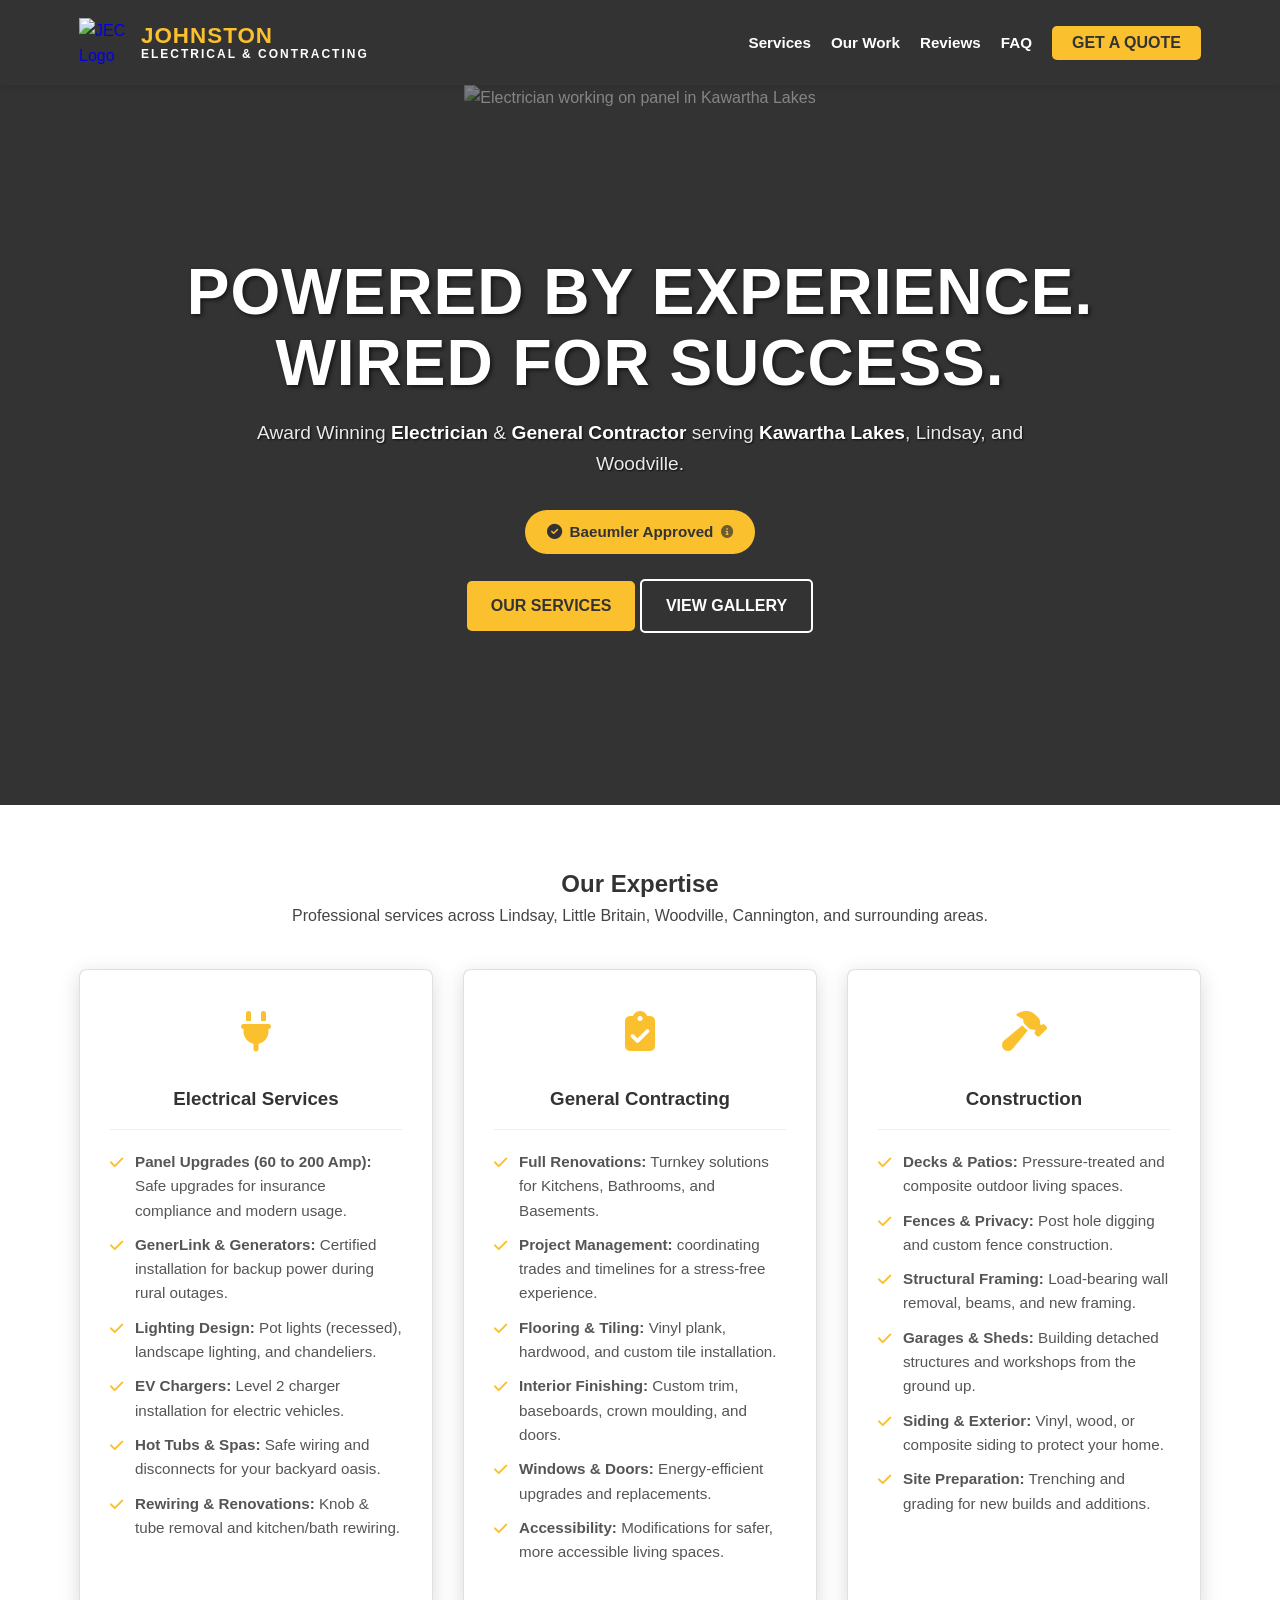
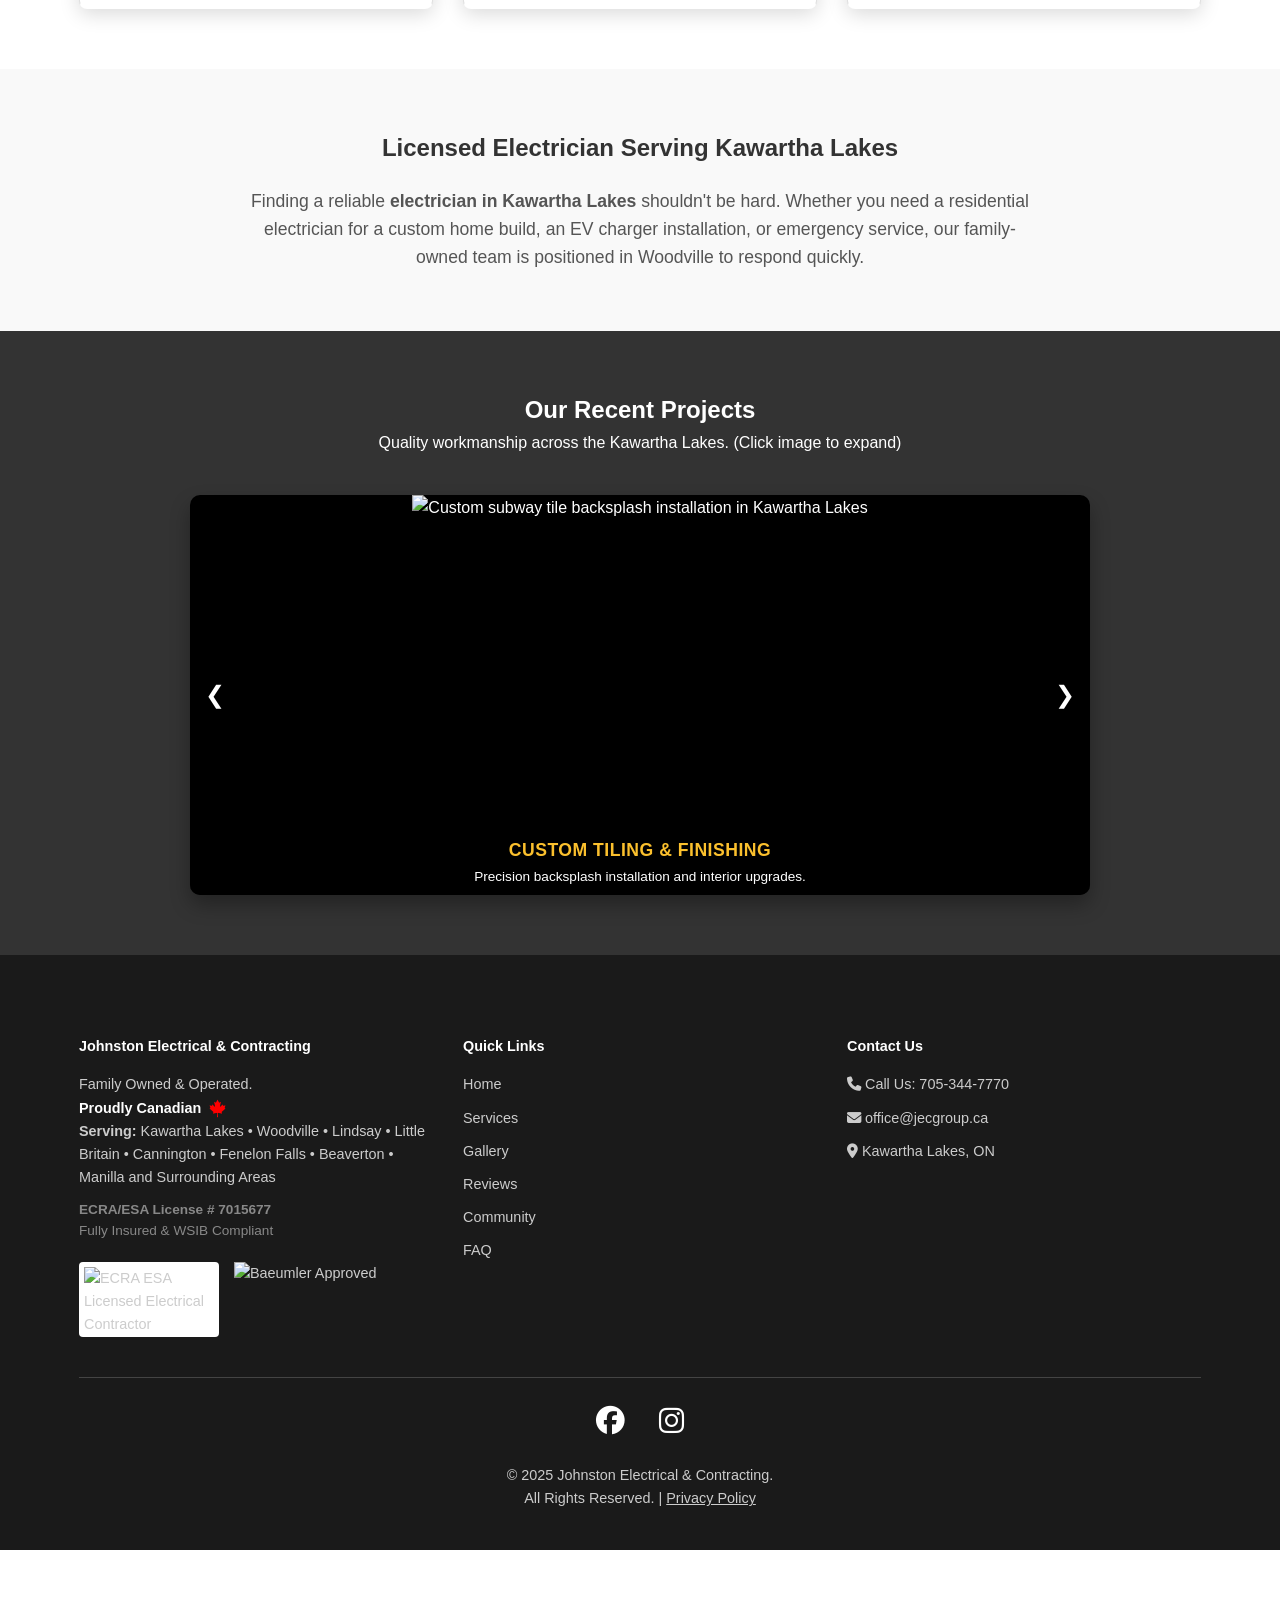
==== index.html @ 1e83e2b3 "Add files via upload" ====
<!DOCTYPE html>
<html lang="en">
<head>
    <meta charset="UTF-8">
    <meta name="viewport" content="width=device-width, initial-scale=1.0, viewport-fit=cover">

    <meta http-equiv="Content-Security-Policy" content="default-src 'self'; script-src 'self' 'unsafe-inline' cdnjs.cloudflare.com https://challenges.cloudflare.com https://static.cloudflareinsights.com; style-src 'self' 'unsafe-inline' fonts.googleapis.com cdnjs.cloudflare.com; font-src 'self' fonts.gstatic.com cdnjs.cloudflare.com; img-src 'self' data: https:; connect-src 'self' https://cloudflareinsights.com; frame-src 'self' https://challenges.cloudflare.com https://*.google.com https://*.googleusercontent.com; base-uri 'self';">
    <meta http-equiv="X-Content-Type-Options" content="nosniff">
    <meta name="referrer" content="strict-origin-when-cross-origin">
    
    <meta property="og:title" content="Johnston Electrical & Contracting | Kawartha Lakes">
    <meta property="og:description" content="Voted Kawartha's Best Electrician & General Contractor. Baeumler Approved. Serving Lindsay, Woodville, and surrounding areas. Get a free quote today.">
    <meta property="og:image" content="https://johnstonelectricalcontracting.com/pai/team.webp">
    <meta property="og:image:width" content="1200">
    <meta property="og:image:height" content="630">
    <meta property="og:url" content="https://johnstonelectricalcontracting.com/">
    <meta property="og:type" content="website">
    <meta property="og:locale" content="en_CA">
    <meta property="og:site_name" content="Johnston Electrical & Contracting">

    <meta name="twitter:card" content="summary_large_image">
    <meta name="twitter:title" content="Johnston Electrical & Contracting | Kawartha Lakes">
    <meta name="twitter:description" content="Award-winning electrician serving Kawartha Lakes. Baeumler Approved. Call 705-344-7770.">
    <meta name="twitter:image" content="https://johnstonelectricalcontracting.com/pai/team.webp">

    <meta name="theme-color" content="#333">
    <meta name="mobile-web-app-capable" content="yes">
    <meta name="apple-mobile-web-app-capable" content="yes">
    <meta name="apple-mobile-web-app-status-bar-style" content="black-translucent">
    <meta name="apple-mobile-web-app-title" content="Johnston Electrical">
    
    <title>Award Winning Electrician & General Contractor in Kawartha Lakes | Johnston Electrical</title>
    <link rel="canonical" href="https://johnstonelectricalcontracting.com/">
    
    <meta name="description" content="Top-rated Electrician & General Contractor in Kawartha Lakes. Specializing in panel upgrades, renovations & rural power. Baeumler Approved. Call 705-344-7770.">
    
    <meta name="robots" content="index, follow, max-image-preview:large, max-snippet:-1, max-video-preview:-1">
    <meta name="author" content="Johnston Electrical & Contracting">
    <meta name="geo.region" content="CA-ON">
    <meta name="geo.placename" content="Kawartha Lakes">
    
    <link rel="apple-touch-icon" sizes="180x180" href="pai/favicon/apple-touch-icon.png">
    <link rel="icon" type="image/png" sizes="32x32" href="pai/favicon/favicon-32x32.png">
    <link rel="icon" type="image/png" sizes="16x16" href="pai/favicon/favicon-16x16.png">
    <link rel="manifest" href="pai/favicon/site.webmanifest">
    <link rel="shortcut icon" href="pai/favicon/favicon.ico">

    <link rel="preconnect" href="https://fonts.googleapis.com">
    <link rel="preconnect" href="https://fonts.gstatic.com" crossorigin>
    <link rel="dns-prefetch" href="https://cdnjs.cloudflare.com">
    
    <link rel="preload" href="./style.css" as="style">
    <link rel="preload" href="https://fonts.googleapis.com/css2?family=Montserrat:wght@400;700&family=Open+Sans:wght@400;600&display=swap" as="style">

    <link rel="stylesheet" href="https://cdnjs.cloudflare.com/ajax/libs/font-awesome/6.5.1/css/all.min.css" media="print" onload="this.media='all'">
    <link href="https://fonts.googleapis.com/css2?family=Montserrat:wght@400;700&family=Open+Sans:wght@400;600&display=swap" rel="stylesheet" media="print" onload="this.media='all'">

    <noscript>
        <link rel="stylesheet" href="https://cdnjs.cloudflare.com/ajax/libs/font-awesome/6.5.1/css/all.min.css">
        <link href="https://fonts.googleapis.com/css2?family=Montserrat:wght@400;700&family=Open+Sans:wght@400;600&display=swap" rel="stylesheet">
    </noscript>

    <link rel="stylesheet" href="./style.css">

    <script type="application/ld+json">
    {
      "@context": "https://schema.org",
      "@graph": [
        {
          "@type": ["Electrician", "GeneralContractor"],
          "name": "Johnston Electrical & Contracting",
          "@id": "https://johnstonelectricalcontracting.com/#organization",
          "image": "https://johnstonelectricalcontracting.com/pai/logos/logo.webp",
          "telephone": "+1-705-344-7770",
          "url": "https://johnstonelectricalcontracting.com",
          "priceRange": "$$",
          "address": {
            "@type": "PostalAddress",
            "addressLocality": "Woodville",
            "addressRegion": "ON",
            "addressCountry": "CA"
          },
          "areaServed": [
            { "@type": "City", "name": "Kawartha Lakes" },
            { "@type": "City", "name": "Lindsay" },
            { "@type": "City", "name": "Woodville" },
            { "@type": "City", "name": "Little Britain" },
            { "@type": "City", "name": "Cannington" },
            { "@type": "City", "name": "Fenelon Falls" }
          ]
        }
      ]
    }
    </script>
</head>

<body>
    <header></header>

    <section id="home" class="hero">
        <div class="hero-background">
            <picture>
                <source media="(max-width: 768px)" srcset="./pai/hero-mobile.webp">
                <img src="./pai/hero-desktop.webp" alt="Electrician working on panel in Kawartha Lakes" class="hero-img" width="1920" height="1080" fetchpriority="high">
            </picture>
        </div>

        <div class="hero-content">
            <div class="hero-tagline-large">Powered by Experience.<br>Wired for Success.</div>
            <h1>Award Winning <strong>Electrician</strong> & <strong>General Contractor</strong> serving <strong>Kawartha Lakes</strong>, Lindsay, and Woodville.</h1>
            
            <div class="baeumler-badge-container" onclick="toggleTooltip(event)" tabindex="0" onkeydown="if(event.key === 'Enter') toggleTooltip(event)" role="button" aria-label="Why choose Baeumler Approved?">
                <span class="baeumler-badge">
                    <i class="fas fa-check-circle"></i> Baeumler Approved <i class="fas fa-info-circle badge-info-icon"></i>
                </span>
                <div class="tooltip-text" id="baeumlerTooltip" role="tooltip">
                    <button class="tooltip-close" onclick="closeTooltip(event)" aria-label="Close tooltip">×</button>
                    <strong>What does Baeumler Approved mean?</strong><br>
                    It means we have been vetted for quality! We have verified insurance coverage, Worker's Compensation (WSIB), and professional certifications. You can trust us to do the job right.
                </div>
            </div>

            <div class="hero-buttons">
                <a href="#services" class="btn btn-primary">Our Services</a>
                <a href="#projects" class="btn btn-secondary">View Gallery</a>
            </div>
        </div>
    </section>

    <section id="services" class="section-padding">
        <div class="container">
            <div class="text-center section-intro">
                <h2>Our Expertise</h2>
                <p>Professional services across Lindsay, Little Britain, Woodville, Cannington, and surrounding areas.</p>
            </div>
            <div class="services-grid">
                <div class="service-card" id="electrical">
                    <div class="service-icon"><i class="fas fa-plug"></i></div>
                    <h3>Electrical Services</h3>
                    <ul>
                        <li><strong>Panel Upgrades (60 to 200 Amp):</strong> Safe upgrades for insurance compliance and modern usage.</li>
                        <li><strong>GenerLink & Generators:</strong> Certified installation for backup power during rural outages.</li>
                        <li><strong>Lighting Design:</strong> Pot lights (recessed), landscape lighting, and chandeliers.</li>
                        <li><strong>EV Chargers:</strong> Level 2 charger installation for electric vehicles.</li>
                        <li><strong>Hot Tubs & Spas:</strong> Safe wiring and disconnects for your backyard oasis.</li>
                        <li><strong>Rewiring & Renovations:</strong> Knob & tube removal and kitchen/bath rewiring.</li>
                    </ul>
                </div>
                <div class="service-card" id="contracting">
                    <div class="service-icon"><i class="fas fa-clipboard-check"></i></div>
                    <h3>General Contracting</h3>
                    <ul>
                        <li><strong>Full Renovations:</strong> Turnkey solutions for Kitchens, Bathrooms, and Basements.</li>
                        <li><strong>Project Management:</strong> coordinating trades and timelines for a stress-free experience.</li>
                        <li><strong>Flooring & Tiling:</strong> Vinyl plank, hardwood, and custom tile installation.</li>
                        <li><strong>Interior Finishing:</strong> Custom trim, baseboards, crown moulding, and doors.</li>
                        <li><strong>Windows & Doors:</strong> Energy-efficient upgrades and replacements.</li>
                        <li><strong>Accessibility:</strong> Modifications for safer, more accessible living spaces.</li>
                    </ul>
                </div>
                <div class="service-card" id="construction">
                    <div class="service-icon"><i class="fas fa-hammer"></i></div>
                    <h3>Construction</h3>
                    <ul>
                        <li><strong>Decks & Patios:</strong> Pressure-treated and composite outdoor living spaces.</li>
                        <li><strong>Fences & Privacy:</strong> Post hole digging and custom fence construction.</li>
                        <li><strong>Structural Framing:</strong> Load-bearing wall removal, beams, and new framing.</li>
                        <li><strong>Garages & Sheds:</strong> Building detached structures and workshops from the ground up.</li>
                        <li><strong>Siding & Exterior:</strong> Vinyl, wood, or composite siding to protect your home.</li>
                        <li><strong>Site Preparation:</strong> Trenching and grading for new builds and additions.</li>
                     </ul>
                </div>
            </div>
        </div>
    </section>

    <section class="section-padding bg-light">
        <div class="container text-center">
            <div style="max-width: 800px; margin: 0 auto;">
                <h2>Licensed Electrician Serving Kawartha Lakes</h2>
                <p style="margin-top: 20px; font-size: 1.1rem; color: #555;">
                    Finding a reliable <strong>electrician in Kawartha Lakes</strong> shouldn't be hard. 
                    Whether you need a residential electrician for a custom home build, an 
                    EV charger installation, or emergency service, our family-owned team is 
                    positioned in Woodville to respond quickly. 
                </p>
            </div>
        </div>
    </section>

    <section id="projects" class="section-padding carousel-section">
        <div class="container text-center">
            <h2>Our Recent Projects</h2>
            <p>Quality workmanship across the Kawartha Lakes. (Click image to expand)</p>

            <div class="carousel-wrapper" role="region" aria-label="Project gallery carousel">
                <button class="carousel-btn prev-btn" aria-label="Previous project">&#10094;</button>
                <div class="carousel-track" role="list">
                    <div class="carousel-slide" role="listitem" aria-label="Project 1 of 9">
                        <img src="./pai/projects/custom-tile-backsplash-kawartha.webp" alt="Custom subway tile backsplash installation in Kawartha Lakes" width="800" height="600" onclick="openLightbox(this.src)">
                        <div class="carousel-caption">
                            <h3>Custom Tiling & Finishing</h3>
                            <p>Precision backsplash installation and interior upgrades.</p>
                        </div>
                    </div>
                </div>
                <button class="carousel-btn next-btn" aria-label="Next project">&#10095;</button>
            </div>
        </div>
    </section>

    <footer id="contact"></footer>

    <div class="mobile-sticky-cta" style="padding-bottom: env(safe-area-inset-bottom, 0);">
        <a href="tel:7053447770" class="cta-call">
            <i class="fas fa-phone-alt"></i> Call Now
        </a>
        <a href="#" onclick="openModal(); return false;" class="cta-quote">
            <i class="fas fa-envelope"></i> Get Quote
        </a>
    </div>

    <div id="contactModal" class="modal-overlay">
        <div class="modal-content">
            <button class="close-modal" aria-label="Close modal">&times;</button>
            <h2 class="modal-title">Request a Free Quote</h2>
            <p class="modal-subtitle">Fill out the form below and we will get back to you shortly.</p>
            
            <form id="contactForm" novalidate>
                <div class="form-row">
                    <div class="form-group">
                        <label for="name">Name*</label>
                        <input type="text" id="name" name="name" required minlength="2" maxlength="100" placeholder="Your Name" autocomplete="name">
                        <span class="error-message" id="name-error"></span>
                        <span class="success-indicator"><i class="fas fa-check-circle"></i></span>
                    </div>
                    <div class="form-group">
                        <label for="phone">Phone*</label>
                        <input type="tel" id="phone" name="phone" required pattern="^(\+?1[-.\s]?)?\(?[2-9]\d{2}\)?[-.\s]?\d{3}[-.\s]?\d{4}$" placeholder="705-XXX-XXXX" autocomplete="tel">
                        <span class="error-message" id="phone-error"></span>
                        <span class="success-indicator"><i class="fas fa-check-circle"></i></span>
                    </div>
                </div>

                <div class="form-group">
                    <label for="email">Email Address*</label>
                    <input type="email" id="email" name="email" placeholder="name@example.com" required maxlength="100" autocomplete="email">
                    <span class="error-message" id="email-error"></span>
                    <span class="success-indicator"><i class="fas fa-check-circle"></i></span>
                </div>

                <div class="form-row">
                    <div class="form-group">
                        <label for="location">City*</label>
                        <input type="text" id="location" name="location" placeholder="e.g. Woodville" required maxlength="50" autocomplete="address-level2">
                        <span class="error-message" id="location-error"></span>
                        <span class="success-indicator"><i class="fas fa-check-circle"></i></span>
                    </div>
                    <div class="form-group">
                        <label for="service">Service*</label>
                        <select id="service" name="service" required>
                            <option value="">Select a service</option>
                            <option value="Electrical">Electrical</option>
                            <option value="Contracting">General Contracting</option>
                            <option value="Construction">Construction</option>
                            <option value="Other">Other</option>
                        </select>
                        <span class="error-message" id="service-error"></span>
                        <span class="success-indicator"><i class="fas fa-check-circle"></i></span>
                    </div>
                </div>

                <div class="form-group">
                    <label for="attachment" class="file-label">
                        Upload Photo <span class="optional-text">(Optional)</span>
                    </label>
                    <input type="file" id="attachment" name="attachment" accept="image/png, image/jpeg, image/webp, image/jpg">
                    <small id="file-help" class="form-help-text">Max 5MB. Formats: JPG, PNG, WebP</small>
                    <span class="error-message" id="file-error"></span>
                </div>

                <div class="form-group">
                    <label for="message">Message*</label>
                    <textarea id="message" name="message" required minlength="10" maxlength="1000" rows="3" placeholder="Describe your project..."></textarea>
                    <div class="textarea-footer">
                        <span class="error-message" id="message-error"></span>
                        <span class="character-counter" id="message-counter">0/1000</span>
                    </div>
                </div>

                <!-- Turnstile Widget -->
                <div class="cf-turnstile" data-sitekey="0x4AAAAAAD3P3lCkucCia6ef" data-appearance="interaction-only"></div>
                <div id="form-status" style="margin-bottom: 15px; text-align: center; font-weight: bold; font-size: 0.9rem;"></div>

                <button type="submit" class="btn btn-primary btn-full" id="submitBtn">
                    <span class="btn-text">Send Request</span>
                    <span class="btn-loader" style="display: none;">
                        <i class="fas fa-spinner fa-spin"></i> Sending...
                    </span>
                </button>
            </form>
        </div>
    </div>

    <div id="lightboxModal" class="modal-overlay" onclick="closeLightbox(event)">
        <span class="close-modal" onclick="closeLightbox(event)">&times;</span>
        <img class="lightbox-content" id="lightboxImage" alt="Expanded project view">
    </div>

    <!-- Required Cloudflare Turnstile Script -->
    <script src="https://challenges.cloudflare.com/turnstile/v0/api.js" async defer></script>
    <script src="./components.js"></script>
</body>
</html>
---- style.css ----
/* style.css - Johnston Electrical & Contracting */
/* Production Build - Feb 2026 - Final V3 */

/* =========================================
   1. GLOBAL VARIABLES & RESET
   ========================================= */
@font-face {
  font-family: 'Font Awesome 6 Free';
  font-display: swap; 
  src: auto; 
}

:root {
    --primary-color: #FBC02D;   /* Brand Yellow */
    --secondary-color: #333333; /* Dark Grey */
    --text-color: #444;
    --light-bg: #f9f9f9;
    --white: #ffffff;
}

* { margin: 0; padding: 0; box-sizing: border-box; }

html {
    scroll-behavior: smooth;
    scroll-padding-top: 90px;
    background-color: #ffffff;
}

body {
    font-family: 'Open Sans', Arial, sans-serif;
    color: var(--text-color);
    line-height: 1.6;
    overflow-x: hidden;
    padding-bottom: 100px; /* Space for mobile sticky bar */
    background-color: #ffffff;
}

h1, h2, h3, h4 {
    font-family: 'Montserrat', Arial, sans-serif;
    font-weight: 700;
    color: var(--secondary-color);
}

a { text-decoration: none; transition: 0.3s; }
ul { list-style: none; }

:focus-visible {
    outline: 3px solid var(--primary-color);
    outline-offset: 2px;
}

/* =========================================
   2. UTILITIES & BUTTONS
   ========================================= */
.container {
    width: 90%;
    max-width: 1200px;
    margin: 0 auto;
    padding: 0 15px;
}

.text-center { text-align: center; }
.section-padding { padding: 60px 0; }
.section-intro { margin-bottom: 40px; }
.bg-white { background: var(--white); }
.bg-light { background: var(--light-bg); }
.text-white { color: var(--white); }

/* Honeypot Field */
.hidden-field {
    opacity: 0;
    position: absolute;
    top: 0;
    left: 0;
    height: 0;
    width: 0;
    z-index: -1;
}

/* Buttons */
.btn {
    display: inline-block;
    padding: 12px 24px;
    border-radius: 5px;
    font-weight: 600;
    text-transform: uppercase;
    cursor: pointer;
    border: none;
    font-family: inherit;
    font-size: 1rem;
}

.btn-primary {
    background-color: var(--primary-color);
    color: var(--secondary-color);
}
.btn-primary:hover { background-color: #e6a900; }

.btn-secondary {
    background-color: transparent;
    border: 2px solid var(--white);
    color: var(--white);
}
.btn-secondary:hover { background-color: var(--white); color: var(--secondary-color); }

.btn-full { width: 100%; }

/* =========================================
   3. HEADER & NAVIGATION
   ========================================= */
header {
    background: var(--secondary-color);
    color: var(--white);
    padding: 15px 0;
    position: sticky;
    top: 0;
    min-height: 85px;
    display: flex;
    align-items: center;
    z-index: 1000;
    box-shadow: 0 2px 5px rgba(0,0,0,0.1);
}

.nav-wrapper {
    display: flex;
    justify-content: space-between;
    align-items: center;
}

.logo {
    display: flex;
    align-items: center;
    text-decoration: none;
    gap: 12px;
}

.logo img {
    max-height: 55px; 
    width: auto;
    flex-shrink: 0;
}

.logo-text-group {
    display: flex;
    flex-direction: column; 
    justify-content: center;
    line-height: 1.1; 
}

.logo-name {
    font-family: 'Montserrat', sans-serif; 
    font-weight: 800; 
    font-size: 1.4rem;
    color: var(--primary-color);
    letter-spacing: 1px;
    text-transform: uppercase;
}

.logo-tagline {
    font-family: 'Open Sans', sans-serif;
    font-size: 0.75rem;
    font-weight: 600;
    color: var(--white);
    text-transform: uppercase;
    letter-spacing: 2px;
    white-space: nowrap;
}

.nav-links { display: flex; gap: 20px; align-items: center; }
.nav-links a { color: var(--white); font-weight: 600; font-size: 0.95rem; }
.nav-links a:hover { color: var(--primary-color); }
.nav-cta { padding: 8px 20px; color: #333; }

.mobile-menu-btn { 
    display: none; 
    background: none; 
    border: none;
    font-size: 1.5rem; 
    color: var(--white); 
    cursor: pointer; 
}

/* =========================================
   4. HERO SECTION (SEO FLIP + TOOLTIPS)
   ========================================= */
.hero {
    background-color: #333;
    position: relative;
    height: 80vh;
    display: flex;
    align-items: center;
    justify-content: center;
    text-align: center;
    color: var(--white);
    padding: 0 20px;
    overflow: hidden;
}

.hero-background {
    position: absolute;
    top: 0; left: 0; width: 100%; height: 100%; z-index: 0;
}

.hero-img {
    width: 100%; height: 100%; object-fit: cover; opacity: 0.4;
}

.hero-content {
    position: relative; z-index: 1; width: 100%;
}

.hero-tagline-large {
    font-family: 'Montserrat', sans-serif;
    font-weight: 800;
    font-size: clamp(2rem, 5vw, 4rem);
    line-height: 1.1;
    color: var(--white);
    margin-bottom: 20px;
    text-shadow: 2px 2px 4px rgba(0,0,0,0.6);
    text-transform: uppercase;
    letter-spacing: 1px;
}

.hero-content h1 {
    font-family: 'Open Sans', sans-serif;
    font-size: 1.2rem;
    font-weight: 400;
    color: #eaeaea;      
    max-width: 800px;
    margin: 0 auto 30px auto; 
    line-height: 1.6;
    text-shadow: 1px 1px 2px rgba(0,0,0,0.8);
}

.hero-content h1 strong {
    font-weight: 600;
    color: #fff;
}

.baeumler-badge-container {
    position: relative;
    display: inline-block;
    margin-bottom: 25px;
    cursor: pointer;
}

.baeumler-badge {
    background: var(--primary-color);
    color: var(--secondary-color);
    padding: 8px 20px;
    border-radius: 50px;
    font-weight: bold;
    font-size: 0.95rem;
    display: inline-flex;
    align-items: center;
    gap: 8px;
    transition: transform 0.2s;
    border: 2px solid transparent; 
}
.baeumler-badge:hover, .baeumler-badge:focus { transform: scale(1.05); }

.badge-info-icon { font-size:0.8em; opacity:0.7; }

.tooltip-text {
    display: none; 
    width: 280px;
    background-color: #222;
    color: #fff;
    text-align: left;
    border-radius: 6px;
    padding: 15px;
    position: absolute;
    z-index: 10;
    bottom: 135%; 
    left: 50%;
    transform: translateX(-50%); 
    font-size: 0.85rem;
    font-weight: normal;
    box-shadow: 0 5px 15px rgba(0,0,0,0.3);
    line-height: 1.4;
}
.tooltip-text::after {
    content: "";
    position: absolute;
    top: 100%;
    left: 50%;
    margin-left: -5px;
    border-width: 5px;
    border-style: solid;
    border-color: #222 transparent transparent transparent;
}

.tooltip-close {
    position: absolute;
    top: 5px;
    right: 10px;
    color: #fff;
    background: none;
    border: none;
    cursor: pointer;
    font-weight: bold;
    font-size: 1.2rem;
    padding: 5px;
}

.tooltip-visible {
    display: block;
    animation: fadeIn 0.2s ease-in-out;
}

/* =========================================
   5. SERVICES SECTION
   ========================================= */
.services-grid {
    display: grid;
    grid-template-columns: repeat(auto-fit, minmax(280px, 1fr)); 
    gap: 30px;
    margin-top: 40px;
}

.service-card {
    background: var(--white);
    padding: 30px;
    border-radius: 8px;
    box-shadow: 0 5px 20px rgba(0,0,0,0.15);
    border: 1px solid #e0e0e0;
    transition: transform 0.3s ease;
    text-align: left;
    border-bottom: 4px solid transparent;
}

.service-card:hover {
    transform: translateY(-5px);
    border-bottom: 4px solid var(--primary-color);
}

.service-icon {
    font-size: 2.5rem;
    color: var(--primary-color);
    margin-bottom: 20px;
    text-align: center;
}

.service-card h3 { 
    text-align: center; 
    margin-bottom: 20px; 
    border-bottom: 1px solid #eee; 
    padding-bottom: 15px; 
}

.service-card ul { list-style: none; padding: 0; }
.service-card ul li {
    position: relative;
    padding-left: 25px;
    margin-bottom: 10px;
    font-size: 0.95rem;
    color: #555;
}
.service-card ul li::before {
    content: "\f00c";
    font-family: "Font Awesome 6 Free";
    font-weight: 900;
    color: var(--primary-color);
    position: absolute;
    left: 0;
    top: 0;
}

/* =========================================
   6. PROJECTS CAROUSEL
   ========================================= */
.carousel-section { background-color: var(--secondary-color); color: var(--white); }
.carousel-section h2 { color: var(--white); }

.carousel-wrapper {
    position: relative;
    max-width: 900px;
    margin: 40px auto 0;
    overflow: hidden;
    border-radius: 10px;
    box-shadow: 0 10px 20px rgba(0,0,0,0.3);
    background: #000;
}

.carousel-track { display: flex; transition: transform 0.5s ease-in-out; }
.carousel-slide { min-width: 100%; height: 400px; position: relative; }

.carousel-slide img { 
    width: 100%; 
    height: 100%; 
    object-fit: cover; 
    cursor: pointer; 
    transition: opacity 0.3s;
}
.carousel-slide img:hover { opacity: 0.9; }

.carousel-caption {
    position: absolute; 
    bottom: 0; 
    left: 0; 
    width: 100%;
    background: rgba(0, 0, 0, 0.6);
    padding: 10px 15px;
    text-align: center;
    pointer-events: none;
}

.carousel-caption h3 {
    color: var(--primary-color);
    margin: 0 0 4px 0;
    font-size: 1.1rem;
    text-transform: uppercase;
    letter-spacing: 0.5px;
}

.carousel-caption p {
    color: #ffffff;
    margin: 0;
    font-size: 0.85rem;
    line-height: 1.3;
}

.carousel-btn {
    position: absolute; top: 50%; transform: translateY(-50%);
    background: rgba(0,0,0,0.5); color: white; border: none;
    padding: 15px; cursor: pointer; z-index: 10; font-size: 1.5rem;
}
.carousel-btn:hover { background: var(--primary-color); color: var(--secondary-color); }
.prev-btn { left: 0; }
.next-btn { right: 0; }

/* =========================================
   7. TRUST / ABOUT SECTION
   ========================================= */
.trust-section { background-color: var(--light-bg); }
.trust-grid { display: grid; grid-template-columns: 1fr 1fr; gap: 50px; align-items: center; }
.trust-img img { width: 100%; height: auto; border-radius: 8px; box-shadow: 0 5px 15px rgba(0,0,0,0.1); }

.trust-list li { margin-bottom: 10px; }
.trust-list i { color: var(--primary-color); margin-right: 5px; }

/* =========================================
   8. AWARDS SECTION
   ========================================= */
.awards-grid-badges {
    max-width: 800px;
    margin: 30px auto 0;
    display: flex;
    flex-direction: column;
    gap: 6px; 
}

.badge-card {
    background: #fff;
    border-radius: 6px;
    box-shadow: 0 2px 5px rgba(0,0,0,0.05);
    border: 1px solid #e0e0e0;
    border-left: 3px solid #ddd;
    overflow: hidden;
    display: flex;
    flex-direction: column;
}

.badge-card:not(.closed-year) { border-left: 3px solid var(--primary-color); }

.badge-header {
    background: #fff;
    color: #333;
    font-family: 'Montserrat', sans-serif;
    font-weight: 700;
    font-size: 1.1rem;
    padding: 10px 15px;
    cursor: pointer;
    display: flex;
    justify-content: space-between;
    align-items: center;
    transition: background 0.2s;
    user-select: none;
    border-bottom: 1px solid transparent; 
}
.badge-header:hover { background-color: #f9f9f9; }

.badge-card:not(.closed-year) .badge-header {
    border-bottom: 1px solid #eee;
    background-color: #fcfcfc;
}

.header-content { display: flex; align-items: center; gap: 10px; }
.header-trophy { font-size: 1rem; color: var(--primary-color); }
.toggle-icon { font-size: 0.9rem; color: #ccc; transition: transform 0.3s ease; }

.award-count {
    font-size: 0.75rem;
    font-weight: 600;
    color: #666;
    background: #f0f0f0;
    padding: 2px 8px;
    border-radius: 4px;
    margin-left: 5px;
}

.badge-container {
    padding: 15px;
    display: flex;
    flex-direction: column;
    gap: 5px;
    background: #fff; 
}

.award-list-item {
    background: #fff;
    border: 1px solid #eee;
    border-radius: 4px;
    padding: 8px 12px;
    display: flex;
    align-items: center;
    gap: 12px;
    transition: transform 0.2s ease;
}
.award-list-item:hover {
    border-color: var(--primary-color);
    background: #fffbf0;
}
.award-list-item i { font-size: 1.5rem; color: var(--primary-color); }

.award-details {
    display: flex;
    flex-direction: row; 
    align-items: center;
    gap: 10px;
    width: 100%;
}

.award-cat {
    font-size: 0.95rem;
    font-weight: 600;
    color: #333;
    flex: 1; 
}

.award-rank {
    font-size: 0.75rem;
    color: #999;
    font-weight: 600;
    text-transform: uppercase;
    background: #f5f5f5;
    padding: 2px 6px;
    border-radius: 4px;
}

.closed-year .toggle-icon { transform: rotate(-90deg); }
.closed-year .badge-container { display: none; }

.awards-split-layout {
    display: flex;
    flex-direction: column;
    gap: 30px;
}
.intro-big-icon { display: none; }

@media (min-width: 900px) {
    .awards-split-layout {
        display: grid;
        grid-template-columns: 1fr 2fr; 
        gap: 60px;
        align-items: start;
    }

    .awards-intro-side {
        position: sticky;
        top: 120px;
        text-align: left;
        padding-right: 20px;
    }
    .awards-intro-side h2 {
        font-size: 2.5rem;
        line-height: 1.2;
        margin-bottom: 20px;
    }
    .awards-intro-side p { font-size: 1.1rem; color: #555; }

    .intro-big-icon {
        display: block;
        font-size: 10rem;
        color: #f0f0f0;
        margin-top: 30px;
        opacity: 0.5;
    }
    
    .awards-grid-badges {
        margin: 0; 
        max-width: 100%;
    }
    
    .badge-container {
        display: grid;
        grid-template-columns: 1fr 1fr;
        gap: 15px;
    }
    .award-list-item { height: 100%; }
}

/* =========================================
   9. REVIEWS SECTION
   ========================================= */
.mobile-swipe-text {
    display: none; 
    margin-bottom: 30px;
    font-size: 0.9rem;
    color: #666;
}

.quote-icon { font-size:1.5rem; color:var(--primary-color); margin-bottom:10px; }
.review-author { margin-top:15px; color:#666; }

/* =========================================
   10. COMMUNITY SECTION
   ========================================= */
.community-row { display:flex; flex-wrap:wrap; align-items:center; gap:40px; }
.col-flex { flex: 1; min-width: 300px; }
.community-subtitle { color:var(--primary-color); font-weight:bold; text-transform:uppercase; margin-bottom:10px; }

.highlight-box {
    background: white; 
    padding: 20px; 
    border-left: 4px solid var(--primary-color); 
    margin-top: 20px; 
    box-shadow: 0 5px 15px rgba(0,0,0,0.05);
    transition: transform 0.3s ease;
}
.highlight-box:hover { transform: translateY(-5px); }

.highlight-title { font-size: 1.2rem; margin-bottom: 10px; }
.highlight-icon { color:var(--primary-color); margin-right:10px; }
.highlight-text { font-size: 0.95rem; }
.highlight-link { 
    color: var(--secondary-color); 
    font-weight: bold; 
    font-size: 0.9rem; 
    text-decoration: underline; 
    margin-top: 10px; 
    display: inline-block; 
}

.community-card {
    background: var(--secondary-color); 
    color: white; 
    width: 100%; 
    height: 300px; 
    display: flex; 
    align-items: center; 
    justify-content: center; 
    border-radius: 8px; 
    flex-direction: column;
}

.community-icon { font-size: 5rem; margin-bottom: 20px; color: var(--primary-color); }

/* =========================================
   11. FAQ SECTION
   ========================================= */
.faq-wrapper {
    display: flex;
    gap: 30px; 
    max-width: 1000px;
    margin: 0 auto;
    align-items: flex-start;
}

.faq-column {
    flex: 1; 
    display: flex;
    flex-direction: column;
    gap: 15px; 
}

.faq-item {
    background: white;
    border: 1px solid #e0e0e0;
    border-radius: 8px;
    box-shadow: 0 4px 6px rgba(0,0,0,0.05);
    overflow: hidden;
    transition: transform 0.2s ease, box-shadow 0.2s ease;
}
.faq-item:hover {
    transform: translateY(-2px);
    box-shadow: 0 8px 15px rgba(0,0,0,0.1);
    border-color: var(--primary-color);
}

.faq-item details { padding: 0; }

.faq-item summary {
    padding: 20px;
    font-weight: 700;
    font-family: 'Montserrat', sans-serif;
    color: var(--secondary-color);
    list-style: none;
    cursor: pointer;
    display: flex;
    justify-content: space-between;
    align-items: center;
    background: #fff;
}
.faq-item summary::after {
    content: '+';
    font-weight: 900;
    color: var(--primary-color);
    font-size: 1.5rem;
    line-height: 1;
    margin-left: 10px;
    transition: transform 0.3s ease;
}
.faq-item details[open] summary::after {
    content: '-';
    transform: rotate(0deg); 
    color: #333;
}

.faq-answer {
    padding: 0 20px 20px 20px;
    font-size: 0.95rem;
    line-height: 1.6;
    color: #555;
    background: #fff;
    border-top: 1px solid #f0f0f0;
    animation: fadeIn 0.3s ease-in-out;
}

.faq-cta { background-color: var(--secondary-color); border: none; }
.faq-cta:hover { border-color: transparent; }
.faq-cta-content { 
    padding: 20px; 
    text-align: center; 
    height: 100%; 
    display: flex; 
    flex-direction: column; 
    justify-content: center; 
    align-items: center; 
}
.faq-cta-title { color: white; font-size: 1.1rem; margin-bottom: 10px; }
.faq-cta-text { color: #ccc; font-size: 0.9rem; margin-bottom: 15px; }

/* =========================================
   12. FOOTER SECTION
   ========================================= */
footer { background: #1a1a1a; color: #ccc; padding: 40px 0; font-size: 0.9rem; }
footer h4 { color: var(--white); margin-bottom: 15px; }
footer ul li { margin-bottom: 10px; }
footer a { color: #ccc; }
footer a:hover { color: var(--primary-color); }

.footer-grid { grid-template-columns: repeat(auto-fit, minmax(250px, 1fr)); }

.canadian-flag {
    color: #FF0000;
    font-size: 1.1rem;
    margin-left: 4px;
    vertical-align: middle; 
    transition: transform 0.3s ease;
}
.canadian-flag:hover { transform: scale(1.2); }

.license-text { margin-top:10px; font-size: 0.85rem; color:#888; }
.footer-copyright { margin-top: 40px; border-top: 1px solid #444; padding-top: 20px; }

.footer-logos {
    margin-top: 20px;
    display: flex;
    gap: 15px;
    align-items: center;
}
.footer-logo-img { height: 75px; width: auto; }
.logo-white-bg { background: #fff; padding: 5px; border-radius: 4px; }

.social-links { margin-bottom: 20px; }
.social-links a {
    color: #ffffff; 
    font-size: 1.8rem;
    margin: 0 15px; 
    text-decoration: none;
    transition: all 0.3s ease;
    display: inline-block;
}
.social-links a:hover {
    color: #FBC02D; 
    transform: translateY(-3px);
}

.simple-footer .social-links a { color: #333333; }
.simple-footer .social-links a:hover { color: #FBC02D; }

/* =========================================
   13. MODALS & LIGHTBOX
   ========================================= */
.modal-overlay {
    position: fixed;
    top: 0; left: 0; width: 100%; height: 100%;
    background: rgba(0,0,0,0.8);
    z-index: 10000;
    display: none; 
    justify-content: center;
    align-items: center;
    padding: 20px;
}

.modal-content {
    background: var(--white);
    width: 100%;
    max-width: 500px;
    padding: 25px; /* Reduced padding */
    border-radius: 8px;
    position: relative;
    animation: slideDown 0.3s ease;
    
    /* Window inside window logic */
    max-height: 85vh; 
    overflow-y: auto; 
    scrollbar-width: thin; 
}

.modal-title { margin-bottom:5px; text-align:center; }
.modal-subtitle { margin-bottom:15px; text-align:center; font-size:0.9rem; }

@keyframes slideDown {
    from { transform: translateY(-50px); opacity: 0; }
    to { transform: translateY(0); opacity: 1; }
}

.close-modal {
    position: absolute;
    top: 15px; right: 20px;
    font-size: 1.5rem;
    cursor: pointer;
    color: #aaa;
    background: none;
    border: none;
    z-index: 10010;
}
.close-modal:hover { color: #fff; }

/* Lightbox specific */
#lightboxImage {
    margin: auto;
    display: block;
    width: auto;
    max-width: 90%;
    max-height: 90vh;
    border-radius: 5px;
    box-shadow: 0 0 20px rgba(0,0,0,0.5);
    animation: zoomIn 0.3s;
}

@keyframes zoomIn {
    from {transform:scale(0.8); opacity: 0;} 
    to {transform:scale(1); opacity: 1;}
}
@keyframes fadeIn {
    from { opacity: 0; transform: translateY(-5px); }
    to { opacity: 1; transform: translateY(0); }
}

/* =========================================
   14. THANK YOU & 404 PAGE STYLES
   ========================================= */
.body-flex {
    display: flex;
    flex-direction: column;
    min-height: 100vh;
}

.thank-you-section {
    flex: 1; 
    display: flex;
    align-items: center;
    justify-content: center;
    text-align: center;
    padding: 60px 20px;
}

.thank-you-wrapper {
    max-width: 600px;
}

.success-icon {
    font-size: 4rem;
    color: var(--primary-color);
    margin-bottom: 20px;
}

.thank-you-title {
    font-size: 2.5rem;
    margin-bottom: 15px;
}

.thank-you-text {
    font-size: 1.1rem;
    color: #555;
    margin-bottom: 30px;
}

.simple-footer {
    padding: 20px 0;
    text-align: center;
    background-color: transparent;
}

.simple-footer-text {
    font-size: 0.9rem;
    color: #666;
}

/* =========================================
   15. MOBILE STICKY CTA
   ========================================= */
.mobile-sticky-cta { 
    display: none;
}

/* =========================================
   16. MOBILE MEDIA QUERIES
   ========================================= */
@media (max-width: 768px) {
    .logo { font-size: 0.9rem; max-width: 80%; }
    .logo img { max-height: 45px; }
    .logo-name { font-size: 1.1rem; }
    .logo-tagline { font-size: 0.65rem; letter-spacing: 1px; }
    
    .nav-links {
        display: none; flex-direction: column; position: absolute;
        top: 100%; left: 0; width: 100%; background: var(--secondary-color);
        padding: 20px; text-align: center;
    }
    .nav-links.active { display: flex; }
    .mobile-menu-btn { display: block; }
    
    .trust-grid { grid-template-columns: 1fr; }
    .carousel-slide { height: 250px; }
    .tooltip-text { width: 260px; }

    .faq-wrapper { flex-direction: column; gap: 15px; }
    .faq-column { width: 100%; }

    .mobile-sticky-cta {
        display: flex;
        position: fixed; 
        bottom: 0; 
        left: 0; 
        width: 100%; 
        z-index: 9999;
        box-shadow: 0 -5px 15px rgba(0,0,0,0.1);
        background-color: #222; 
        padding-bottom: env(safe-area-inset-bottom, 0); 
    }
    
    .cta-call {
        background: #222; 
        color: white;
        flex: 1; 
        padding: 15px; 
        text-align: center; 
        font-weight: bold;
        font-size: 1rem; 
        display: flex; 
        justify-content: center; 
        align-items: center; 
        gap: 8px;
    }
    
    .cta-quote {
        background: var(--primary-color);
        color: #333;
        flex: 1; 
        padding: 15px; 
        text-align: center; 
        font-weight: bold;
        font-size: 1rem; 
        display: flex; 
        justify-content: center; 
        align-items: center; 
        gap: 8px;
    }

    .mobile-swipe-text { display: block; }
    .reviews-wrapper {
        display: flex !important;
        flex-wrap: nowrap;
        overflow-x: auto;
        scroll-snap-type: x mandatory;
        gap: 20px;
        padding-bottom: 20px;
        -webkit-overflow-scrolling: touch;
        scrollbar-width: none;
        -ms-overflow-style: none;
        width: 100%; 
    }
    .reviews-wrapper::-webkit-scrollbar { display: none; }
    .reviews-wrapper .service-card {
        width: 85%; 
        min-width: 85%; 
        max-width: 85%; 
        flex-shrink: 0; 
        scroll-snap-align: center;
        white-space: normal !important; 
        word-wrap: break-word; 
    }
    
    .award-details {
        flex-direction: column;
        align-items: flex-start;
        gap: 2px;
    }
    .award-rank {
        font-size: 0.7rem;
        padding: 0;
        background: none;
        color: #999;
    }
    
    #awards .container {
        width: 90% !important; 
        padding-left: 15px !important;
        padding-right: 15px !important;
        margin: 0 auto !important;
    }

    #awards .awards-grid-badges {
        width: auto !important; 
        margin-left: -10px !important;
        margin-right: -10px !important;
    }
    
    #awards .badge-card {
        width: 100% !important; 
        margin: 0 auto !important;
    }
    
    .hero {
        height: auto !important;
        min-height: 90vh !important;
        padding-top: 100px !important;
        padding-bottom: 60px !important;
    }

    .hero-tagline-large {
        font-size: 1.6rem !important; 
        line-height: 1.2 !important;
        margin-bottom: 10px !important;
        width: 100%;
    }

    .hero-content h1 {
        font-size: 1rem !important; 
        line-height: 1.5 !important;
        font-weight: 400 !important;
        width: 100% !important;
        max-width: 100% !important;
        padding: 0 15px;
        margin-bottom: 25px !important;
    }

    .carousel-btn {
        padding: 10px !important;
        font-size: 1.2rem !important;
    }
}
    
/* =========================================
   17. TEXT PAGE STYLES (Privacy Policy, etc.)
   ========================================= */

header.solid-header {
    background-color: #111;
    position: fixed;
    width: 100%;
    top: 0;
    z-index: 1000;
    box-shadow: 0 2px 10px rgba(0,0,0,0.3);
}

.policy-container {
    max-width: 800px;
    margin: 140px auto 60px;
    padding: 20px;
    background: #fff;
    color: #333;
    line-height: 1.6;
}

.policy-container h1 { color: #000; margin-bottom: 20px; text-align: center; }
.policy-container h2 {
    color: #004d40;
    margin-top: 30px;
    margin-bottom: 15px;
    font-size: 1.4rem;
    border-bottom: 2px solid #f4f4f4;
    padding-bottom: 10px;
}

.policy-container p { margin-bottom: 15px; }
.policy-container ul { margin-left: 20px; margin-bottom: 15px; }
.policy-container li { margin-bottom: 8px; }

/* =========================================
   18. LANDING PAGE SPECIFIC STYLES
   ========================================= */

.map-container {
    width: 100%;
    height: 400px;
    background-color: #eee;
    margin-top: 30px;
    border-radius: 8px;
    overflow: hidden;
}

.map-container iframe { width: 100%; height: 100%; border: 0; }

.location-list {
    font-weight: 700;
    color: var(--secondary-color);
    margin-bottom: 20px;
    font-size: 1.1rem;
}

.reviews-btn-container { margin-top: 30px; }

/* =========================================
   HONEYPOT FIELD STYLES
   ========================================= */

.hidden-field {
    opacity: 0;
    position: absolute;
    top: 0;
    left: 0;
    height: 0;
    width: 0;
    z-index: -1;
    pointer-events: none;
}

.honeypot-offscreen {
    position: absolute;
    left: -9999px;
    top: -9999px;
    width: 1px;
    height: 1px;
    overflow: hidden;
}

.honeypot-trap {
    position: absolute;
    width: 1px;
    height: 1px;
    padding: 0;
    margin: -1px;
    overflow: hidden;
    clip: rect(0, 0, 0, 0);
    white-space: nowrap;
    border: 0;
}

input.honeypot-hidden,
textarea.honeypot-hidden {
    opacity: 0 !important;
    position: absolute !important;
    height: 0 !important;
    width: 0 !important;
    padding: 0 !important;
    margin: 0 !important;
    border: none !important;
}

.honeypot-trap input,
.honeypot-trap textarea,
.honeypot-trap label {
    position: absolute;
    left: -9999px;
}

/* =========================================
   FORM VALIDATION & SPACING STYLES
   ========================================= */

.form-group {
    position: relative;
    margin-bottom: 3px; /* Compressed for compact fit */
}

.form-group label { 
    display: block; 
    margin-bottom: 3px; 
    font-weight: 600; 
    font-size: 0.85rem; 
}

.form-group input,
.form-group select,
.form-group textarea {
    width: 100%;
    padding: 8px 12px; /* Thinner inputs */
    padding-right: 40px; 
    border: 2px solid #ddd;
    border-radius: 5px;
    font-size: 0.95rem;
    font-family: inherit;
    transition: border-color 0.3s ease, box-shadow 0.3s ease;
}

.form-group textarea { 
    resize: vertical; 
    height: 75px; /* Shorter default text area */
    min-height: 75px; 
}

.form-row {
    display: flex;
    gap: 10px; /* Tighter side-by-side gap */
    margin-bottom: 0px;
}
.form-row .form-group { flex: 1; margin-bottom: 5px; }

.form-group input:focus,
.form-group select:focus,
.form-group textarea:focus {
    outline: none;
    border-color: var(--primary-color);
    box-shadow: 0 0 0 2px rgba(251, 192, 45, 0.1);
}

.form-group input.valid,
.form-group select.valid,
.form-group textarea.valid {
    border-color: #28a745;
    background-color: #f8fff9;
}

.form-group input.invalid,
.form-group select.invalid,
.form-group textarea.invalid {
    border-color: #dc3545;
    background-color: #fff5f5;
}

.success-indicator {
    position: absolute;
    right: 12px;
    top: 32px; /* Adjusted for smaller padding */
    color: #28a745;
    font-size: 1.1rem;
    opacity: 0;
    transform: scale(0);
    transition: all 0.3s ease;
    pointer-events: none;
}

.form-group input.valid ~ .success-indicator,
.form-group select.valid ~ .success-indicator,
.form-group textarea.valid ~ .success-indicator {
    opacity: 1;
    transform: scale(1);
}

.error-message {
    display: block;
    color: #dc3545;
    font-size: 0.85rem;
    margin-top: 3px;
    min-height: 18px;
    font-weight: 500;
    opacity: 0;
    transform: translateY(-5px);
    transition: all 0.3s ease;
}

.error-message.show {
    opacity: 1;
    transform: translateY(0);
}

.form-help-text {
    display: block;
    margin-top: 3px;
    color: #666;
    font-size: 0.80rem;
}

.textarea-footer {
    display: flex;
    justify-content: space-between;
    align-items: center;
    margin-top: 3px;
}

.character-counter { font-size: 0.85rem; color: #999; font-weight: 500; }
.character-counter.warning { color: #ff9800; }
.character-counter.danger { color: #dc3545; }

#submitBtn { position: relative; transition: all 0.3s ease; }
#submitBtn:disabled { background-color: #ccc; cursor: not-allowed; opacity: 0.7; }
#submitBtn .btn-loader { display: none; }
#submitBtn.loading .btn-text { opacity: 0; }
#submitBtn.loading .btn-loader {
    display: inline-block;
    position: absolute;
    left: 50%; top: 50%; transform: translate(-50%, -50%);
}

input[type="file"].invalid { border-color: #dc3545; }

.form-group label.file-label {
    display: flex;
    justify-content: space-between;
    align-items: center;
}
.form-group label .optional-text {
    font-weight: 400;
    font-size: 0.8rem;
    color: #666;
}

input[type="file"] {
    font-size: 0.9rem;
    padding: 8px;
    background: #f4f4f4;
    border-radius: 5px;
    width: 100%;
}

@keyframes shake {
    0%, 100% { transform: translateX(0); }
    25% { transform: translateX(-5px); }
    75% { transform: translateX(5px); }
}

.form-group.shake input,
.form-group.shake select,
.form-group.shake textarea {
    animation: shake 0.3s ease;
}

.form-group select {
    appearance: none;
    background-image: url("data:image/svg+xml,%3Csvg xmlns='http://www.w3.org/2000/svg' width='12' height='12' viewBox='0 0 12 12'%3E%3Cpath fill='%23333' d='M6 9L1 4h10z'/%3E%3C/svg%3E");
    background-repeat: no-repeat;
    background-position: right 12px center;
    padding-right: 35px;
}

.form-group select.valid {
    background-position: right 35px center;
}

@media (max-width: 768px) {
    .success-indicator { right: 10px; top: 32px; font-size: 1rem; }
    .form-group input, .form-group select, .form-group textarea { font-size: 16px; }
}

.form-group input:focus-visible,
.form-group select:focus-visible,
.form-group textarea:focus-visible {
    outline: 3px solid var(--primary-color);
    outline-offset: 2px;
}

.form-success-message {
    background-color: #d4edda;
    border: 1px solid #c3e6cb;
    color: #155724;
    padding: 15px;
    border-radius: 5px;
    margin-bottom: 20px;
    display: none;
}
.form-success-message.show { display: block; animation: slideDown 0.3s ease; }

/* =========================================
   MOBILE MODAL COMPACT FIX
   ========================================= */

@media (max-width: 768px) {

    #contactModal .modal-content {
        padding: 15px !important;
        width: 95% !important;
        max-height: 90vh !important;
        margin-top: 10px !important;
    }

    #contactModal .modal-title {
        font-size: 1.3rem !important;
        margin-bottom: 5px !important;
        margin-top: 0 !important;
    }
    
    #contactModal .modal-subtitle {
        font-size: 0.85rem !important;
        margin-bottom: 10px !important;
        line-height: 1.2 !important;
    }

    .form-group { margin-bottom: 3px !important; }
    .form-row { margin-bottom: 3px !important; }
    .form-row .form-group { margin-bottom: 0 !important; }

    .form-group input, 
    .form-group select {
        height: 38px !important;
        padding: 5px 5px !important;
        font-size: 16px !important;
    }

    .form-group label {
        margin-bottom: 2px !important;
        font-size: 0.85rem !important;
    }

    textarea {
        height: 60px !important;
        min-height: 60px !important;
        padding: 8px !important;
    }

    #file-help {
        margin-top: 2px !important;
        font-size: 0.75rem !important;
        line-height: 1.1 !important;
    }
    
    input[type="file"] {
        padding: 5px !important;
        height: auto !important;
        font-size: 0.8rem !important;
    }

    .btn-full {
        margin-top: 5px !important;
        padding: 12px !important;
    }
}
---- style.css ----
/* style.css - Johnston Electrical & Contracting */
/* Production Build - Feb 2026 - Final V3 */

/* =========================================
   1. GLOBAL VARIABLES & RESET
   ========================================= */
@font-face {
  font-family: 'Font Awesome 6 Free';
  font-display: swap; 
  src: auto; 
}

:root {
    --primary-color: #FBC02D;   /* Brand Yellow */
    --secondary-color: #333333; /* Dark Grey */
    --text-color: #444;
    --light-bg: #f9f9f9;
    --white: #ffffff;
}

* { margin: 0; padding: 0; box-sizing: border-box; }

html {
    scroll-behavior: smooth;
    scroll-padding-top: 90px;
    background-color: #ffffff;
}

body {
    font-family: 'Open Sans', Arial, sans-serif;
    color: var(--text-color);
    line-height: 1.6;
    overflow-x: hidden;
    padding-bottom: 100px; /* Space for mobile sticky bar */
    background-color: #ffffff;
}

h1, h2, h3, h4 {
    font-family: 'Montserrat', Arial, sans-serif;
    font-weight: 700;
    color: var(--secondary-color);
}

a { text-decoration: none; transition: 0.3s; }
ul { list-style: none; }

:focus-visible {
    outline: 3px solid var(--primary-color);
    outline-offset: 2px;
}

/* =========================================
   2. UTILITIES & BUTTONS
   ========================================= */
.container {
    width: 90%;
    max-width: 1200px;
    margin: 0 auto;
    padding: 0 15px;
}

.text-center { text-align: center; }
.section-padding { padding: 60px 0; }
.section-intro { margin-bottom: 40px; }
.bg-white { background: var(--white); }
.bg-light { background: var(--light-bg); }
.text-white { color: var(--white); }

/* Honeypot Field */
.hidden-field {
    opacity: 0;
    position: absolute;
    top: 0;
    left: 0;
    height: 0;
    width: 0;
    z-index: -1;
}

/* Buttons */
.btn {
    display: inline-block;
    padding: 12px 24px;
    border-radius: 5px;
    font-weight: 600;
    text-transform: uppercase;
    cursor: pointer;
    border: none;
    font-family: inherit;
    font-size: 1rem;
}

.btn-primary {
    background-color: var(--primary-color);
    color: var(--secondary-color);
}
.btn-primary:hover { background-color: #e6a900; }

.btn-secondary {
    background-color: transparent;
    border: 2px solid var(--white);
    color: var(--white);
}
.btn-secondary:hover { background-color: var(--white); color: var(--secondary-color); }

.btn-full { width: 100%; }

/* =========================================
   3. HEADER & NAVIGATION
   ========================================= */
header {
    background: var(--secondary-color);
    color: var(--white);
    padding: 15px 0;
    position: sticky;
    top: 0;
    min-height: 85px;
    display: flex;
    align-items: center;
    z-index: 1000;
    box-shadow: 0 2px 5px rgba(0,0,0,0.1);
}

.nav-wrapper {
    display: flex;
    justify-content: space-between;
    align-items: center;
}

.logo {
    display: flex;
    align-items: center;
    text-decoration: none;
    gap: 12px;
}

.logo img {
    max-height: 55px; 
    width: auto;
    flex-shrink: 0;
}

.logo-text-group {
    display: flex;
    flex-direction: column; 
    justify-content: center;
    line-height: 1.1; 
}

.logo-name {
    font-family: 'Montserrat', sans-serif; 
    font-weight: 800; 
    font-size: 1.4rem;
    color: var(--primary-color);
    letter-spacing: 1px;
    text-transform: uppercase;
}

.logo-tagline {
    font-family: 'Open Sans', sans-serif;
    font-size: 0.75rem;
    font-weight: 600;
    color: var(--white);
    text-transform: uppercase;
    letter-spacing: 2px;
    white-space: nowrap;
}

.nav-links { display: flex; gap: 20px; align-items: center; }
.nav-links a { color: var(--white); font-weight: 600; font-size: 0.95rem; }
.nav-links a:hover { color: var(--primary-color); }
.nav-cta { padding: 8px 20px; color: #333; }

.mobile-menu-btn { 
    display: none; 
    background: none; 
    border: none;
    font-size: 1.5rem; 
    color: var(--white); 
    cursor: pointer; 
}

/* =========================================
   4. HERO SECTION (SEO FLIP + TOOLTIPS)
   ========================================= */
.hero {
    background-color: #333;
    position: relative;
    height: 80vh;
    display: flex;
    align-items: center;
    justify-content: center;
    text-align: center;
    color: var(--white);
    padding: 0 20px;
    overflow: hidden;
}

.hero-background {
    position: absolute;
    top: 0; left: 0; width: 100%; height: 100%; z-index: 0;
}

.hero-img {
    width: 100%; height: 100%; object-fit: cover; opacity: 0.4;
}

.hero-content {
    position: relative; z-index: 1; width: 100%;
}

.hero-tagline-large {
    font-family: 'Montserrat', sans-serif;
    font-weight: 800;
    font-size: clamp(2rem, 5vw, 4rem);
    line-height: 1.1;
    color: var(--white);
    margin-bottom: 20px;
    text-shadow: 2px 2px 4px rgba(0,0,0,0.6);
    text-transform: uppercase;
    letter-spacing: 1px;
}

.hero-content h1 {
    font-family: 'Open Sans', sans-serif;
    font-size: 1.2rem;
    font-weight: 400;
    color: #eaeaea;      
    max-width: 800px;
    margin: 0 auto 30px auto; 
    line-height: 1.6;
    text-shadow: 1px 1px 2px rgba(0,0,0,0.8);
}

.hero-content h1 strong {
    font-weight: 600;
    color: #fff;
}

.baeumler-badge-container {
    position: relative;
    display: inline-block;
    margin-bottom: 25px;
    cursor: pointer;
}

.baeumler-badge {
    background: var(--primary-color);
    color: var(--secondary-color);
    padding: 8px 20px;
    border-radius: 50px;
    font-weight: bold;
    font-size: 0.95rem;
    display: inline-flex;
    align-items: center;
    gap: 8px;
    transition: transform 0.2s;
    border: 2px solid transparent; 
}
.baeumler-badge:hover, .baeumler-badge:focus { transform: scale(1.05); }

.badge-info-icon { font-size:0.8em; opacity:0.7; }

.tooltip-text {
    display: none; 
    width: 280px;
    background-color: #222;
    color: #fff;
    text-align: left;
    border-radius: 6px;
    padding: 15px;
    position: absolute;
    z-index: 10;
    bottom: 135%; 
    left: 50%;
    transform: translateX(-50%); 
    font-size: 0.85rem;
    font-weight: normal;
    box-shadow: 0 5px 15px rgba(0,0,0,0.3);
    line-height: 1.4;
}
.tooltip-text::after {
    content: "";
    position: absolute;
    top: 100%;
    left: 50%;
    margin-left: -5px;
    border-width: 5px;
    border-style: solid;
    border-color: #222 transparent transparent transparent;
}

.tooltip-close {
    position: absolute;
    top: 5px;
    right: 10px;
    color: #fff;
    background: none;
    border: none;
    cursor: pointer;
    font-weight: bold;
    font-size: 1.2rem;
    padding: 5px;
}

.tooltip-visible {
    display: block;
    animation: fadeIn 0.2s ease-in-out;
}

/* =========================================
   5. SERVICES SECTION
   ========================================= */
.services-grid {
    display: grid;
    grid-template-columns: repeat(auto-fit, minmax(280px, 1fr)); 
    gap: 30px;
    margin-top: 40px;
}

.service-card {
    background: var(--white);
    padding: 30px;
    border-radius: 8px;
    box-shadow: 0 5px 20px rgba(0,0,0,0.15);
    border: 1px solid #e0e0e0;
    transition: transform 0.3s ease;
    text-align: left;
    border-bottom: 4px solid transparent;
}

.service-card:hover {
    transform: translateY(-5px);
    border-bottom: 4px solid var(--primary-color);
}

.service-icon {
    font-size: 2.5rem;
    color: var(--primary-color);
    margin-bottom: 20px;
    text-align: center;
}

.service-card h3 { 
    text-align: center; 
    margin-bottom: 20px; 
    border-bottom: 1px solid #eee; 
    padding-bottom: 15px; 
}

.service-card ul { list-style: none; padding: 0; }
.service-card ul li {
    position: relative;
    padding-left: 25px;
    margin-bottom: 10px;
    font-size: 0.95rem;
    color: #555;
}
.service-card ul li::before {
    content: "\f00c";
    font-family: "Font Awesome 6 Free";
    font-weight: 900;
    color: var(--primary-color);
    position: absolute;
    left: 0;
    top: 0;
}

/* =========================================
   6. PROJECTS CAROUSEL
   ========================================= */
.carousel-section { background-color: var(--secondary-color); color: var(--white); }
.carousel-section h2 { color: var(--white); }

.carousel-wrapper {
    position: relative;
    max-width: 900px;
    margin: 40px auto 0;
    overflow: hidden;
    border-radius: 10px;
    box-shadow: 0 10px 20px rgba(0,0,0,0.3);
    background: #000;
}

.carousel-track { display: flex; transition: transform 0.5s ease-in-out; }
.carousel-slide { min-width: 100%; height: 400px; position: relative; }

.carousel-slide img { 
    width: 100%; 
    height: 100%; 
    object-fit: cover; 
    cursor: pointer; 
    transition: opacity 0.3s;
}
.carousel-slide img:hover { opacity: 0.9; }

.carousel-caption {
    position: absolute; 
    bottom: 0; 
    left: 0; 
    width: 100%;
    background: rgba(0, 0, 0, 0.6);
    padding: 10px 15px;
    text-align: center;
    pointer-events: none;
}

.carousel-caption h3 {
    color: var(--primary-color);
    margin: 0 0 4px 0;
    font-size: 1.1rem;
    text-transform: uppercase;
    letter-spacing: 0.5px;
}

.carousel-caption p {
    color: #ffffff;
    margin: 0;
    font-size: 0.85rem;
    line-height: 1.3;
}

.carousel-btn {
    position: absolute; top: 50%; transform: translateY(-50%);
    background: rgba(0,0,0,0.5); color: white; border: none;
    padding: 15px; cursor: pointer; z-index: 10; font-size: 1.5rem;
}
.carousel-btn:hover { background: var(--primary-color); color: var(--secondary-color); }
.prev-btn { left: 0; }
.next-btn { right: 0; }

/* =========================================
   7. TRUST / ABOUT SECTION
   ========================================= */
.trust-section { background-color: var(--light-bg); }
.trust-grid { display: grid; grid-template-columns: 1fr 1fr; gap: 50px; align-items: center; }
.trust-img img { width: 100%; height: auto; border-radius: 8px; box-shadow: 0 5px 15px rgba(0,0,0,0.1); }

.trust-list li { margin-bottom: 10px; }
.trust-list i { color: var(--primary-color); margin-right: 5px; }

/* =========================================
   8. AWARDS SECTION
   ========================================= */
.awards-grid-badges {
    max-width: 800px;
    margin: 30px auto 0;
    display: flex;
    flex-direction: column;
    gap: 6px; 
}

.badge-card {
    background: #fff;
    border-radius: 6px;
    box-shadow: 0 2px 5px rgba(0,0,0,0.05);
    border: 1px solid #e0e0e0;
    border-left: 3px solid #ddd;
    overflow: hidden;
    display: flex;
    flex-direction: column;
}

.badge-card:not(.closed-year) { border-left: 3px solid var(--primary-color); }

.badge-header {
    background: #fff;
    color: #333;
    font-family: 'Montserrat', sans-serif;
    font-weight: 700;
    font-size: 1.1rem;
    padding: 10px 15px;
    cursor: pointer;
    display: flex;
    justify-content: space-between;
    align-items: center;
    transition: background 0.2s;
    user-select: none;
    border-bottom: 1px solid transparent; 
}
.badge-header:hover { background-color: #f9f9f9; }

.badge-card:not(.closed-year) .badge-header {
    border-bottom: 1px solid #eee;
    background-color: #fcfcfc;
}

.header-content { display: flex; align-items: center; gap: 10px; }
.header-trophy { font-size: 1rem; color: var(--primary-color); }
.toggle-icon { font-size: 0.9rem; color: #ccc; transition: transform 0.3s ease; }

.award-count {
    font-size: 0.75rem;
    font-weight: 600;
    color: #666;
    background: #f0f0f0;
    padding: 2px 8px;
    border-radius: 4px;
    margin-left: 5px;
}

.badge-container {
    padding: 15px;
    display: flex;
    flex-direction: column;
    gap: 5px;
    background: #fff; 
}

.award-list-item {
    background: #fff;
    border: 1px solid #eee;
    border-radius: 4px;
    padding: 8px 12px;
    display: flex;
    align-items: center;
    gap: 12px;
    transition: transform 0.2s ease;
}
.award-list-item:hover {
    border-color: var(--primary-color);
    background: #fffbf0;
}
.award-list-item i { font-size: 1.5rem; color: var(--primary-color); }

.award-details {
    display: flex;
    flex-direction: row; 
    align-items: center;
    gap: 10px;
    width: 100%;
}

.award-cat {
    font-size: 0.95rem;
    font-weight: 600;
    color: #333;
    flex: 1; 
}

.award-rank {
    font-size: 0.75rem;
    color: #999;
    font-weight: 600;
    text-transform: uppercase;
    background: #f5f5f5;
    padding: 2px 6px;
    border-radius: 4px;
}

.closed-year .toggle-icon { transform: rotate(-90deg); }
.closed-year .badge-container { display: none; }

.awards-split-layout {
    display: flex;
    flex-direction: column;
    gap: 30px;
}
.intro-big-icon { display: none; }

@media (min-width: 900px) {
    .awards-split-layout {
        display: grid;
        grid-template-columns: 1fr 2fr; 
        gap: 60px;
        align-items: start;
    }

    .awards-intro-side {
        position: sticky;
        top: 120px;
        text-align: left;
        padding-right: 20px;
    }
    .awards-intro-side h2 {
        font-size: 2.5rem;
        line-height: 1.2;
        margin-bottom: 20px;
    }
    .awards-intro-side p { font-size: 1.1rem; color: #555; }

    .intro-big-icon {
        display: block;
        font-size: 10rem;
        color: #f0f0f0;
        margin-top: 30px;
        opacity: 0.5;
    }
    
    .awards-grid-badges {
        margin: 0; 
        max-width: 100%;
    }
    
    .badge-container {
        display: grid;
        grid-template-columns: 1fr 1fr;
        gap: 15px;
    }
    .award-list-item { height: 100%; }
}

/* =========================================
   9. REVIEWS SECTION
   ========================================= */
.mobile-swipe-text {
    display: none; 
    margin-bottom: 30px;
    font-size: 0.9rem;
    color: #666;
}

.quote-icon { font-size:1.5rem; color:var(--primary-color); margin-bottom:10px; }
.review-author { margin-top:15px; color:#666; }

/* =========================================
   10. COMMUNITY SECTION
   ========================================= */
.community-row { display:flex; flex-wrap:wrap; align-items:center; gap:40px; }
.col-flex { flex: 1; min-width: 300px; }
.community-subtitle { color:var(--primary-color); font-weight:bold; text-transform:uppercase; margin-bottom:10px; }

.highlight-box {
    background: white; 
    padding: 20px; 
    border-left: 4px solid var(--primary-color); 
    margin-top: 20px; 
    box-shadow: 0 5px 15px rgba(0,0,0,0.05);
    transition: transform 0.3s ease;
}
.highlight-box:hover { transform: translateY(-5px); }

.highlight-title { font-size: 1.2rem; margin-bottom: 10px; }
.highlight-icon { color:var(--primary-color); margin-right:10px; }
.highlight-text { font-size: 0.95rem; }
.highlight-link { 
    color: var(--secondary-color); 
    font-weight: bold; 
    font-size: 0.9rem; 
    text-decoration: underline; 
    margin-top: 10px; 
    display: inline-block; 
}

.community-card {
    background: var(--secondary-color); 
    color: white; 
    width: 100%; 
    height: 300px; 
    display: flex; 
    align-items: center; 
    justify-content: center; 
    border-radius: 8px; 
    flex-direction: column;
}

.community-icon { font-size: 5rem; margin-bottom: 20px; color: var(--primary-color); }

/* =========================================
   11. FAQ SECTION
   ========================================= */
.faq-wrapper {
    display: flex;
    gap: 30px; 
    max-width: 1000px;
    margin: 0 auto;
    align-items: flex-start;
}

.faq-column {
    flex: 1; 
    display: flex;
    flex-direction: column;
    gap: 15px; 
}

.faq-item {
    background: white;
    border: 1px solid #e0e0e0;
    border-radius: 8px;
    box-shadow: 0 4px 6px rgba(0,0,0,0.05);
    overflow: hidden;
    transition: transform 0.2s ease, box-shadow 0.2s ease;
}
.faq-item:hover {
    transform: translateY(-2px);
    box-shadow: 0 8px 15px rgba(0,0,0,0.1);
    border-color: var(--primary-color);
}

.faq-item details { padding: 0; }

.faq-item summary {
    padding: 20px;
    font-weight: 700;
    font-family: 'Montserrat', sans-serif;
    color: var(--secondary-color);
    list-style: none;
    cursor: pointer;
    display: flex;
    justify-content: space-between;
    align-items: center;
    background: #fff;
}
.faq-item summary::after {
    content: '+';
    font-weight: 900;
    color: var(--primary-color);
    font-size: 1.5rem;
    line-height: 1;
    margin-left: 10px;
    transition: transform 0.3s ease;
}
.faq-item details[open] summary::after {
    content: '-';
    transform: rotate(0deg); 
    color: #333;
}

.faq-answer {
    padding: 0 20px 20px 20px;
    font-size: 0.95rem;
    line-height: 1.6;
    color: #555;
    background: #fff;
    border-top: 1px solid #f0f0f0;
    animation: fadeIn 0.3s ease-in-out;
}

.faq-cta { background-color: var(--secondary-color); border: none; }
.faq-cta:hover { border-color: transparent; }
.faq-cta-content { 
    padding: 20px; 
    text-align: center; 
    height: 100%; 
    display: flex; 
    flex-direction: column; 
    justify-content: center; 
    align-items: center; 
}
.faq-cta-title { color: white; font-size: 1.1rem; margin-bottom: 10px; }
.faq-cta-text { color: #ccc; font-size: 0.9rem; margin-bottom: 15px; }

/* =========================================
   12. FOOTER SECTION
   ========================================= */
footer { background: #1a1a1a; color: #ccc; padding: 40px 0; font-size: 0.9rem; }
footer h4 { color: var(--white); margin-bottom: 15px; }
footer ul li { margin-bottom: 10px; }
footer a { color: #ccc; }
footer a:hover { color: var(--primary-color); }

.footer-grid { grid-template-columns: repeat(auto-fit, minmax(250px, 1fr)); }

.canadian-flag {
    color: #FF0000;
    font-size: 1.1rem;
    margin-left: 4px;
    vertical-align: middle; 
    transition: transform 0.3s ease;
}
.canadian-flag:hover { transform: scale(1.2); }

.license-text { margin-top:10px; font-size: 0.85rem; color:#888; }
.footer-copyright { margin-top: 40px; border-top: 1px solid #444; padding-top: 20px; }

.footer-logos {
    margin-top: 20px;
    display: flex;
    gap: 15px;
    align-items: center;
}
.footer-logo-img { height: 75px; width: auto; }
.logo-white-bg { background: #fff; padding: 5px; border-radius: 4px; }

.social-links { margin-bottom: 20px; }
.social-links a {
    color: #ffffff; 
    font-size: 1.8rem;
    margin: 0 15px; 
    text-decoration: none;
    transition: all 0.3s ease;
    display: inline-block;
}
.social-links a:hover {
    color: #FBC02D; 
    transform: translateY(-3px);
}

.simple-footer .social-links a { color: #333333; }
.simple-footer .social-links a:hover { color: #FBC02D; }

/* =========================================
   13. MODALS & LIGHTBOX
   ========================================= */
.modal-overlay {
    position: fixed;
    top: 0; left: 0; width: 100%; height: 100%;
    background: rgba(0,0,0,0.8);
    z-index: 10000;
    display: none; 
    justify-content: center;
    align-items: center;
    padding: 20px;
}

.modal-content {
    background: var(--white);
    width: 100%;
    max-width: 500px;
    padding: 25px; /* Reduced padding */
    border-radius: 8px;
    position: relative;
    animation: slideDown 0.3s ease;
    
    /* Window inside window logic */
    max-height: 85vh; 
    overflow-y: auto; 
    scrollbar-width: thin; 
}

.modal-title { margin-bottom:5px; text-align:center; }
.modal-subtitle { margin-bottom:15px; text-align:center; font-size:0.9rem; }

@keyframes slideDown {
    from { transform: translateY(-50px); opacity: 0; }
    to { transform: translateY(0); opacity: 1; }
}

.close-modal {
    position: absolute;
    top: 15px; right: 20px;
    font-size: 1.5rem;
    cursor: pointer;
    color: #aaa;
    background: none;
    border: none;
    z-index: 10010;
}
.close-modal:hover { color: #fff; }

/* Lightbox specific */
#lightboxImage {
    margin: auto;
    display: block;
    width: auto;
    max-width: 90%;
    max-height: 90vh;
    border-radius: 5px;
    box-shadow: 0 0 20px rgba(0,0,0,0.5);
    animation: zoomIn 0.3s;
}

@keyframes zoomIn {
    from {transform:scale(0.8); opacity: 0;} 
    to {transform:scale(1); opacity: 1;}
}
@keyframes fadeIn {
    from { opacity: 0; transform: translateY(-5px); }
    to { opacity: 1; transform: translateY(0); }
}

/* =========================================
   14. THANK YOU & 404 PAGE STYLES
   ========================================= */
.body-flex {
    display: flex;
    flex-direction: column;
    min-height: 100vh;
}

.thank-you-section {
    flex: 1; 
    display: flex;
    align-items: center;
    justify-content: center;
    text-align: center;
    padding: 60px 20px;
}

.thank-you-wrapper {
    max-width: 600px;
}

.success-icon {
    font-size: 4rem;
    color: var(--primary-color);
    margin-bottom: 20px;
}

.thank-you-title {
    font-size: 2.5rem;
    margin-bottom: 15px;
}

.thank-you-text {
    font-size: 1.1rem;
    color: #555;
    margin-bottom: 30px;
}

.simple-footer {
    padding: 20px 0;
    text-align: center;
    background-color: transparent;
}

.simple-footer-text {
    font-size: 0.9rem;
    color: #666;
}

/* =========================================
   15. MOBILE STICKY CTA
   ========================================= */
.mobile-sticky-cta { 
    display: none;
}

/* =========================================
   16. MOBILE MEDIA QUERIES
   ========================================= */
@media (max-width: 768px) {
    .logo { font-size: 0.9rem; max-width: 80%; }
    .logo img { max-height: 45px; }
    .logo-name { font-size: 1.1rem; }
    .logo-tagline { font-size: 0.65rem; letter-spacing: 1px; }
    
    .nav-links {
        display: none; flex-direction: column; position: absolute;
        top: 100%; left: 0; width: 100%; background: var(--secondary-color);
        padding: 20px; text-align: center;
    }
    .nav-links.active { display: flex; }
    .mobile-menu-btn { display: block; }
    
    .trust-grid { grid-template-columns: 1fr; }
    .carousel-slide { height: 250px; }
    .tooltip-text { width: 260px; }

    .faq-wrapper { flex-direction: column; gap: 15px; }
    .faq-column { width: 100%; }

    .mobile-sticky-cta {
        display: flex;
        position: fixed; 
        bottom: 0; 
        left: 0; 
        width: 100%; 
        z-index: 9999;
        box-shadow: 0 -5px 15px rgba(0,0,0,0.1);
        background-color: #222; 
        padding-bottom: env(safe-area-inset-bottom, 0); 
    }
    
    .cta-call {
        background: #222; 
        color: white;
        flex: 1; 
        padding: 15px; 
        text-align: center; 
        font-weight: bold;
        font-size: 1rem; 
        display: flex; 
        justify-content: center; 
        align-items: center; 
        gap: 8px;
    }
    
    .cta-quote {
        background: var(--primary-color);
        color: #333;
        flex: 1; 
        padding: 15px; 
        text-align: center; 
        font-weight: bold;
        font-size: 1rem; 
        display: flex; 
        justify-content: center; 
        align-items: center; 
        gap: 8px;
    }

    .mobile-swipe-text { display: block; }
    .reviews-wrapper {
        display: flex !important;
        flex-wrap: nowrap;
        overflow-x: auto;
        scroll-snap-type: x mandatory;
        gap: 20px;
        padding-bottom: 20px;
        -webkit-overflow-scrolling: touch;
        scrollbar-width: none;
        -ms-overflow-style: none;
        width: 100%; 
    }
    .reviews-wrapper::-webkit-scrollbar { display: none; }
    .reviews-wrapper .service-card {
        width: 85%; 
        min-width: 85%; 
        max-width: 85%; 
        flex-shrink: 0; 
        scroll-snap-align: center;
        white-space: normal !important; 
        word-wrap: break-word; 
    }
    
    .award-details {
        flex-direction: column;
        align-items: flex-start;
        gap: 2px;
    }
    .award-rank {
        font-size: 0.7rem;
        padding: 0;
        background: none;
        color: #999;
    }
    
    #awards .container {
        width: 90% !important; 
        padding-left: 15px !important;
        padding-right: 15px !important;
        margin: 0 auto !important;
    }

    #awards .awards-grid-badges {
        width: auto !important; 
        margin-left: -10px !important;
        margin-right: -10px !important;
    }
    
    #awards .badge-card {
        width: 100% !important; 
        margin: 0 auto !important;
    }
    
    .hero {
        height: auto !important;
        min-height: 90vh !important;
        padding-top: 100px !important;
        padding-bottom: 60px !important;
    }

    .hero-tagline-large {
        font-size: 1.6rem !important; 
        line-height: 1.2 !important;
        margin-bottom: 10px !important;
        width: 100%;
    }

    .hero-content h1 {
        font-size: 1rem !important; 
        line-height: 1.5 !important;
        font-weight: 400 !important;
        width: 100% !important;
        max-width: 100% !important;
        padding: 0 15px;
        margin-bottom: 25px !important;
    }

    .carousel-btn {
        padding: 10px !important;
        font-size: 1.2rem !important;
    }
}
    
/* =========================================
   17. TEXT PAGE STYLES (Privacy Policy, etc.)
   ========================================= */

header.solid-header {
    background-color: #111;
    position: fixed;
    width: 100%;
    top: 0;
    z-index: 1000;
    box-shadow: 0 2px 10px rgba(0,0,0,0.3);
}

.policy-container {
    max-width: 800px;
    margin: 140px auto 60px;
    padding: 20px;
    background: #fff;
    color: #333;
    line-height: 1.6;
}

.policy-container h1 { color: #000; margin-bottom: 20px; text-align: center; }
.policy-container h2 {
    color: #004d40;
    margin-top: 30px;
    margin-bottom: 15px;
    font-size: 1.4rem;
    border-bottom: 2px solid #f4f4f4;
    padding-bottom: 10px;
}

.policy-container p { margin-bottom: 15px; }
.policy-container ul { margin-left: 20px; margin-bottom: 15px; }
.policy-container li { margin-bottom: 8px; }

/* =========================================
   18. LANDING PAGE SPECIFIC STYLES
   ========================================= */

.map-container {
    width: 100%;
    height: 400px;
    background-color: #eee;
    margin-top: 30px;
    border-radius: 8px;
    overflow: hidden;
}

.map-container iframe { width: 100%; height: 100%; border: 0; }

.location-list {
    font-weight: 700;
    color: var(--secondary-color);
    margin-bottom: 20px;
    font-size: 1.1rem;
}

.reviews-btn-container { margin-top: 30px; }

/* =========================================
   HONEYPOT FIELD STYLES
   ========================================= */

.hidden-field {
    opacity: 0;
    position: absolute;
    top: 0;
    left: 0;
    height: 0;
    width: 0;
    z-index: -1;
    pointer-events: none;
}

.honeypot-offscreen {
    position: absolute;
    left: -9999px;
    top: -9999px;
    width: 1px;
    height: 1px;
    overflow: hidden;
}

.honeypot-trap {
    position: absolute;
    width: 1px;
    height: 1px;
    padding: 0;
    margin: -1px;
    overflow: hidden;
    clip: rect(0, 0, 0, 0);
    white-space: nowrap;
    border: 0;
}

input.honeypot-hidden,
textarea.honeypot-hidden {
    opacity: 0 !important;
    position: absolute !important;
    height: 0 !important;
    width: 0 !important;
    padding: 0 !important;
    margin: 0 !important;
    border: none !important;
}

.honeypot-trap input,
.honeypot-trap textarea,
.honeypot-trap label {
    position: absolute;
    left: -9999px;
}

/* =========================================
   FORM VALIDATION & SPACING STYLES
   ========================================= */

.form-group {
    position: relative;
    margin-bottom: 3px; /* Compressed for compact fit */
}

.form-group label { 
    display: block; 
    margin-bottom: 3px; 
    font-weight: 600; 
    font-size: 0.85rem; 
}

.form-group input,
.form-group select,
.form-group textarea {
    width: 100%;
    padding: 8px 12px; /* Thinner inputs */
    padding-right: 40px; 
    border: 2px solid #ddd;
    border-radius: 5px;
    font-size: 0.95rem;
    font-family: inherit;
    transition: border-color 0.3s ease, box-shadow 0.3s ease;
}

.form-group textarea { 
    resize: vertical; 
    height: 75px; /* Shorter default text area */
    min-height: 75px; 
}

.form-row {
    display: flex;
    gap: 10px; /* Tighter side-by-side gap */
    margin-bottom: 0px;
}
.form-row .form-group { flex: 1; margin-bottom: 5px; }

.form-group input:focus,
.form-group select:focus,
.form-group textarea:focus {
    outline: none;
    border-color: var(--primary-color);
    box-shadow: 0 0 0 2px rgba(251, 192, 45, 0.1);
}

.form-group input.valid,
.form-group select.valid,
.form-group textarea.valid {
    border-color: #28a745;
    background-color: #f8fff9;
}

.form-group input.invalid,
.form-group select.invalid,
.form-group textarea.invalid {
    border-color: #dc3545;
    background-color: #fff5f5;
}

.success-indicator {
    position: absolute;
    right: 12px;
    top: 32px; /* Adjusted for smaller padding */
    color: #28a745;
    font-size: 1.1rem;
    opacity: 0;
    transform: scale(0);
    transition: all 0.3s ease;
    pointer-events: none;
}

.form-group input.valid ~ .success-indicator,
.form-group select.valid ~ .success-indicator,
.form-group textarea.valid ~ .success-indicator {
    opacity: 1;
    transform: scale(1);
}

.error-message {
    display: block;
    color: #dc3545;
    font-size: 0.85rem;
    margin-top: 3px;
    min-height: 18px;
    font-weight: 500;
    opacity: 0;
    transform: translateY(-5px);
    transition: all 0.3s ease;
}

.error-message.show {
    opacity: 1;
    transform: translateY(0);
}

.form-help-text {
    display: block;
    margin-top: 3px;
    color: #666;
    font-size: 0.80rem;
}

.textarea-footer {
    display: flex;
    justify-content: space-between;
    align-items: center;
    margin-top: 3px;
}

.character-counter { font-size: 0.85rem; color: #999; font-weight: 500; }
.character-counter.warning { color: #ff9800; }
.character-counter.danger { color: #dc3545; }

#submitBtn { position: relative; transition: all 0.3s ease; }
#submitBtn:disabled { background-color: #ccc; cursor: not-allowed; opacity: 0.7; }
#submitBtn .btn-loader { display: none; }
#submitBtn.loading .btn-text { opacity: 0; }
#submitBtn.loading .btn-loader {
    display: inline-block;
    position: absolute;
    left: 50%; top: 50%; transform: translate(-50%, -50%);
}

input[type="file"].invalid { border-color: #dc3545; }

.form-group label.file-label {
    display: flex;
    justify-content: space-between;
    align-items: center;
}
.form-group label .optional-text {
    font-weight: 400;
    font-size: 0.8rem;
    color: #666;
}

input[type="file"] {
    font-size: 0.9rem;
    padding: 8px;
    background: #f4f4f4;
    border-radius: 5px;
    width: 100%;
}

@keyframes shake {
    0%, 100% { transform: translateX(0); }
    25% { transform: translateX(-5px); }
    75% { transform: translateX(5px); }
}

.form-group.shake input,
.form-group.shake select,
.form-group.shake textarea {
    animation: shake 0.3s ease;
}

.form-group select {
    appearance: none;
    background-image: url("data:image/svg+xml,%3Csvg xmlns='http://www.w3.org/2000/svg' width='12' height='12' viewBox='0 0 12 12'%3E%3Cpath fill='%23333' d='M6 9L1 4h10z'/%3E%3C/svg%3E");
    background-repeat: no-repeat;
    background-position: right 12px center;
    padding-right: 35px;
}

.form-group select.valid {
    background-position: right 35px center;
}

@media (max-width: 768px) {
    .success-indicator { right: 10px; top: 32px; font-size: 1rem; }
    .form-group input, .form-group select, .form-group textarea { font-size: 16px; }
}

.form-group input:focus-visible,
.form-group select:focus-visible,
.form-group textarea:focus-visible {
    outline: 3px solid var(--primary-color);
    outline-offset: 2px;
}

.form-success-message {
    background-color: #d4edda;
    border: 1px solid #c3e6cb;
    color: #155724;
    padding: 15px;
    border-radius: 5px;
    margin-bottom: 20px;
    display: none;
}
.form-success-message.show { display: block; animation: slideDown 0.3s ease; }

/* =========================================
   MOBILE MODAL COMPACT FIX
   ========================================= */

@media (max-width: 768px) {

    #contactModal .modal-content {
        padding: 15px !important;
        width: 95% !important;
        max-height: 90vh !important;
        margin-top: 10px !important;
    }

    #contactModal .modal-title {
        font-size: 1.3rem !important;
        margin-bottom: 5px !important;
        margin-top: 0 !important;
    }
    
    #contactModal .modal-subtitle {
        font-size: 0.85rem !important;
        margin-bottom: 10px !important;
        line-height: 1.2 !important;
    }

    .form-group { margin-bottom: 3px !important; }
    .form-row { margin-bottom: 3px !important; }
    .form-row .form-group { margin-bottom: 0 !important; }

    .form-group input, 
    .form-group select {
        height: 38px !important;
        padding: 5px 5px !important;
        font-size: 16px !important;
    }

    .form-group label {
        margin-bottom: 2px !important;
        font-size: 0.85rem !important;
    }

    textarea {
        height: 60px !important;
        min-height: 60px !important;
        padding: 8px !important;
    }

    #file-help {
        margin-top: 2px !important;
        font-size: 0.75rem !important;
        line-height: 1.1 !important;
    }
    
    input[type="file"] {
        padding: 5px !important;
        height: auto !important;
        font-size: 0.8rem !important;
    }

    .btn-full {
        margin-top: 5px !important;
        padding: 12px !important;
    }
}
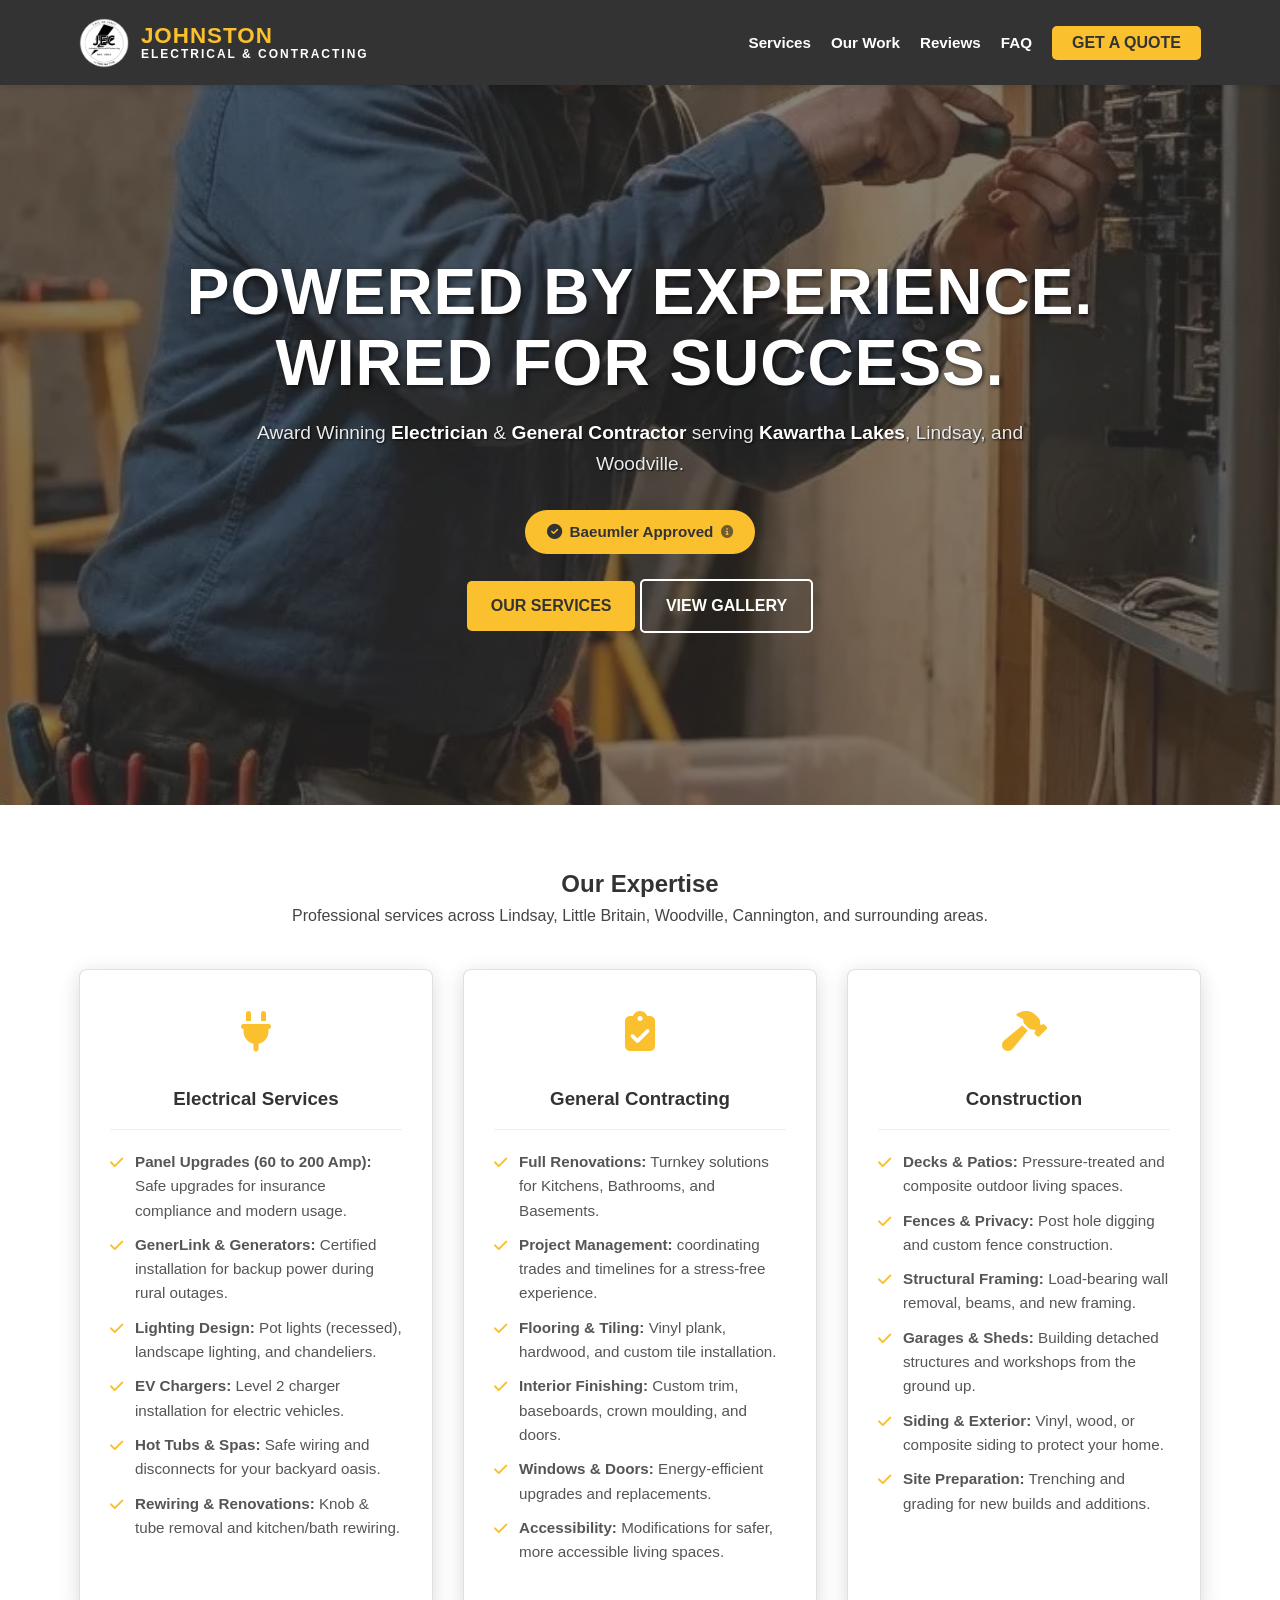
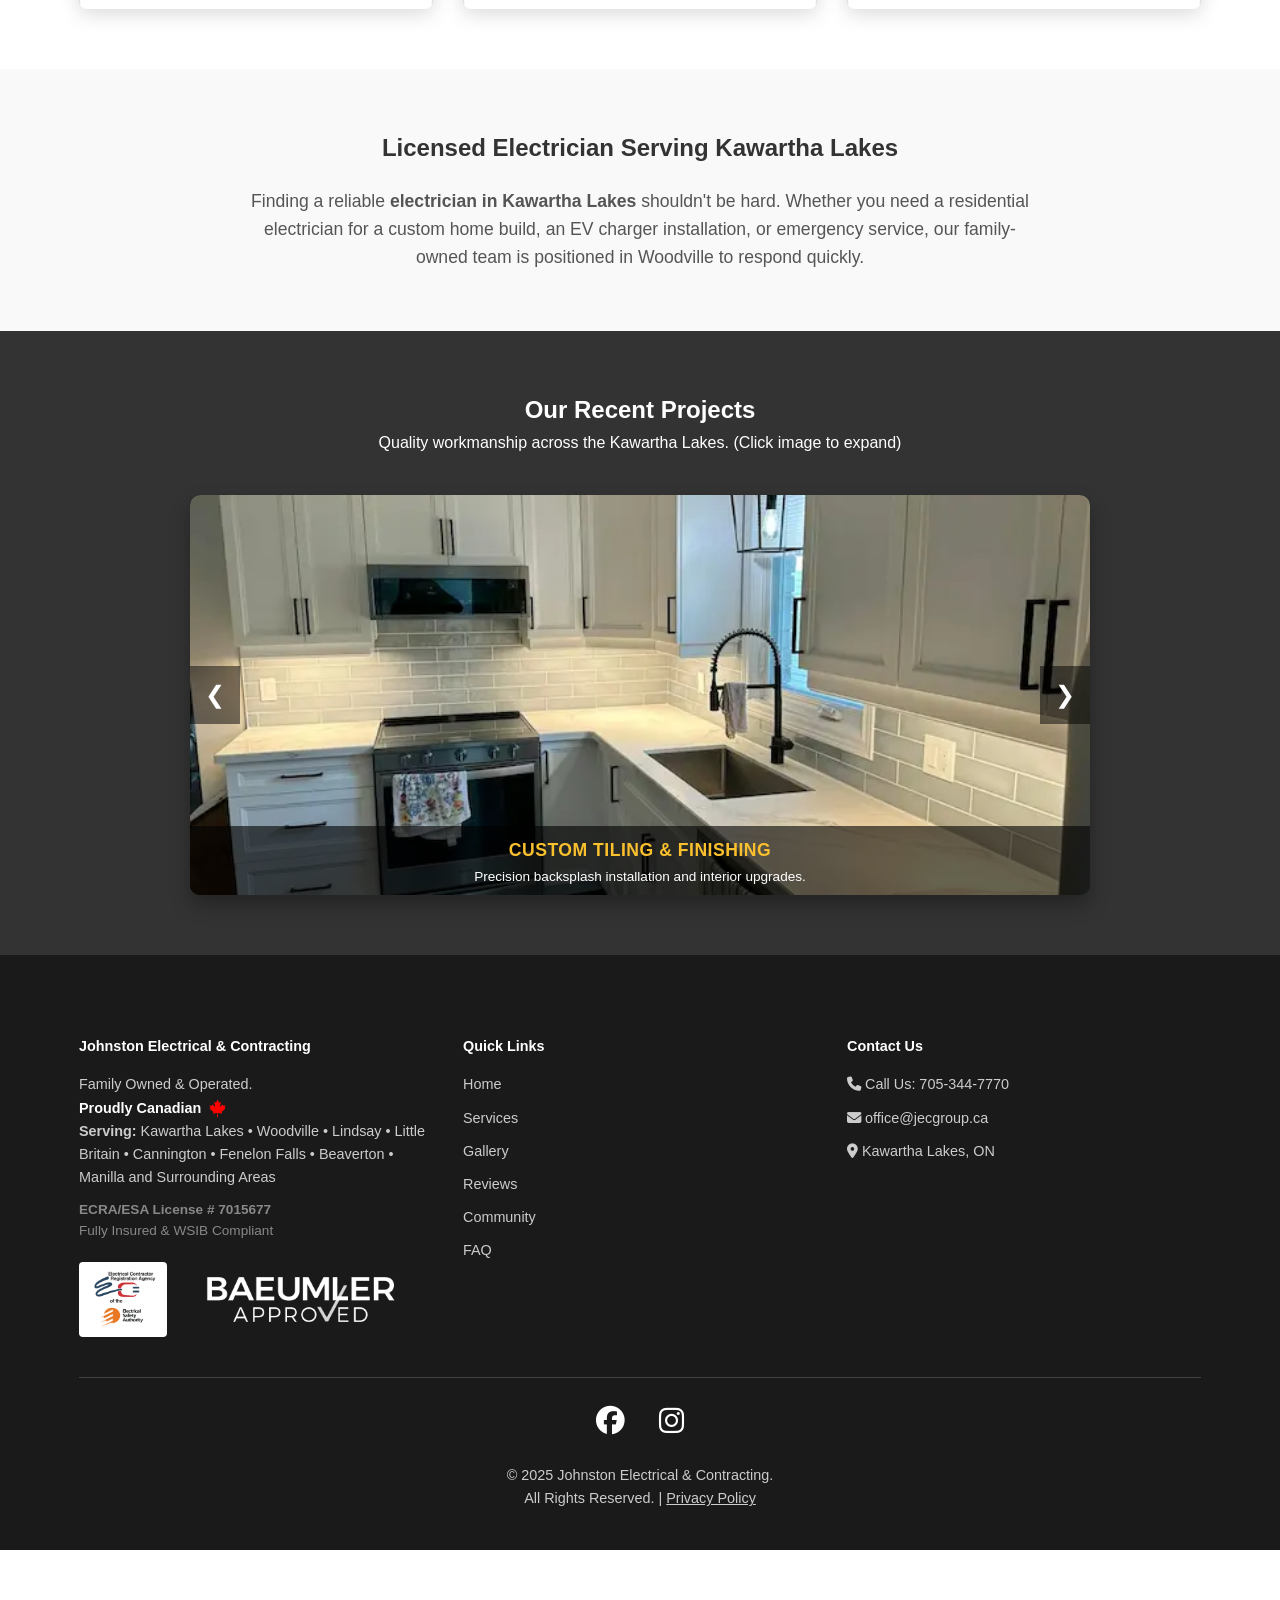
==== commit 5007c67b: "phone field update" ====
--- a/index.html
+++ b/index.html
@@ -236,7 +236,7 @@
                     </div>
                     <div class="form-group">
                         <label for="phone">Phone*</label>
-                        <input type="tel" id="phone" name="phone" required pattern="^(\+?1[-.\s]?)?\(?[2-9]\d{2}\)?[-.\s]?\d{3}[-.\s]?\d{4}$" placeholder="705-XXX-XXXX" autocomplete="tel">
+                        <input type="tel" id="phone" name="phone" required pattern="(?:\+?1[-. ]?)?\(?[2-9][0-9]{2}\)?[-. ]?[0-9]{3}[-. ]?[0-9]{4}" placeholder="705-XXX-XXXX">
                         <span class="error-message" id="phone-error"></span>
                         <span class="success-indicator"><i class="fas fa-check-circle"></i></span>
                     </div>
--- a/style.css
+++ b/style.css
@@ -1185,12 +1185,12 @@
 
 .form-group {
     position: relative;
-    margin-bottom: 3px; /* Compressed for compact fit */
+    margin-bottom: 2px; /* Compressed for compact fit */
 }
 
 .form-group label { 
     display: block; 
-    margin-bottom: 3px; 
+    margin-bottom: 2px; 
     font-weight: 600; 
     font-size: 0.85rem; 
 }
@@ -1219,7 +1219,7 @@
     gap: 10px; /* Tighter side-by-side gap */
     margin-bottom: 0px;
 }
-.form-row .form-group { flex: 1; margin-bottom: 5px; }
+.form-row .form-group { flex: 1; margin-bottom: 2px; }
 
 .form-group input:focus,
 .form-group select:focus,
--- a/style.css
+++ b/style.css
@@ -1185,12 +1185,12 @@
 
 .form-group {
     position: relative;
-    margin-bottom: 3px; /* Compressed for compact fit */
+    margin-bottom: 2px; /* Compressed for compact fit */
 }
 
 .form-group label { 
     display: block; 
-    margin-bottom: 3px; 
+    margin-bottom: 2px; 
     font-weight: 600; 
     font-size: 0.85rem; 
 }
@@ -1219,7 +1219,7 @@
     gap: 10px; /* Tighter side-by-side gap */
     margin-bottom: 0px;
 }
-.form-row .form-group { flex: 1; margin-bottom: 5px; }
+.form-row .form-group { flex: 1; margin-bottom: 2px; }
 
 .form-group input:focus,
 .form-group select:focus,
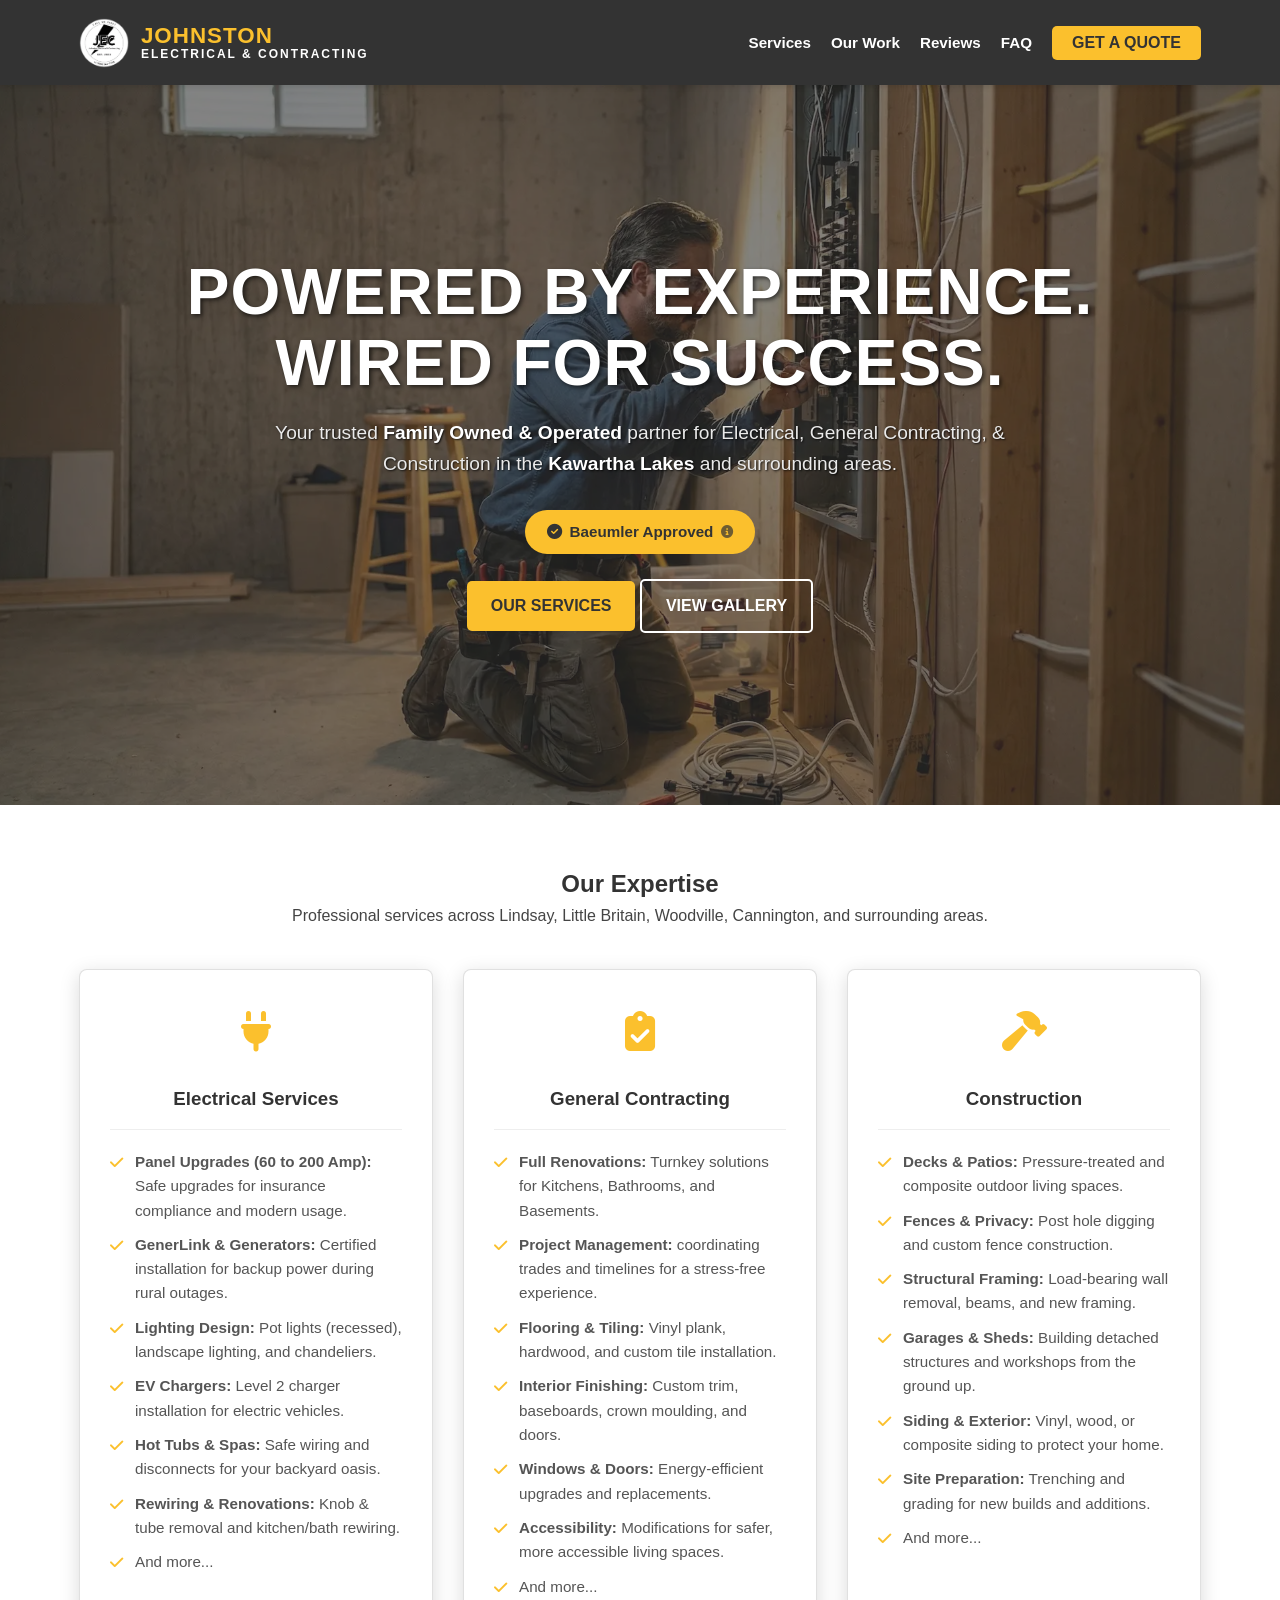
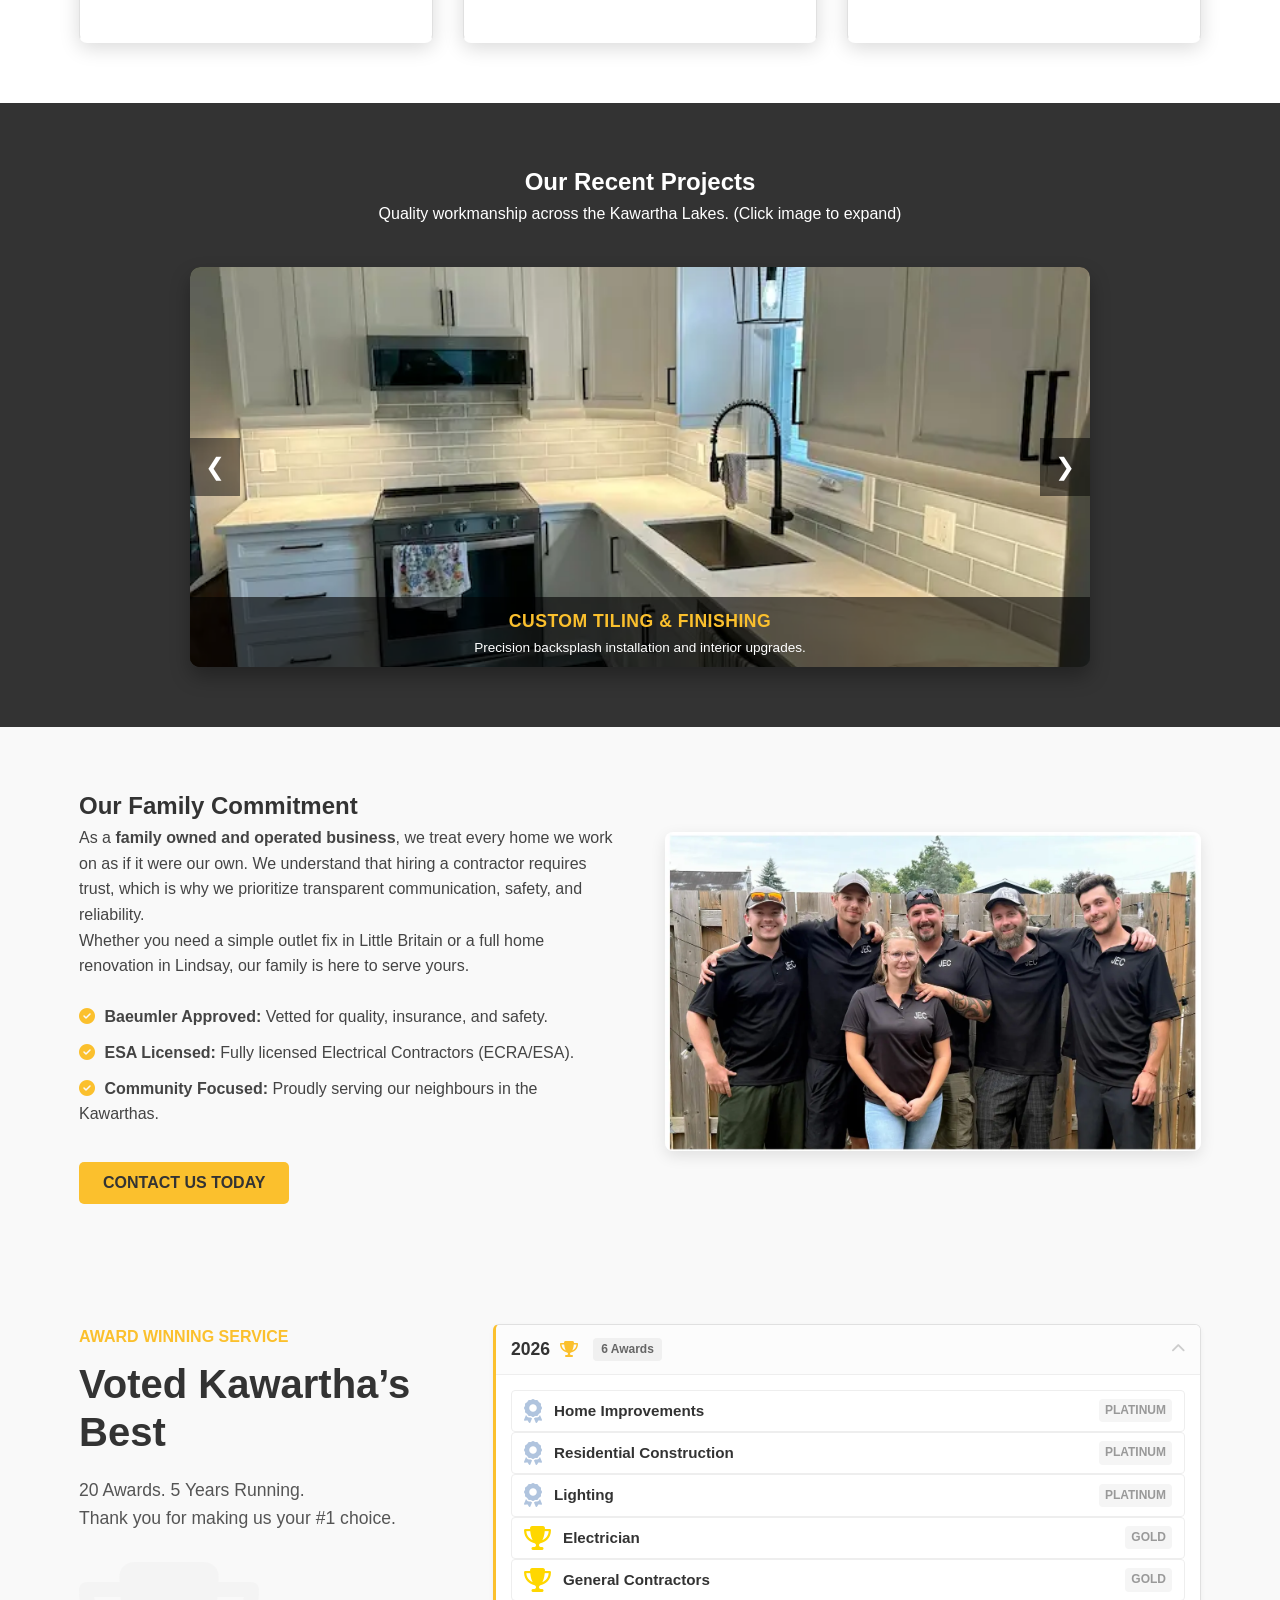
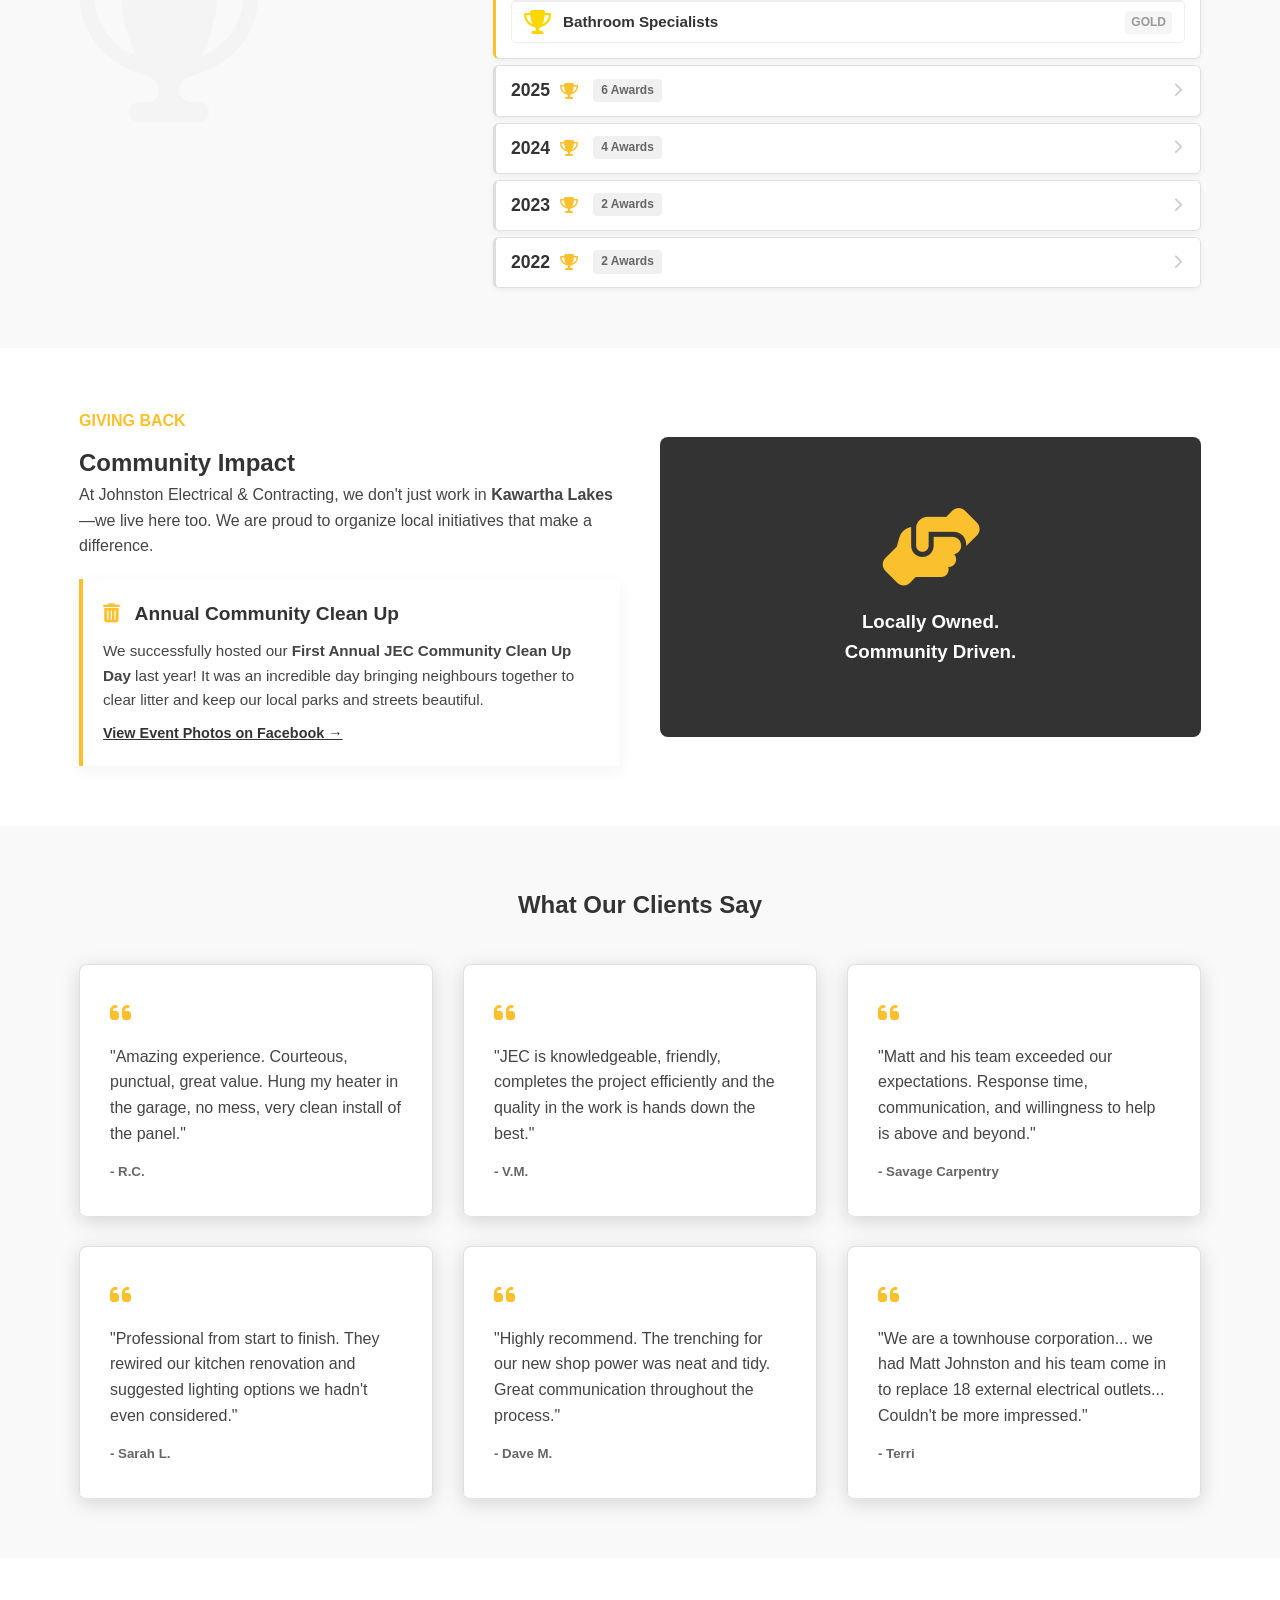
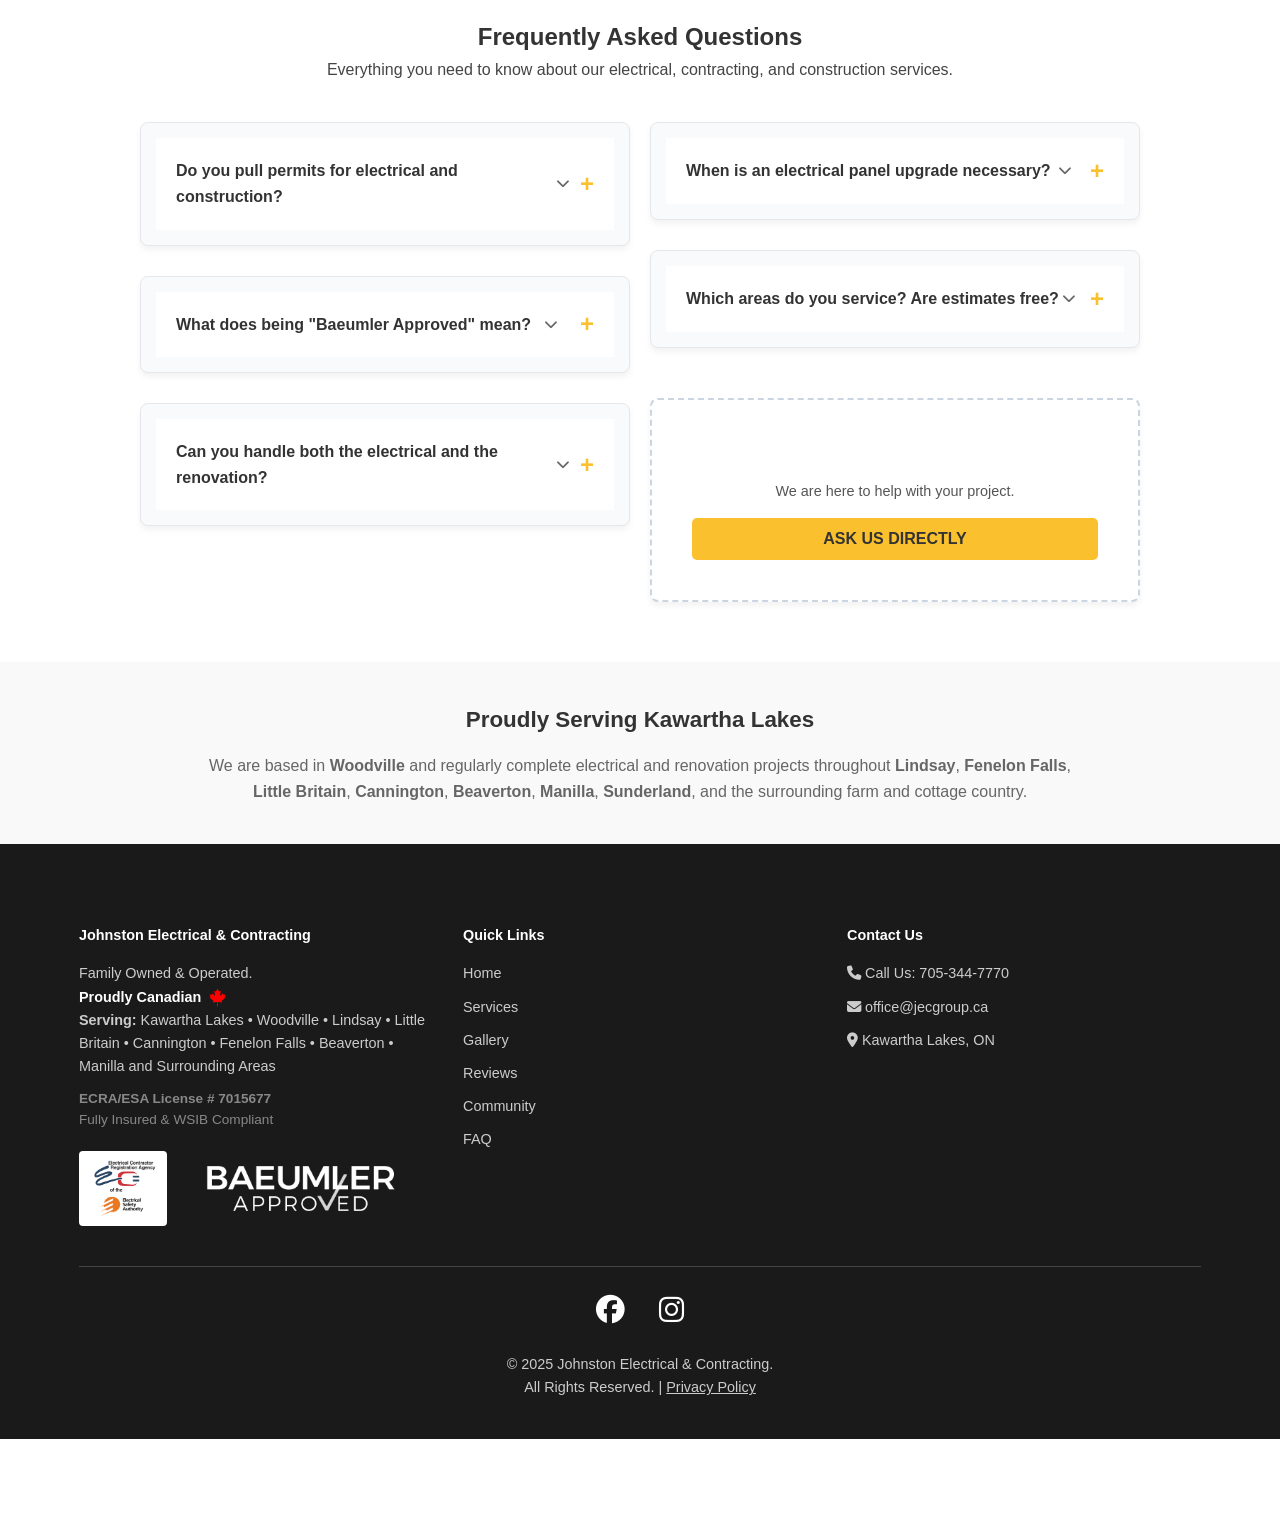
==== commit c60666b3: "update to add kawartha awards 2026 and add back in missing FAQ" ====
--- a/index.html
+++ b/index.html
@@ -87,6 +87,9 @@
             { "@type": "City", "name": "Little Britain" },
             { "@type": "City", "name": "Cannington" },
             { "@type": "City", "name": "Fenelon Falls" }
+          ],
+          "sameAs": [
+            "https://www.facebook.com/people/Johnston-Electrical-Contracting/100086603058003/"
           ]
         }
       ]
@@ -107,14 +110,18 @@
 
         <div class="hero-content">
             <div class="hero-tagline-large">Powered by Experience.<br>Wired for Success.</div>
-            <h1>Award Winning <strong>Electrician</strong> & <strong>General Contractor</strong> serving <strong>Kawartha Lakes</strong>, Lindsay, and Woodville.</h1>
+            <h1>
+               <span class="h1-subline">
+                   Your trusted <strong>Family Owned & Operated</strong> partner for Electrical, General Contracting, & Construction in the <strong>Kawartha Lakes</strong> and surrounding areas.
+               </span>
+            </h1>
             
             <div class="baeumler-badge-container" onclick="toggleTooltip(event)" tabindex="0" onkeydown="if(event.key === 'Enter') toggleTooltip(event)" role="button" aria-label="Why choose Baeumler Approved?">
                 <span class="baeumler-badge">
                     <i class="fas fa-check-circle"></i> Baeumler Approved <i class="fas fa-info-circle badge-info-icon"></i>
                 </span>
                 <div class="tooltip-text" id="baeumlerTooltip" role="tooltip">
-                    <button class="tooltip-close" onclick="closeTooltip(event)" aria-label="Close tooltip">×</button>
+                    <button class="tooltip-close" onclick="closeTooltip(event)" aria-label="Close tooltip">&times;</button>
                     <strong>What does Baeumler Approved mean?</strong><br>
                     It means we have been vetted for quality! We have verified insurance coverage, Worker's Compensation (WSIB), and professional certifications. You can trust us to do the job right.
                 </div>
@@ -144,6 +151,7 @@
                         <li><strong>EV Chargers:</strong> Level 2 charger installation for electric vehicles.</li>
                         <li><strong>Hot Tubs & Spas:</strong> Safe wiring and disconnects for your backyard oasis.</li>
                         <li><strong>Rewiring & Renovations:</strong> Knob & tube removal and kitchen/bath rewiring.</li>
+                        <li>And more...</li>
                     </ul>
                 </div>
                 <div class="service-card" id="contracting">
@@ -156,6 +164,7 @@
                         <li><strong>Interior Finishing:</strong> Custom trim, baseboards, crown moulding, and doors.</li>
                         <li><strong>Windows & Doors:</strong> Energy-efficient upgrades and replacements.</li>
                         <li><strong>Accessibility:</strong> Modifications for safer, more accessible living spaces.</li>
+                        <li>And more...</li>
                     </ul>
                 </div>
                 <div class="service-card" id="construction">
@@ -168,22 +177,9 @@
                         <li><strong>Garages & Sheds:</strong> Building detached structures and workshops from the ground up.</li>
                         <li><strong>Siding & Exterior:</strong> Vinyl, wood, or composite siding to protect your home.</li>
                         <li><strong>Site Preparation:</strong> Trenching and grading for new builds and additions.</li>
+                        <li>And more...</li>
                      </ul>
                 </div>
-            </div>
-        </div>
-    </section>
-
-    <section class="section-padding bg-light">
-        <div class="container text-center">
-            <div style="max-width: 800px; margin: 0 auto;">
-                <h2>Licensed Electrician Serving Kawartha Lakes</h2>
-                <p style="margin-top: 20px; font-size: 1.1rem; color: #555;">
-                    Finding a reliable <strong>electrician in Kawartha Lakes</strong> shouldn't be hard. 
-                    Whether you need a residential electrician for a custom home build, an 
-                    EV charger installation, or emergency service, our family-owned team is 
-                    positioned in Woodville to respond quickly. 
-                </p>
             </div>
         </div>
     </section>
@@ -194,17 +190,381 @@
             <p>Quality workmanship across the Kawartha Lakes. (Click image to expand)</p>
 
             <div class="carousel-wrapper" role="region" aria-label="Project gallery carousel">
-                <button class="carousel-btn prev-btn" aria-label="Previous project">&#10094;</button>
+                <button class="carousel-btn prev-btn" aria-label="Previous project">❮</button>
                 <div class="carousel-track" role="list">
-                    <div class="carousel-slide" role="listitem" aria-label="Project 1 of 9">
+                    
+                    <div class="carousel-slide" role="listitem">
                         <img src="./pai/projects/custom-tile-backsplash-kawartha.webp" alt="Custom subway tile backsplash installation in Kawartha Lakes" width="800" height="600" onclick="openLightbox(this.src)">
                         <div class="carousel-caption">
                             <h3>Custom Tiling & Finishing</h3>
                             <p>Precision backsplash installation and interior upgrades.</p>
                         </div>
                     </div>
-                </div>
-                <button class="carousel-btn next-btn" aria-label="Next project">&#10095;</button>
+
+                    <div class="carousel-slide" role="listitem">
+                        <img src="./pai/projects/custom-cabinet-lighting-lindsay.webp" alt="Custom cabinet interior lighting and backsplash LED" width="800" height="600" onclick="openLightbox(this.src)">
+                        <div class="carousel-caption">
+                            <h3>Custom Lighting Design</h3>
+                            <p>Showcase lighting for cabinetry and bars.</p>
+                        </div>
+                    </div>
+
+                    <div class="carousel-slide" role="listitem">
+                        <img src="./pai/projects/modern-bathroom-remodel-woodville.webp" alt="Modern bathroom renovation with LED mirror and glass shower" width="800" height="600" onclick="openLightbox(this.src)">
+                        <div class="carousel-caption">
+                            <h3>Luxury Bathrooms</h3>
+                            <p>Modern electrical fixtures and custom tiling.</p>
+                        </div>
+                    </div>
+                    
+                    <div class="carousel-slide" role="listitem">
+                        <img src="./pai/projects/outdoor-lighting-beaverton.webp" alt="Custom exterior soffit or LED lighting" loading="lazy" width="800" height="600" onclick="openLightbox(this.src)">
+                        <div class="carousel-caption">
+                            <h3>Exterior Lighting Solutions</h3>
+                            <p>Custom exterior soffit or LED lighting solutions.</p>
+                        </div>
+                    </div>
+
+                    <div class="carousel-slide" role="listitem">
+                        <img src="./pai/projects/generators-installed-port-perry.webp" alt="Rural GenerLink installation in Kawartha Lakes" width="800" height="600" onclick="openLightbox(this.src)">
+                        <div class="carousel-caption">
+                            <h3>Generator Installation</h3>
+                            <p>Complete generator install, including trenching of cables.</p>
+                        </div>
+                    </div>
+
+                    <div class="carousel-slide" role="listitem">
+                        <img src="./pai/projects/custom-deck-construction-fenelon-falls.webp" alt="Custom timber deck construction" width="800" height="600" onclick="openLightbox(this.src)">
+                        <div class="carousel-caption">
+                            <h3>Decks & Construction</h3>
+                            <p>Custom exterior carpentry and outdoor living spaces.</p>
+                        </div>
+                    </div>
+
+                    <div class="carousel-slide" role="listitem">
+                        <img src="./pai/projects/custom-wall-paneling-woodville.webp" alt="Custom wainscoting and wall paneling in Woodville" loading="lazy" width="800" height="600" onclick="openLightbox(this.src)">
+                        <div class="carousel-caption">
+                            <h3>Interior Finishing</h3>
+                            <p>Custom wainscoting, trim, and wall features.</p>
+                        </div>
+                    </div>
+
+                    <div class="carousel-slide" role="listitem">
+                        <img src="./pai/projects/open-concept-renovation-cannington.webp" alt="Full open concept renovation with flooring and pot lights" loading="lazy" width="800" height="600" onclick="openLightbox(this.src)">
+                        <div class="carousel-caption">
+                            <h3>Full Renovations</h3>
+                            <p>Flooring, LED pot lighting, and open-concept transformations.</p>
+                        </div>
+                    </div>
+                           
+                    <div class="carousel-slide" role="listitem">
+                        <img src="./pai/projects/panel-60A-200A-upgrade-peterborough.webp" alt="Clean and professional 200A panel upgrades" loading="lazy" width="800" height="600" onclick="openLightbox(this.src)">
+                        <div class="carousel-caption">
+                            <h3>200A Panel Upgrades</h3>
+                            <p>Upgrade your panel & make sure your system can handle modern loads.</p>
+                        </div>
+                    </div>
+
+                </div>
+                <button class="carousel-btn next-btn" aria-label="Next project">❯</button>
+            </div>
+        </div>
+    </section>
+
+    <section class="section-padding trust-section">
+        <div class="container trust-grid">
+            <div class="trust-content">
+                <h2>Our Family Commitment</h2>
+                <p>As a <strong>family owned and operated business</strong>, we treat every home we work on as if it were our own. We understand that hiring a contractor requires trust, which is why we prioritize transparent communication, safety, and reliability.</p>
+                <p>Whether you need a simple outlet fix in Little Britain or a full home renovation in Lindsay, our family is here to serve yours.</p>
+                <br>
+                <ul class="trust-list">
+                    <li><i class="fas fa-check-circle"></i> <strong>Baeumler Approved:</strong> Vetted for quality, insurance, and safety.</li>
+                    <li><i class="fas fa-check-circle"></i> <strong>ESA Licensed:</strong> Fully licensed Electrical Contractors (ECRA/ESA).</li>
+                    <li><i class="fas fa-check-circle"></i> <strong>Community Focused:</strong> Proudly serving our neighbours in the Kawarthas.</li>
+                </ul>
+                <br>
+                <button onclick="openModal()" class="btn btn-primary">Contact Us Today</button>
+            </div>
+            <div class="trust-img">
+                <img src="./pai/team.webp" alt="Matt and Caitlin Johnston - Owners of Johnston Electrical in Woodville" loading="lazy" width="600" height="400">
+            </div>
+        </div>
+    </section>
+
+    <section id="awards" class="section-padding bg-light">
+        <div class="container">
+            <div class="awards-split-layout">
+                <div class="awards-intro-side">
+                    <h4 class="community-subtitle">Award Winning Service</h4>
+                    <h2>Voted Kawartha’s Best</h2>
+                    <p>20 Awards. 5 Years Running.<br>Thank you for making us your #1 choice.</p>
+                    <i class="fas fa-trophy intro-big-icon"></i>
+                </div>
+                <div class="awards-grid-badges">
+                    
+                    <!-- 2026 Awards (Starts Opened) -->
+                    <div class="badge-card">
+                        <div class="badge-header active" onclick="toggleAward(this)">
+                            <div class="header-content">
+                                <span>2026</span> 
+                                <i class="fas fa-trophy header-trophy"></i>
+                                <span class="award-count">6 Awards</span>
+                            </div>
+                            <i class="fas fa-chevron-up toggle-icon"></i>
+                        </div>
+                        <div class="badge-container" style="display: block;">
+                            <div class="award-list-item"><i class="fas fa-award" style="color: #b0c4de;"></i><div class="award-details"><span class="award-cat">Home Improvements</span><span class="award-rank">PLATINUM</span></div></div>
+                            <div class="award-list-item"><i class="fas fa-award" style="color: #b0c4de;"></i><div class="award-details"><span class="award-cat">Residential Construction</span><span class="award-rank">PLATINUM</span></div></div>
+                            <div class="award-list-item"><i class="fas fa-award" style="color: #b0c4de;"></i><div class="award-details"><span class="award-cat">Lighting</span><span class="award-rank">PLATINUM</span></div></div>
+                            <div class="award-list-item"><i class="fas fa-trophy" style="color: #ffd700;"></i><div class="award-details"><span class="award-cat">Electrician</span><span class="award-rank">GOLD</span></div></div>
+                            <div class="award-list-item"><i class="fas fa-trophy" style="color: #ffd700;"></i><div class="award-details"><span class="award-cat">General Contractors</span><span class="award-rank">GOLD</span></div></div>
+                            <div class="award-list-item"><i class="fas fa-trophy" style="color: #ffd700;"></i><div class="award-details"><span class="award-cat">Bathroom Specialists</span><span class="award-rank">GOLD</span></div></div>
+                        </div>
+                    </div>
+
+                    <!-- 2025 Awards (Starts Collapsed) -->
+                    <div class="badge-card closed-year">
+                        <div class="badge-header" onclick="toggleAward(this)">
+                            <div class="header-content">
+                                <span>2025</span> 
+                                <i class="fas fa-trophy header-trophy"></i>
+                                <span class="award-count">6 Awards</span>
+                            </div>
+                            <i class="fas fa-chevron-down toggle-icon"></i>
+                        </div>
+                        <div class="badge-container" style="display: none;">
+                            <div class="award-list-item"><i class="fas fa-award" style="color: #b0c4de;"></i><div class="award-details"><span class="award-cat">Electrician</span><span class="award-rank">PLATINUM</span></div></div>
+                            <div class="award-list-item"><i class="fas fa-award" style="color: #b0c4de;"></i><div class="award-details"><span class="award-cat">Lighting</span><span class="award-rank">PLATINUM</span></div></div>
+                            <div class="award-list-item"><i class="fas fa-award" style="color: #b0c4de;"></i><div class="award-details"><span class="award-cat">Residential Const.</span><span class="award-rank">PLATINUM</span></div></div>
+                            <div class="award-list-item"><i class="fas fa-trophy" style="color: #ffd700;"></i><div class="award-details"><span class="award-cat">General Contractor</span><span class="award-rank">GOLD</span></div></div>
+                            <div class="award-list-item"><i class="fas fa-trophy" style="color: #ffd700;"></i><div class="award-details"><span class="award-cat">Home Reno</span><span class="award-rank">GOLD</span></div></div>
+                            <div class="award-list-item"><i class="fas fa-trophy" style="color: #ffd700;"></i><div class="award-details"><span class="award-cat">Bathroom Specialist</span><span class="award-rank">GOLD</span></div></div>
+                        </div>
+                    </div>
+
+                    <!-- 2024 Awards (Starts Collapsed) -->
+                    <div class="badge-card closed-year">
+                        <div class="badge-header" onclick="toggleAward(this)">
+                            <div class="header-content">
+                                <span>2024</span> 
+                                <i class="fas fa-trophy header-trophy"></i>
+                                <span class="award-count">4 Awards</span>
+                            </div>
+                            <i class="fas fa-chevron-down toggle-icon"></i>
+                        </div>
+                        <div class="badge-container" style="display: none;">
+                            <div class="award-list-item"><i class="fas fa-award" style="color: #b0c4de;"></i><div class="award-details"><span class="award-cat">General Contractor</span><span class="award-rank">PLATINUM</span></div></div>
+                            <div class="award-list-item"><i class="fas fa-award" style="color: #b0c4de;"></i><div class="award-details"><span class="award-cat">Lighting</span><span class="award-rank">PLATINUM</span></div></div>
+                            <div class="award-list-item"><i class="fas fa-trophy" style="color: #ffd700;"></i><div class="award-details"><span class="award-cat">Home Reno</span><span class="award-rank">GOLD</span></div></div>
+                            <div class="award-list-item"><i class="fas fa-medal" style="color: #c0c0c0;"></i><div class="award-details"><span class="award-cat">Electrician</span><span class="award-rank">SILVER</span></div></div>
+                        </div>
+                    </div>
+
+                    <!-- 2023 Awards (Starts Collapsed) -->
+                    <div class="badge-card closed-year">
+                        <div class="badge-header" onclick="toggleAward(this)">
+                            <div class="header-content">
+                                <span>2023</span> 
+                                <i class="fas fa-trophy header-trophy"></i>
+                                <span class="award-count">2 Awards</span>
+                            </div>
+                            <i class="fas fa-chevron-down toggle-icon"></i>
+                        </div>
+                        <div class="badge-container" style="display: none;">
+                            <div class="award-list-item"><i class="fas fa-award" style="color: #b0c4de;"></i><div class="award-details"><span class="award-cat">Electrician</span><span class="award-rank">PLATINUM</span></div></div>
+                            <div class="award-list-item"><i class="fas fa-award" style="color: #b0c4de;"></i><div class="award-details"><span class="award-cat">Lighting</span><span class="award-rank">PLATINUM</span></div></div>
+                        </div>
+                    </div>
+
+                    <!-- 2022 Awards (Starts Collapsed) -->
+                    <div class="badge-card closed-year">
+                        <div class="badge-header" onclick="toggleAward(this)">
+                            <div class="header-content">
+                                <span>2022</span> 
+                                <i class="fas fa-trophy header-trophy"></i>
+                                <span class="award-count">2 Awards</span>
+                            </div>
+                            <i class="fas fa-chevron-down toggle-icon"></i>
+                        </div>
+                        <div class="badge-container" style="display: none;">
+                            <div class="award-list-item"><i class="fas fa-award" style="color: #b0c4de;"></i><div class="award-details"><span class="award-cat">Electrician</span><span class="award-rank">PLATINUM</span></div></div>
+                            <div class="award-list-item"><i class="fas fa-award" style="color: #b0c4de;"></i><div class="award-details"><span class="award-cat">Lighting</span><span class="award-rank">PLATINUM</span></div></div>
+                        </div>
+                    </div>
+
+                </div> 
+            </div> 
+        </div>
+    </section>
+    
+    <section id="community" class="section-padding bg-white">
+        <div class="container">
+            <div class="community-row">
+                
+                <div class="col-flex community-text">
+                    <h4 class="community-subtitle">Giving Back</h4>
+                    <h2>Community Impact</h2>
+                    <p>At Johnston Electrical & Contracting, we don't just work in <strong>Kawartha Lakes</strong>—we live here too. We are proud to organize local initiatives that make a difference.</p>
+                    
+                    <div class="community-highlight highlight-box">
+                        <h3 class="highlight-title"> 
+                            <i class="fas fa-trash-alt highlight-icon"></i> Annual Community Clean Up
+                        </h3>
+                        <p class="highlight-text">We successfully hosted our <strong>First Annual JEC Community Clean Up Day</strong> last year! It was an incredible day bringing neighbours together to clear litter and keep our local parks and streets beautiful.</p>
+                        <a href="https://www.facebook.com/share/p/1DF4X1BHmC/" target="_blank" class="highlight-link">View Event Photos on Facebook &rarr;</a>
+                    </div>
+                </div>
+
+                <div class="col-flex text-center">
+                    <div class="community-card">
+                        <i class="fas fa-hands-helping community-icon"></i>
+                        <h3 class="text-white">Locally Owned.<br>Community Driven.</h3>
+                    </div>
+                </div>
+
+            </div>
+        </div>
+    </section>
+
+    <section id="reviews" class="section-padding bg-light">
+        <div class="container text-center">
+            <h2>What Our Clients Say</h2>
+            <p class="mobile-swipe-text">(Swipe to see more)</p>
+            <div class="services-grid reviews-wrapper">
+                <div class="service-card">
+                    <div class="quote-icon"><i class="fas fa-quote-left"></i></div>
+                    <p>"Amazing experience. Courteous, punctual, great value. Hung my heater in the garage, no mess, very clean install of the panel."</p>
+                    <h5 class="review-author">- R.C.</h5>
+                </div>
+                <div class="service-card">
+                    <div class="quote-icon"><i class="fas fa-quote-left"></i></div>
+                    <p>"JEC is knowledgeable, friendly, completes the project efficiently and the quality in the work is hands down the best."</p>
+                    <h5 class="review-author">- V.M.</h5>
+                </div>
+                <div class="service-card">
+                    <div class="quote-icon"><i class="fas fa-quote-left"></i></div>
+                    <p>"Matt and his team exceeded our expectations. Response time, communication, and willingness to help is above and beyond."</p>
+                    <h5 class="review-author">- Savage Carpentry</h5>
+                </div>
+                <div class="service-card">
+                    <div class="quote-icon"><i class="fas fa-quote-left"></i></div>
+                    <p>"Professional from start to finish. They rewired our kitchen renovation and suggested lighting options we hadn't even considered."</p>
+                    <h5 class="review-author">- Sarah L.</h5>
+                </div>
+                <div class="service-card">
+                    <div class="quote-icon"><i class="fas fa-quote-left"></i></div>
+                    <p>"Highly recommend. The trenching for our new shop power was neat and tidy. Great communication throughout the process."</p>
+                    <h5 class="review-author">- Dave M.</h5>
+                </div>
+               <div class="service-card">
+                    <div class="quote-icon"><i class="fas fa-quote-left"></i></div>
+                    <p>"We are a townhouse corporation... we had Matt Johnston and his team come in to replace 18 external electrical outlets... Couldn't be more impressed."</p>
+                    <h5 class="review-author">- Terri</h5>
+                </div>
+            </div>
+        </div>
+    </section>
+
+    <section id="faq" class="section-padding bg-white">
+        <div class="container">
+            <div class="text-center section-intro">
+                <h2>Frequently Asked Questions</h2>
+                <p>Everything you need to know about our electrical, contracting, and construction services.</p>
+            </div>
+
+            <div class="faq-wrapper" style="display: flex; flex-wrap: wrap; gap: 20px; justify-content: center;">
+                
+                <!-- Column 1 -->
+                <div class="faq-column" style="flex: 1; min-width: 300px; max-width: 500px;">
+                    
+                    <div class="faq-item" style="margin-bottom: 15px; border-radius: 8px; border: 1px solid #e5e7eb; background: #f8fafc; padding: 15px;">
+                        <details>
+                            <summary style="font-weight: 700; cursor: pointer; list-style: none; display: flex; justify-content: space-between; align-items: center;">
+                                Do you pull permits for electrical and construction?
+                                <i class="fas fa-chevron-down" style="font-size: 0.85rem; color: #666;"></i>
+                            </summary>
+                            <div class="faq-answer" style="margin-top: 10px; color: #555; line-height: 1.5;">
+                                Yes. As a Licensed Electrical Contractor (ECRA/ESA #7015677), we file all required notifications with the Electrical Safety Authority (ESA). We also handle municipal building permits for structural changes, additions, and basements across Kawartha Lakes.
+                            </div>
+                        </details>
+                    </div>
+
+                    <div class="faq-item" style="margin-bottom: 15px; border-radius: 8px; border: 1px solid #e5e7eb; background: #f8fafc; padding: 15px;">
+                        <details>
+                            <summary style="font-weight: 700; cursor: pointer; list-style: none; display: flex; justify-content: space-between; align-items: center;">
+                                What does being "Baeumler Approved" mean?
+                                <i class="fas fa-chevron-down" style="font-size: 0.85rem; color: #666;"></i>
+                            </summary>
+                            <div class="faq-answer" style="margin-top: 10px; color: #555; line-height: 1.5;">
+                                It means we have been strictly vetted by a third party. To maintain this status, we must provide ongoing proof of comprehensive commercial liability insurance, active WSIB coverage, valid trade certifications, and a history of quality client work.
+                            </div>
+                        </details>
+                    </div>
+
+                    <div class="faq-item" style="margin-bottom: 15px; border-radius: 8px; border: 1px solid #e5e7eb; background: #f8fafc; padding: 15px;">
+                        <details>
+                            <summary style="font-weight: 700; cursor: pointer; list-style: none; display: flex; justify-content: space-between; align-items: center;">
+                                Can you handle both the electrical and the renovation?
+                                <i class="fas fa-chevron-down" style="font-size: 0.85rem; color: #666;"></i>
+                            </summary>
+                            <div class="faq-answer" style="margin-top: 10px; color: #555; line-height: 1.5;">
+                                Absolutely. We act as your single point of contact. Rather than hiring an electrician and a separate general contractor for a kitchen, bathroom, or basement, our team coordinates the entire scope from rough-ins to custom finishing.
+                            </div>
+                        </details>
+                    </div>
+
+                </div> 
+
+                <!-- Column 2 -->
+                <div class="faq-column" style="flex: 1; min-width: 300px; max-width: 500px;">
+                    
+                    <div class="faq-item" style="margin-bottom: 15px; border-radius: 8px; border: 1px solid #e5e7eb; background: #f8fafc; padding: 15px;">
+                        <details>
+                            <summary style="font-weight: 700; cursor: pointer; list-style: none; display: flex; justify-content: space-between; align-items: center;">
+                                When is an electrical panel upgrade necessary?
+                                <i class="fas fa-chevron-down" style="font-size: 0.85rem; color: #666;"></i>
+                            </summary>
+                            <div class="faq-answer" style="margin-top: 10px; color: #555; line-height: 1.5;">
+                                An upgrade from 60 or 100 Amp to 200 Amp is usually required if you are installing an EV charger, hot tub, heat pump, or induction range. It is also frequently mandated by home insurance providers when replacing obsolete fuse boxes.
+                            </div>
+                        </details>
+                    </div>
+
+                    <div class="faq-item" style="margin-bottom: 15px; border-radius: 8px; border: 1px solid #e5e7eb; background: #f8fafc; padding: 15px;">
+                        <details>
+                            <summary style="font-weight: 700; cursor: pointer; list-style: none; display: flex; justify-content: space-between; align-items: center;">
+                                Which areas do you service? Are estimates free?
+                                <i class="fas fa-chevron-down" style="font-size: 0.85rem; color: #666;"></i>
+                            </summary>
+                            <div class="faq-answer" style="margin-top: 10px; color: #555; line-height: 1.5;">
+                                Based out of Woodville, we proudly serve the entire Kawartha Lakes region, including <strong>Lindsay, Little Britain, Cannington, Fenelon Falls, Beaverton, Manilla,</strong> and surrounding rural communities. And yes, we provide detailed, free quotes for all projects!
+                            </div>
+                        </details>
+                    </div>
+
+                    <div class="faq-item faq-cta" style="margin-top: 20px; text-align: center; background: #fff; padding: 20px; border-radius: 8px; border: 2px dashed #cbd5e1;">
+                        <div class="faq-cta-content">
+                            <h3 class="faq-cta-title" style="margin-bottom: 10px; font-size: 1.2rem;">Still have questions?</h3>
+                            <p class="faq-cta-text" style="margin-bottom: 15px; color: #555;">We are here to help with your project.</p>
+                            <button onclick="openModal()" class="btn btn-primary btn-full" style="width: 100%;">Ask Us Directly</button>
+                        </div>
+                    </div>
+                </div>
+
+            </div>
+        </div>
+    </section>
+
+    <section class="section-padding bg-light" style="padding: 40px 0;"> 
+        <div class="container">
+            <div style="max-width: 900px; margin: 0 auto; text-align: center;">
+                <h3 style="font-size: 1.4rem; margin-bottom: 15px; color: #333;">Proudly Serving Kawartha Lakes</h3>
+                <p style="font-size: 1rem; color: #666; line-height: 1.6;">
+                    We are based in <strong>Woodville</strong> and regularly complete electrical and renovation projects throughout 
+                    <strong>Lindsay</strong>, <strong>Fenelon Falls</strong>, <strong>Little Britain</strong>, <strong>Cannington</strong>, 
+                    <strong>Beaverton</strong>, <strong>Manilla</strong>, <strong>Sunderland</strong>, and the surrounding farm and cottage country.
+                </p>
             </div>
         </div>
     </section>
@@ -220,9 +580,10 @@
         </a>
     </div>
 
+    <!-- Contact Modal Form -->
     <div id="contactModal" class="modal-overlay">
         <div class="modal-content">
-            <button class="close-modal" aria-label="Close modal">&times;</button>
+            <button class="close-modal" aria-label="Close modal">×</button>
             <h2 class="modal-title">Request a Free Quote</h2>
             <p class="modal-subtitle">Fill out the form below and we will get back to you shortly.</p>
             
@@ -303,7 +664,7 @@
     </div>
 
     <div id="lightboxModal" class="modal-overlay" onclick="closeLightbox(event)">
-        <span class="close-modal" onclick="closeLightbox(event)">&times;</span>
+        <span class="close-modal" onclick="closeLightbox(event)">×</span>
         <img class="lightbox-content" id="lightboxImage" alt="Expanded project view">
     </div>
 
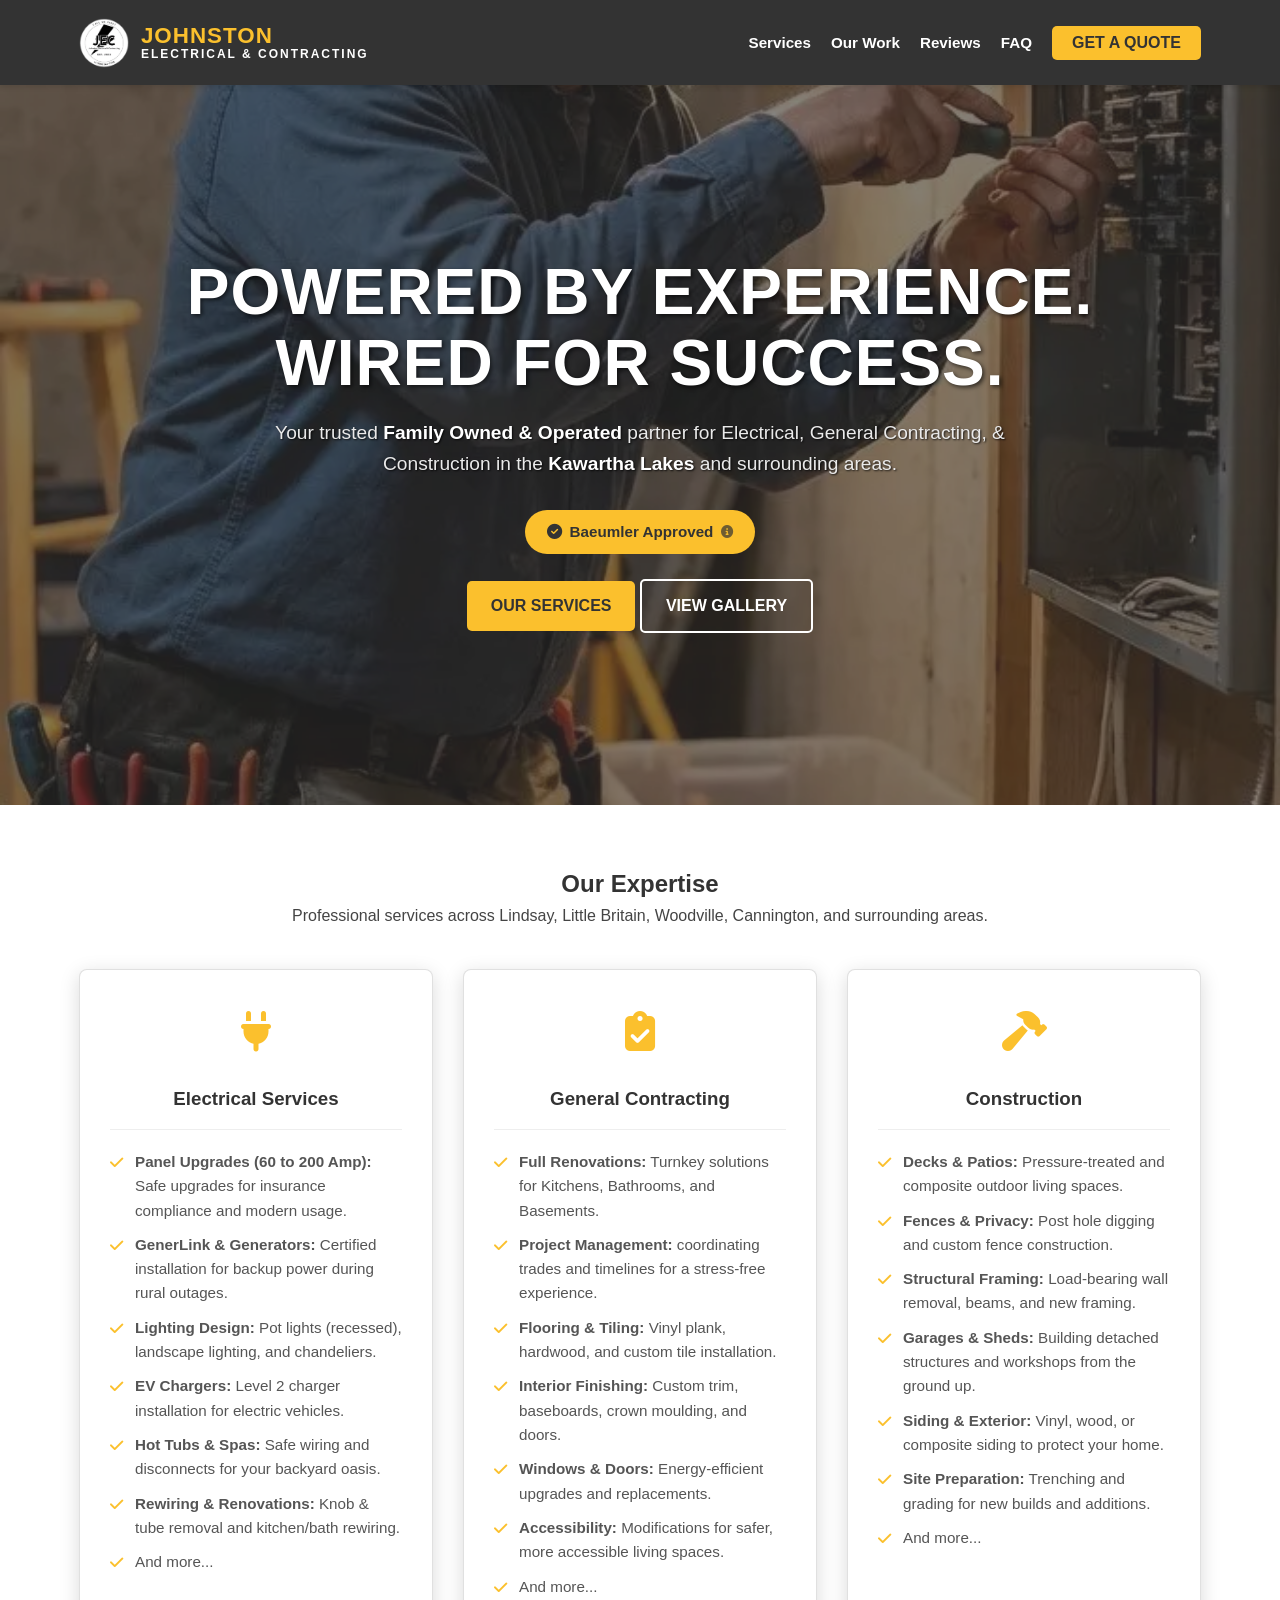
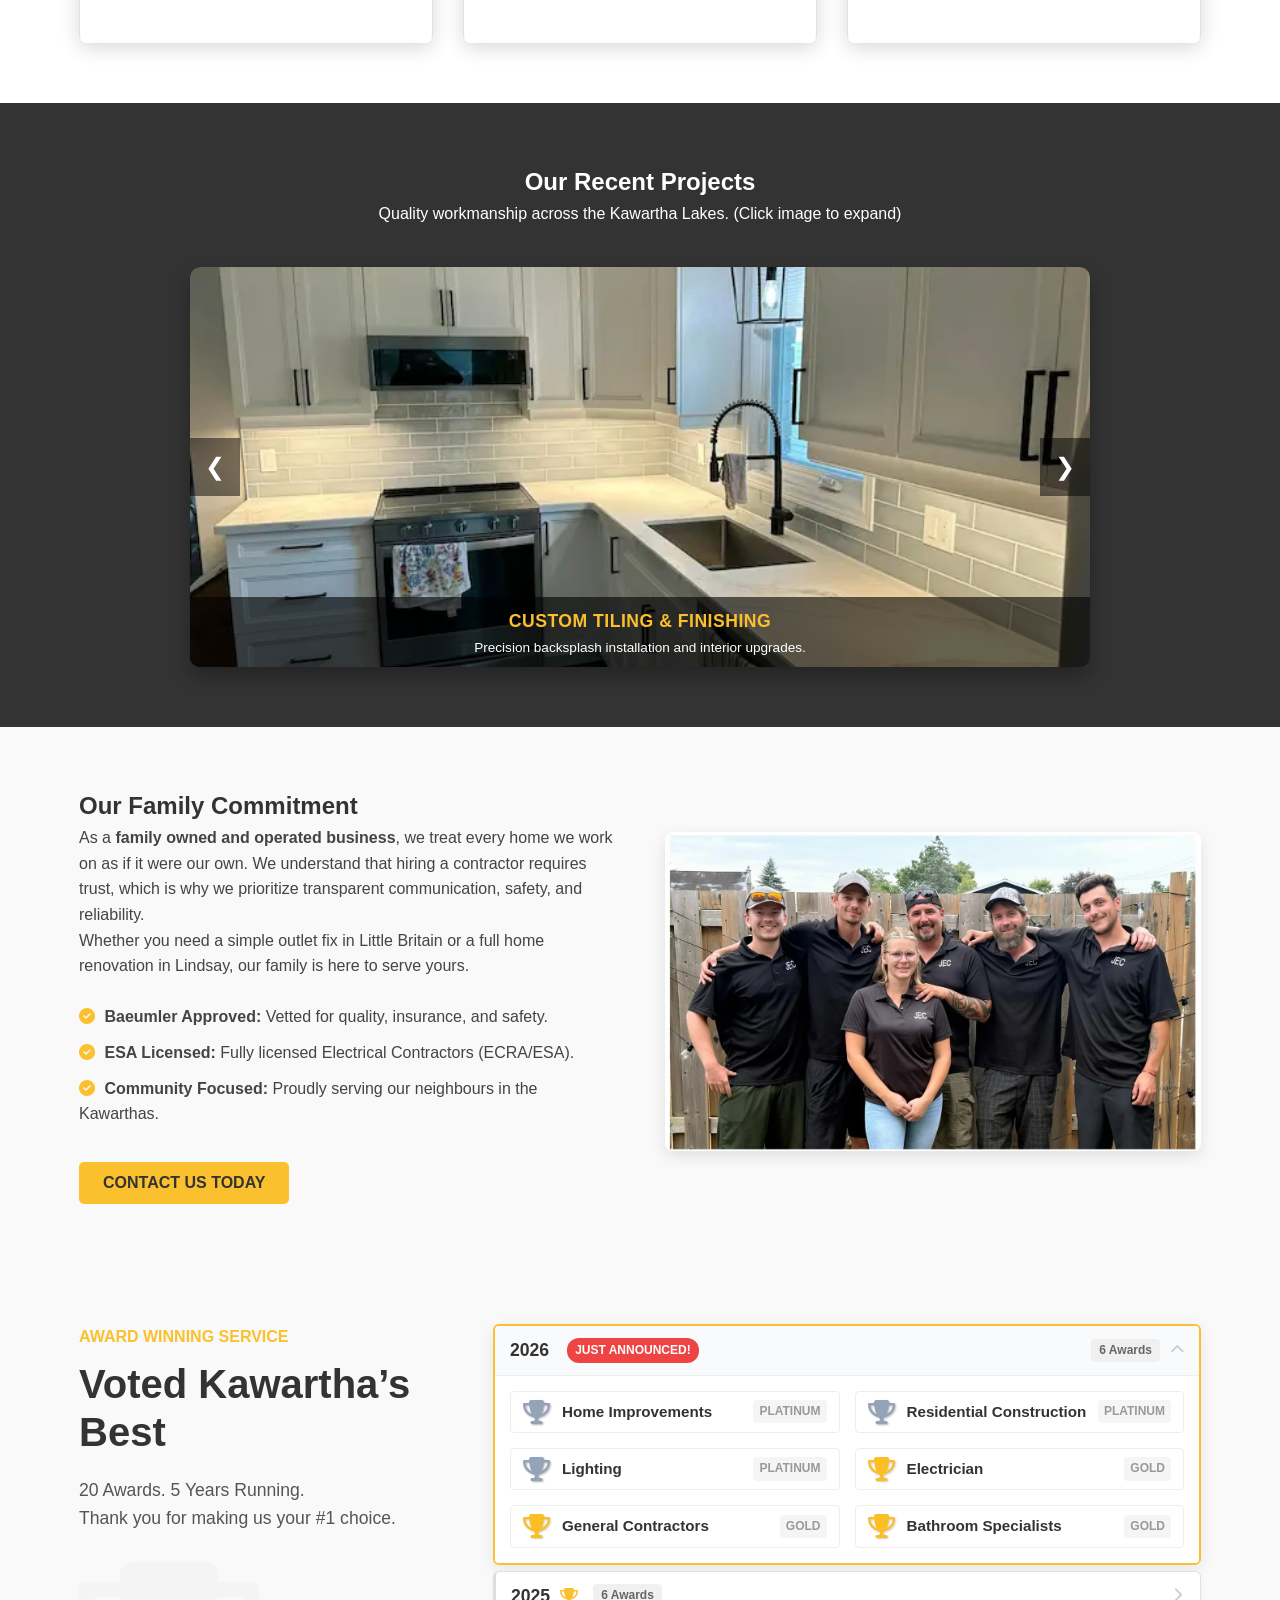
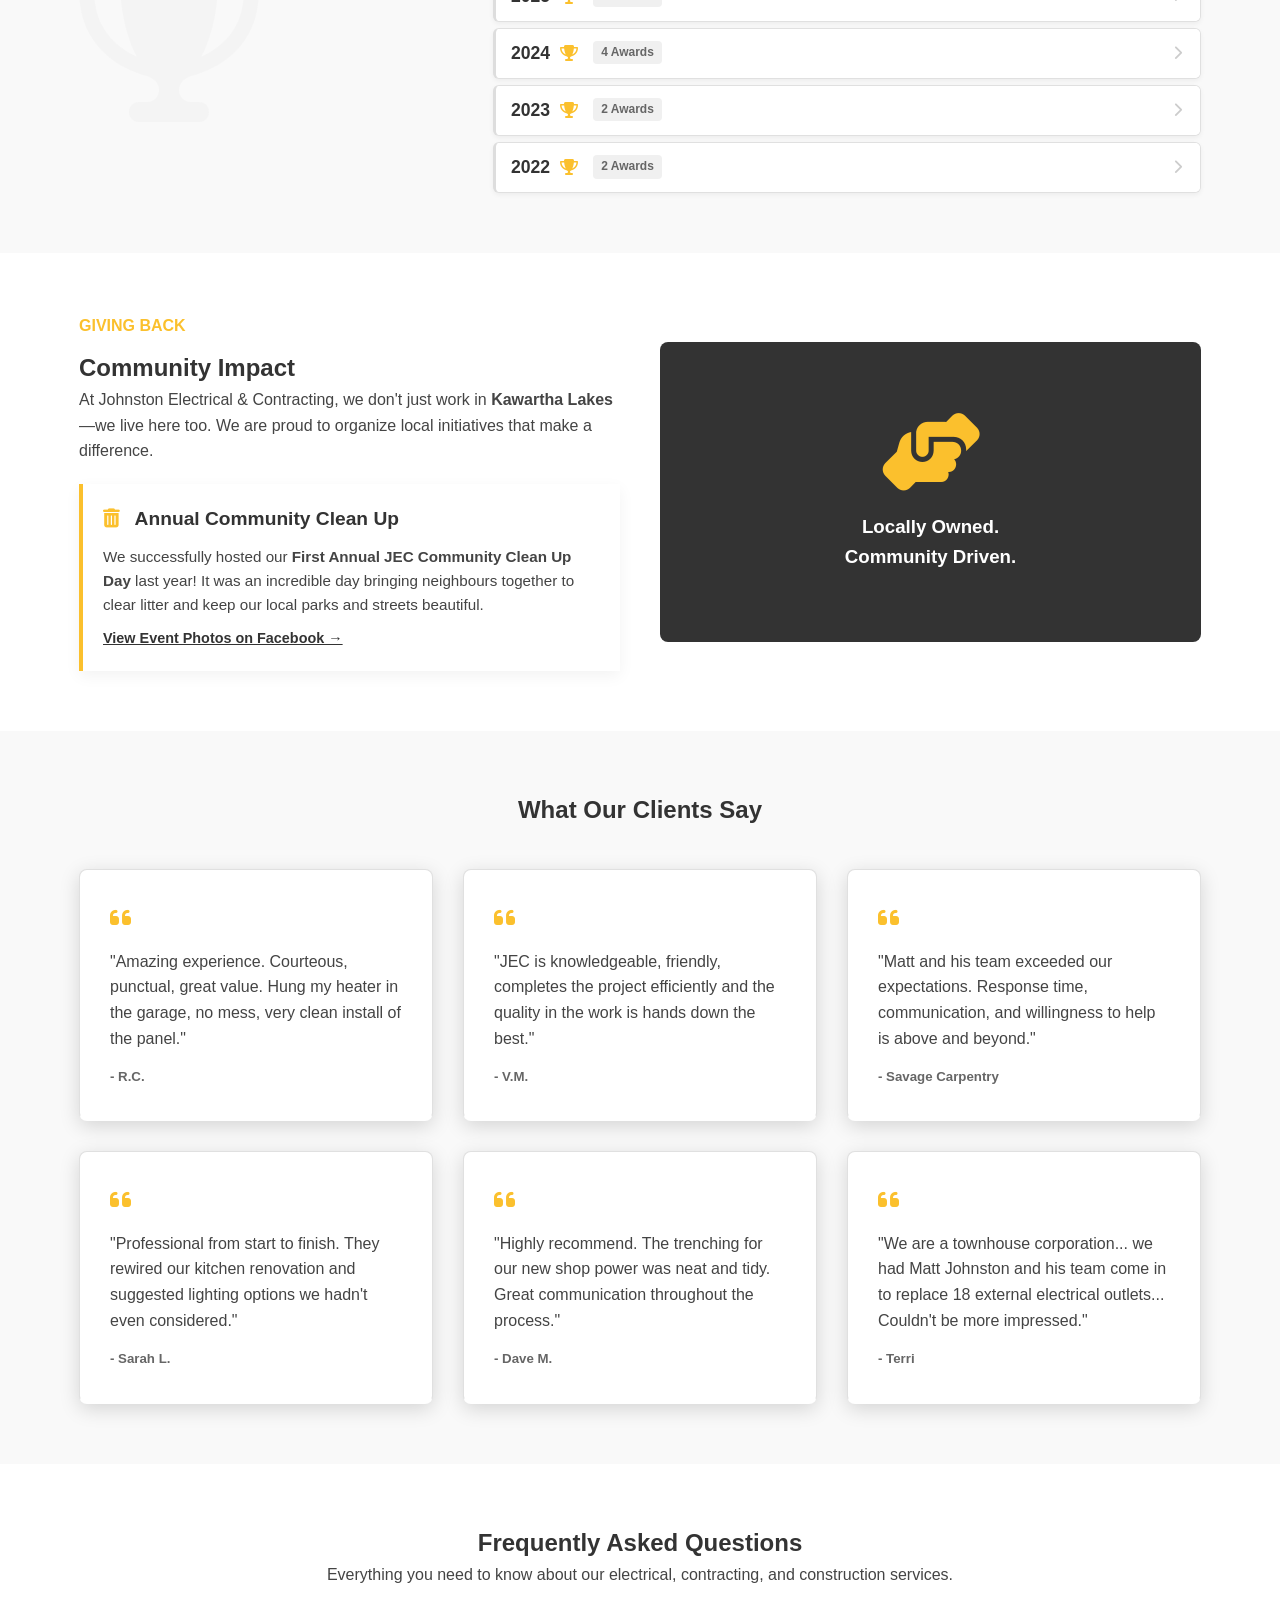
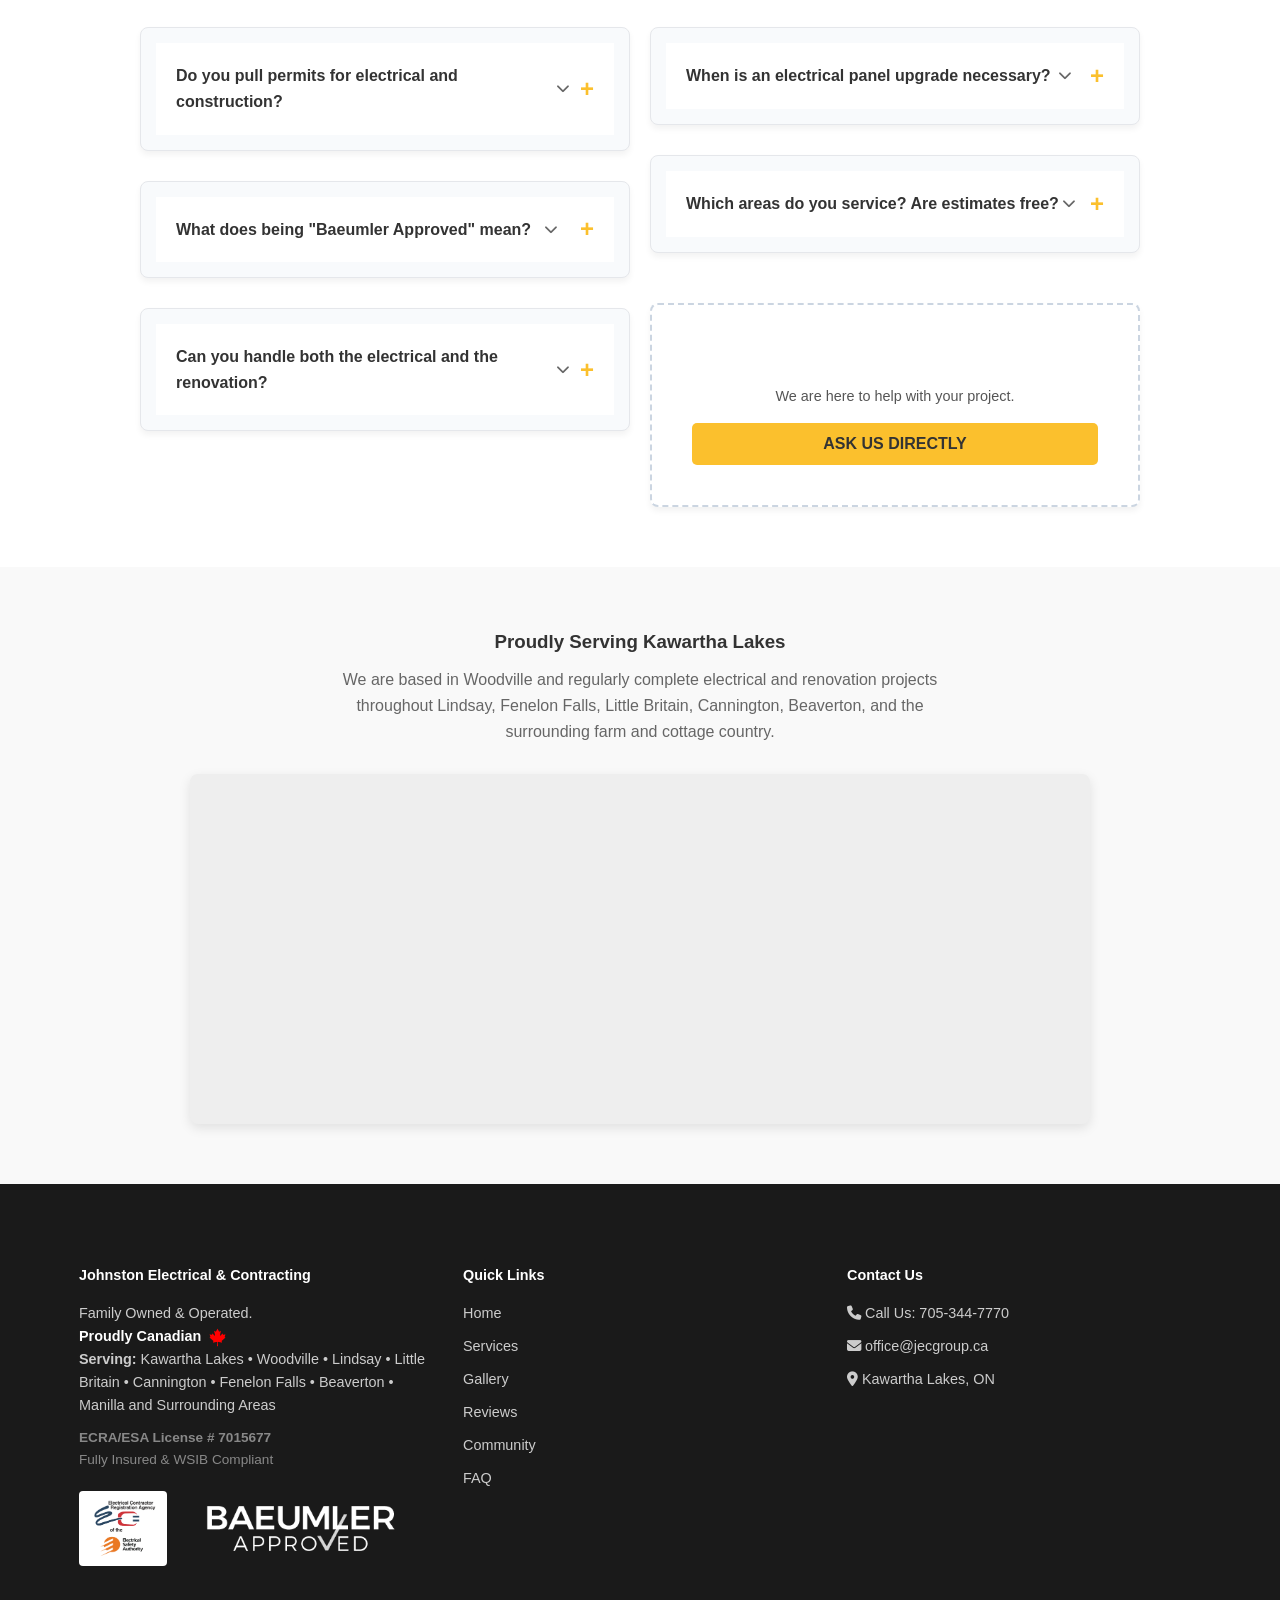
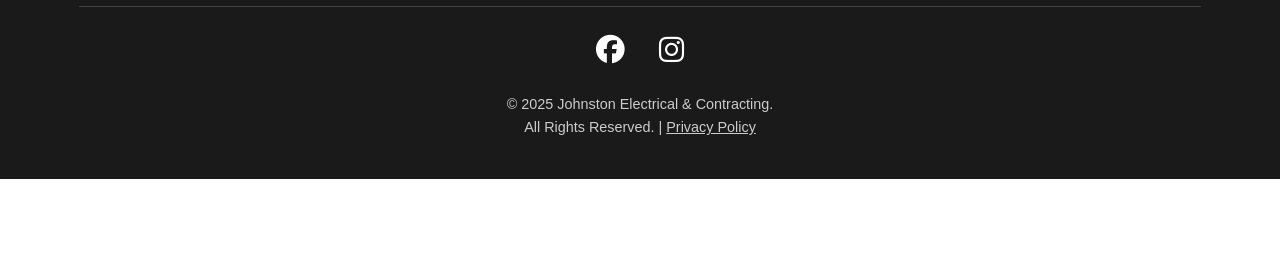
==== commit 80e9ad7b: "" ====
--- a/index.html
+++ b/index.html
@@ -303,27 +303,27 @@
                 </div>
                 <div class="awards-grid-badges">
                     
-                    <!-- 2026 Awards (Starts Opened) -->
-                    <div class="badge-card">
-                        <div class="badge-header active" onclick="toggleAward(this)">
+                    <div class="badge-card" style="border: 2px solid var(--primary-color, #0d6efd); box-shadow: 0 4px 15px rgba(0,0,0,0.08);">
+                        <div class="badge-header" onclick="toggleAward(this)" style="background: #f8fafc;">
                             <div class="header-content">
                                 <span>2026</span> 
-                                <i class="fas fa-trophy header-trophy"></i>
+                                <span style="background: #ef4444; color: #fff; font-size: 0.75rem; font-weight: 700; padding: 3px 8px; border-radius: 12px; margin-left: 8px; vertical-align: middle;">JUST ANNOUNCED!</span>
+                            </div>
+                            <div style="display: flex; align-items: center; gap: 10px;">
                                 <span class="award-count">6 Awards</span>
-                            </div>
-                            <i class="fas fa-chevron-up toggle-icon"></i>
-                        </div>
-                        <div class="badge-container" style="display: block;">
-                            <div class="award-list-item"><i class="fas fa-award" style="color: #b0c4de;"></i><div class="award-details"><span class="award-cat">Home Improvements</span><span class="award-rank">PLATINUM</span></div></div>
-                            <div class="award-list-item"><i class="fas fa-award" style="color: #b0c4de;"></i><div class="award-details"><span class="award-cat">Residential Construction</span><span class="award-rank">PLATINUM</span></div></div>
-                            <div class="award-list-item"><i class="fas fa-award" style="color: #b0c4de;"></i><div class="award-details"><span class="award-cat">Lighting</span><span class="award-rank">PLATINUM</span></div></div>
-                            <div class="award-list-item"><i class="fas fa-trophy" style="color: #ffd700;"></i><div class="award-details"><span class="award-cat">Electrician</span><span class="award-rank">GOLD</span></div></div>
-                            <div class="award-list-item"><i class="fas fa-trophy" style="color: #ffd700;"></i><div class="award-details"><span class="award-cat">General Contractors</span><span class="award-rank">GOLD</span></div></div>
-                            <div class="award-list-item"><i class="fas fa-trophy" style="color: #ffd700;"></i><div class="award-details"><span class="award-cat">Bathroom Specialists</span><span class="award-rank">GOLD</span></div></div>
-                        </div>
-                    </div>
-
-                    <!-- 2025 Awards (Starts Collapsed) -->
+                                <i class="fas fa-chevron-up toggle-icon"></i>
+                            </div>
+                        </div>
+                        <div class="badge-container">
+                            <div class="award-list-item"><i class="fas fa-trophy" style="color: #94a3b8; text-shadow: 1px 1px 2px rgba(0,0,0,0.3);"></i><div class="award-details"><span class="award-cat">Home Improvements</span><span class="award-rank">PLATINUM</span></div></div>
+                            <div class="award-list-item"><i class="fas fa-trophy" style="color: #94a3b8; text-shadow: 1px 1px 2px rgba(0,0,0,0.3);"></i><div class="award-details"><span class="award-cat">Residential Construction</span><span class="award-rank">PLATINUM</span></div></div>
+                            <div class="award-list-item"><i class="fas fa-trophy" style="color: #94a3b8; text-shadow: 1px 1px 2px rgba(0,0,0,0.3);"></i><div class="award-details"><span class="award-cat">Lighting</span><span class="award-rank">PLATINUM</span></div></div>
+                            <div class="award-list-item"><i class="fas fa-trophy" style="color: #fbbf24; text-shadow: 1px 1px 2px rgba(0,0,0,0.2);"></i><div class="award-details"><span class="award-cat">Electrician</span><span class="award-rank">GOLD</span></div></div>
+                            <div class="award-list-item"><i class="fas fa-trophy" style="color: #fbbf24; text-shadow: 1px 1px 2px rgba(0,0,0,0.2);"></i><div class="award-details"><span class="award-cat">General Contractors</span><span class="award-rank">GOLD</span></div></div>
+                            <div class="award-list-item"><i class="fas fa-trophy" style="color: #fbbf24; text-shadow: 1px 1px 2px rgba(0,0,0,0.2);"></i><div class="award-details"><span class="award-cat">Bathroom Specialists</span><span class="award-rank">GOLD</span></div></div>
+                        </div>
+                    </div>
+
                     <div class="badge-card closed-year">
                         <div class="badge-header" onclick="toggleAward(this)">
                             <div class="header-content">
@@ -333,17 +333,16 @@
                             </div>
                             <i class="fas fa-chevron-down toggle-icon"></i>
                         </div>
-                        <div class="badge-container" style="display: none;">
-                            <div class="award-list-item"><i class="fas fa-award" style="color: #b0c4de;"></i><div class="award-details"><span class="award-cat">Electrician</span><span class="award-rank">PLATINUM</span></div></div>
-                            <div class="award-list-item"><i class="fas fa-award" style="color: #b0c4de;"></i><div class="award-details"><span class="award-cat">Lighting</span><span class="award-rank">PLATINUM</span></div></div>
-                            <div class="award-list-item"><i class="fas fa-award" style="color: #b0c4de;"></i><div class="award-details"><span class="award-cat">Residential Const.</span><span class="award-rank">PLATINUM</span></div></div>
-                            <div class="award-list-item"><i class="fas fa-trophy" style="color: #ffd700;"></i><div class="award-details"><span class="award-cat">General Contractor</span><span class="award-rank">GOLD</span></div></div>
-                            <div class="award-list-item"><i class="fas fa-trophy" style="color: #ffd700;"></i><div class="award-details"><span class="award-cat">Home Reno</span><span class="award-rank">GOLD</span></div></div>
-                            <div class="award-list-item"><i class="fas fa-trophy" style="color: #ffd700;"></i><div class="award-details"><span class="award-cat">Bathroom Specialist</span><span class="award-rank">GOLD</span></div></div>
-                        </div>
-                    </div>
-
-                    <!-- 2024 Awards (Starts Collapsed) -->
+                        <div class="badge-container">
+                            <div class="award-list-item"><i class="fas fa-trophy" style="color: #94a3b8; text-shadow: 1px 1px 2px rgba(0,0,0,0.3);"></i><div class="award-details"><span class="award-cat">Electrician</span><span class="award-rank">PLATINUM</span></div></div>
+                            <div class="award-list-item"><i class="fas fa-trophy" style="color: #94a3b8; text-shadow: 1px 1px 2px rgba(0,0,0,0.3);"></i><div class="award-details"><span class="award-cat">Lighting</span><span class="award-rank">PLATINUM</span></div></div>
+                            <div class="award-list-item"><i class="fas fa-trophy" style="color: #94a3b8; text-shadow: 1px 1px 2px rgba(0,0,0,0.3);"></i><div class="award-details"><span class="award-cat">Residential Const.</span><span class="award-rank">PLATINUM</span></div></div>
+                            <div class="award-list-item"><i class="fas fa-trophy" style="color: #fbbf24; text-shadow: 1px 1px 2px rgba(0,0,0,0.2);"></i><div class="award-details"><span class="award-cat">General Contractor</span><span class="award-rank">GOLD</span></div></div>
+                            <div class="award-list-item"><i class="fas fa-trophy" style="color: #fbbf24; text-shadow: 1px 1px 2px rgba(0,0,0,0.2);"></i><div class="award-details"><span class="award-cat">Home Reno</span><span class="award-rank">GOLD</span></div></div>
+                            <div class="award-list-item"><i class="fas fa-trophy" style="color: #fbbf24; text-shadow: 1px 1px 2px rgba(0,0,0,0.2);"></i><div class="award-details"><span class="award-cat">Bathroom Specialist</span><span class="award-rank">GOLD</span></div></div>
+                        </div>
+                    </div>
+
                     <div class="badge-card closed-year">
                         <div class="badge-header" onclick="toggleAward(this)">
                             <div class="header-content">
@@ -353,15 +352,14 @@
                             </div>
                             <i class="fas fa-chevron-down toggle-icon"></i>
                         </div>
-                        <div class="badge-container" style="display: none;">
-                            <div class="award-list-item"><i class="fas fa-award" style="color: #b0c4de;"></i><div class="award-details"><span class="award-cat">General Contractor</span><span class="award-rank">PLATINUM</span></div></div>
-                            <div class="award-list-item"><i class="fas fa-award" style="color: #b0c4de;"></i><div class="award-details"><span class="award-cat">Lighting</span><span class="award-rank">PLATINUM</span></div></div>
-                            <div class="award-list-item"><i class="fas fa-trophy" style="color: #ffd700;"></i><div class="award-details"><span class="award-cat">Home Reno</span><span class="award-rank">GOLD</span></div></div>
-                            <div class="award-list-item"><i class="fas fa-medal" style="color: #c0c0c0;"></i><div class="award-details"><span class="award-cat">Electrician</span><span class="award-rank">SILVER</span></div></div>
-                        </div>
-                    </div>
-
-                    <!-- 2023 Awards (Starts Collapsed) -->
+                        <div class="badge-container">
+                            <div class="award-list-item"><i class="fas fa-trophy" style="color: #94a3b8; text-shadow: 1px 1px 2px rgba(0,0,0,0.3);"></i><div class="award-details"><span class="award-cat">General Contractor</span><span class="award-rank">PLATINUM</span></div></div>
+                            <div class="award-list-item"><i class="fas fa-trophy" style="color: #94a3b8; text-shadow: 1px 1px 2px rgba(0,0,0,0.3);"></i><div class="award-details"><span class="award-cat">Lighting</span><span class="award-rank">PLATINUM</span></div></div>
+                            <div class="award-list-item"><i class="fas fa-trophy" style="color: #fbbf24; text-shadow: 1px 1px 2px rgba(0,0,0,0.2);"></i><div class="award-details"><span class="award-cat">Home Reno</span><span class="award-rank">GOLD</span></div></div>
+                            <div class="award-list-item"><i class="fas fa-trophy" style="color: #cbd5e1; text-shadow: 1px 1px 2px rgba(0,0,0,0.2);"></i><div class="award-details"><span class="award-cat">Electrician</span><span class="award-rank">SILVER</span></div></div>
+                        </div>
+                    </div>
+
                     <div class="badge-card closed-year">
                         <div class="badge-header" onclick="toggleAward(this)">
                             <div class="header-content">
@@ -371,13 +369,12 @@
                             </div>
                             <i class="fas fa-chevron-down toggle-icon"></i>
                         </div>
-                        <div class="badge-container" style="display: none;">
-                            <div class="award-list-item"><i class="fas fa-award" style="color: #b0c4de;"></i><div class="award-details"><span class="award-cat">Electrician</span><span class="award-rank">PLATINUM</span></div></div>
-                            <div class="award-list-item"><i class="fas fa-award" style="color: #b0c4de;"></i><div class="award-details"><span class="award-cat">Lighting</span><span class="award-rank">PLATINUM</span></div></div>
-                        </div>
-                    </div>
-
-                    <!-- 2022 Awards (Starts Collapsed) -->
+                        <div class="badge-container">
+                            <div class="award-list-item"><i class="fas fa-trophy" style="color: #94a3b8; text-shadow: 1px 1px 2px rgba(0,0,0,0.3);"></i><div class="award-details"><span class="award-cat">Electrician</span><span class="award-rank">PLATINUM</span></div></div>
+                            <div class="award-list-item"><i class="fas fa-trophy" style="color: #94a3b8; text-shadow: 1px 1px 2px rgba(0,0,0,0.3);"></i><div class="award-details"><span class="award-cat">Lighting</span><span class="award-rank">PLATINUM</span></div></div>
+                        </div>
+                    </div>
+
                     <div class="badge-card closed-year">
                         <div class="badge-header" onclick="toggleAward(this)">
                             <div class="header-content">
@@ -387,9 +384,9 @@
                             </div>
                             <i class="fas fa-chevron-down toggle-icon"></i>
                         </div>
-                        <div class="badge-container" style="display: none;">
-                            <div class="award-list-item"><i class="fas fa-award" style="color: #b0c4de;"></i><div class="award-details"><span class="award-cat">Electrician</span><span class="award-rank">PLATINUM</span></div></div>
-                            <div class="award-list-item"><i class="fas fa-award" style="color: #b0c4de;"></i><div class="award-details"><span class="award-cat">Lighting</span><span class="award-rank">PLATINUM</span></div></div>
+                        <div class="badge-container">
+                            <div class="award-list-item"><i class="fas fa-trophy" style="color: #94a3b8; text-shadow: 1px 1px 2px rgba(0,0,0,0.3);"></i><div class="award-details"><span class="award-cat">Electrician</span><span class="award-rank">PLATINUM</span></div></div>
+                            <div class="award-list-item"><i class="fas fa-trophy" style="color: #94a3b8; text-shadow: 1px 1px 2px rgba(0,0,0,0.3);"></i><div class="award-details"><span class="award-cat">Lighting</span><span class="award-rank">PLATINUM</span></div></div>
                         </div>
                     </div>
 
@@ -401,7 +398,6 @@
     <section id="community" class="section-padding bg-white">
         <div class="container">
             <div class="community-row">
-                
                 <div class="col-flex community-text">
                     <h4 class="community-subtitle">Giving Back</h4>
                     <h2>Community Impact</h2>
@@ -422,7 +418,6 @@
                         <h3 class="text-white">Locally Owned.<br>Community Driven.</h3>
                     </div>
                 </div>
-
             </div>
         </div>
     </section>
@@ -475,7 +470,6 @@
 
             <div class="faq-wrapper" style="display: flex; flex-wrap: wrap; gap: 20px; justify-content: center;">
                 
-                <!-- Column 1 -->
                 <div class="faq-column" style="flex: 1; min-width: 300px; max-width: 500px;">
                     
                     <div class="faq-item" style="margin-bottom: 15px; border-radius: 8px; border: 1px solid #e5e7eb; background: #f8fafc; padding: 15px;">
@@ -516,7 +510,6 @@
 
                 </div> 
 
-                <!-- Column 2 -->
                 <div class="faq-column" style="flex: 1; min-width: 300px; max-width: 500px;">
                     
                     <div class="faq-item" style="margin-bottom: 15px; border-radius: 8px; border: 1px solid #e5e7eb; background: #f8fafc; padding: 15px;">
@@ -556,15 +549,17 @@
         </div>
     </section>
 
-    <section class="section-padding bg-light" style="padding: 40px 0;"> 
+    <section class="section-padding bg-light text-center">
         <div class="container">
-            <div style="max-width: 900px; margin: 0 auto; text-align: center;">
-                <h3 style="font-size: 1.4rem; margin-bottom: 15px; color: #333;">Proudly Serving Kawartha Lakes</h3>
-                <p style="font-size: 1rem; color: #666; line-height: 1.6;">
-                    We are based in <strong>Woodville</strong> and regularly complete electrical and renovation projects throughout 
-                    <strong>Lindsay</strong>, <strong>Fenelon Falls</strong>, <strong>Little Britain</strong>, <strong>Cannington</strong>, 
-                    <strong>Beaverton</strong>, <strong>Manilla</strong>, <strong>Sunderland</strong>, and the surrounding farm and cottage country.
-                </p>
+            <h3>Proudly Serving Kawartha Lakes</h3>
+            <p style="max-width:600px; margin: 10px auto 30px auto; color:#666;">
+                We are based in Woodville and regularly complete electrical and renovation projects throughout Lindsay, Fenelon Falls, Little Britain, Cannington, Beaverton, and the surrounding farm and cottage country.
+            </p>
+            <div class="map-container" style="max-width: 900px; margin: 0 auto; border-radius: 8px; overflow: hidden; height: 350px; box-shadow: 0 4px 12px rgba(0,0,0,0.1);">
+                <iframe 
+                    src="https://maps.google.com/maps?q=Kawartha+Lakes,+ON&t=&z=9&ie=UTF8&iwloc=&output=embed" 
+                    width="100%" height="100%" style="border:0;" allowfullscreen="" loading="lazy" referrerpolicy="no-referrer-when-downgrade" title="Map of Kawartha Lakes Service Area">
+                </iframe>
             </div>
         </div>
     </section>
@@ -580,7 +575,6 @@
         </a>
     </div>
 
-    <!-- Contact Modal Form -->
     <div id="contactModal" class="modal-overlay">
         <div class="modal-content">
             <button class="close-modal" aria-label="Close modal">×</button>
@@ -649,7 +643,6 @@
                     </div>
                 </div>
 
-                <!-- Turnstile Widget -->
                 <div class="cf-turnstile" data-sitekey="0x4AAAAAAD3P3lCkucCia6ef" data-appearance="interaction-only"></div>
                 <div id="form-status" style="margin-bottom: 15px; text-align: center; font-weight: bold; font-size: 0.9rem;"></div>
 
@@ -668,7 +661,6 @@
         <img class="lightbox-content" id="lightboxImage" alt="Expanded project view">
     </div>
 
-    <!-- Required Cloudflare Turnstile Script -->
     <script src="https://challenges.cloudflare.com/turnstile/v0/api.js" async defer></script>
     <script src="./components.js"></script>
 </body>
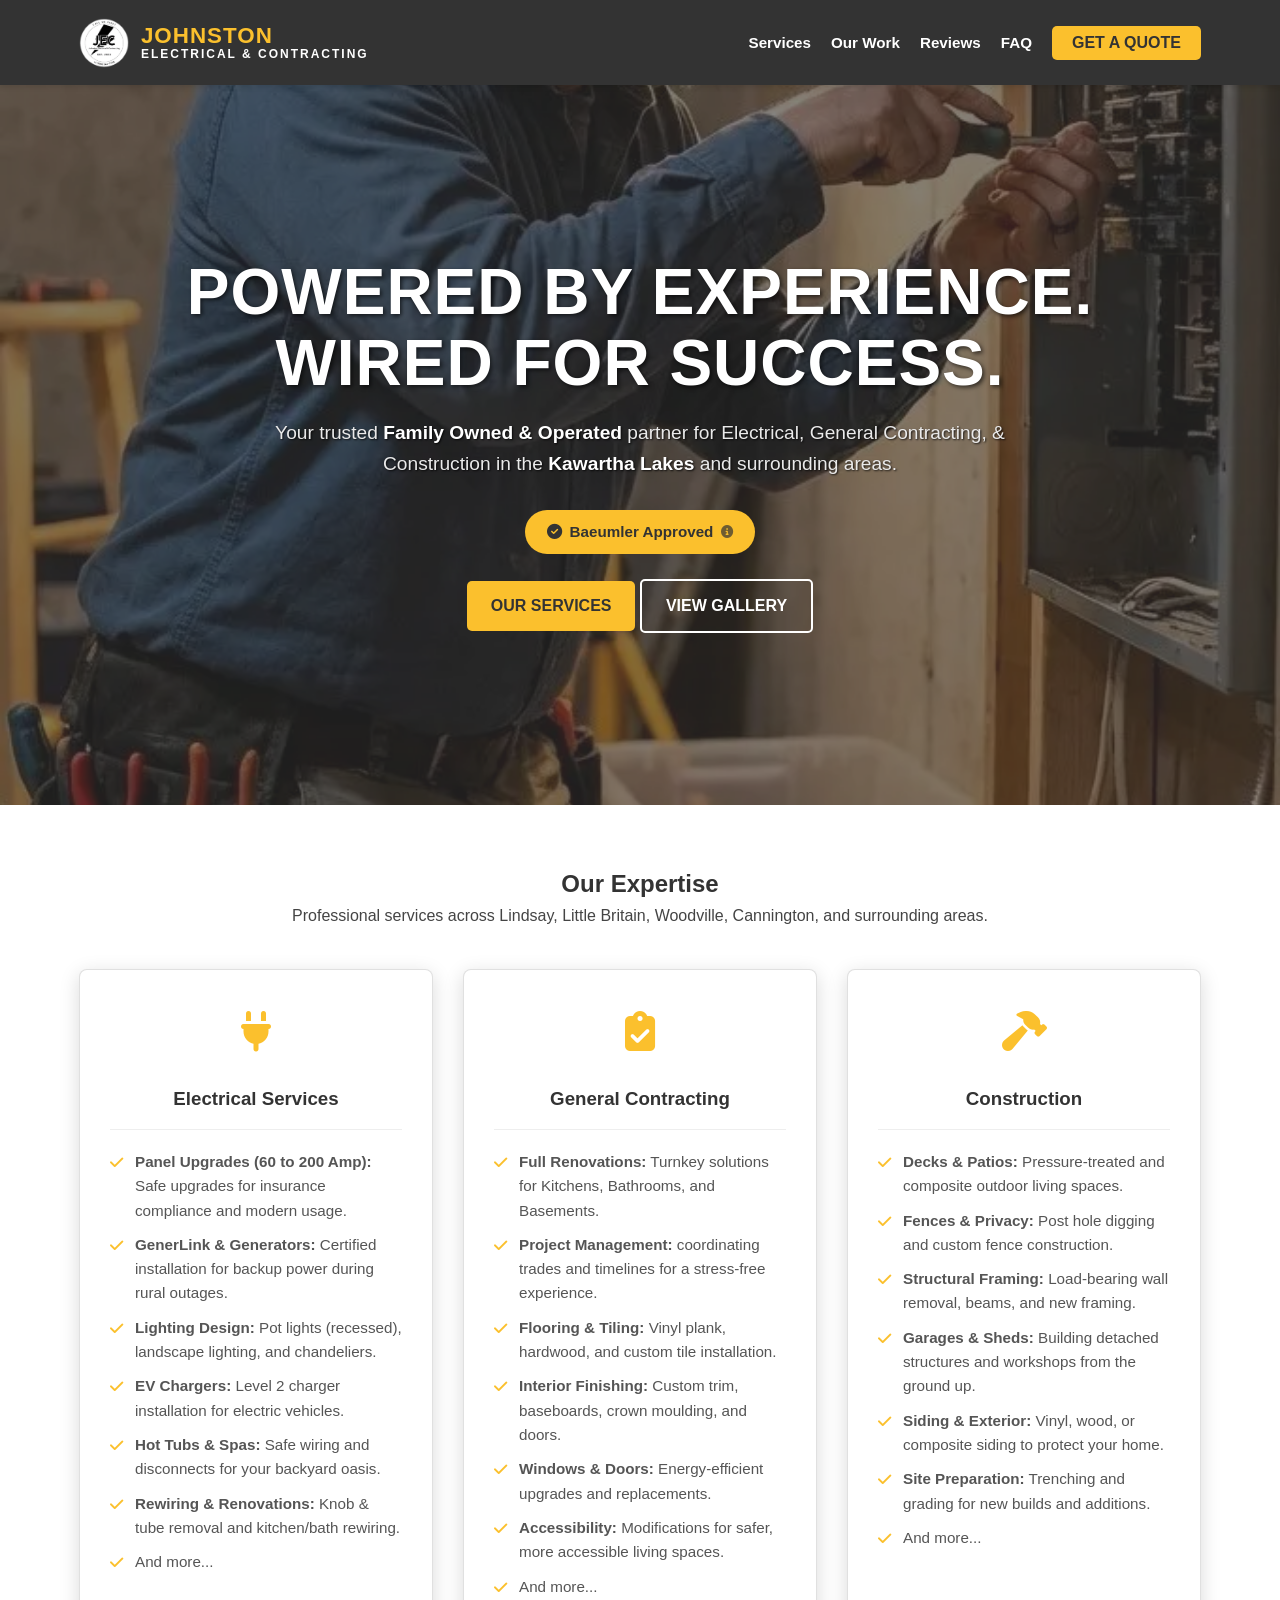
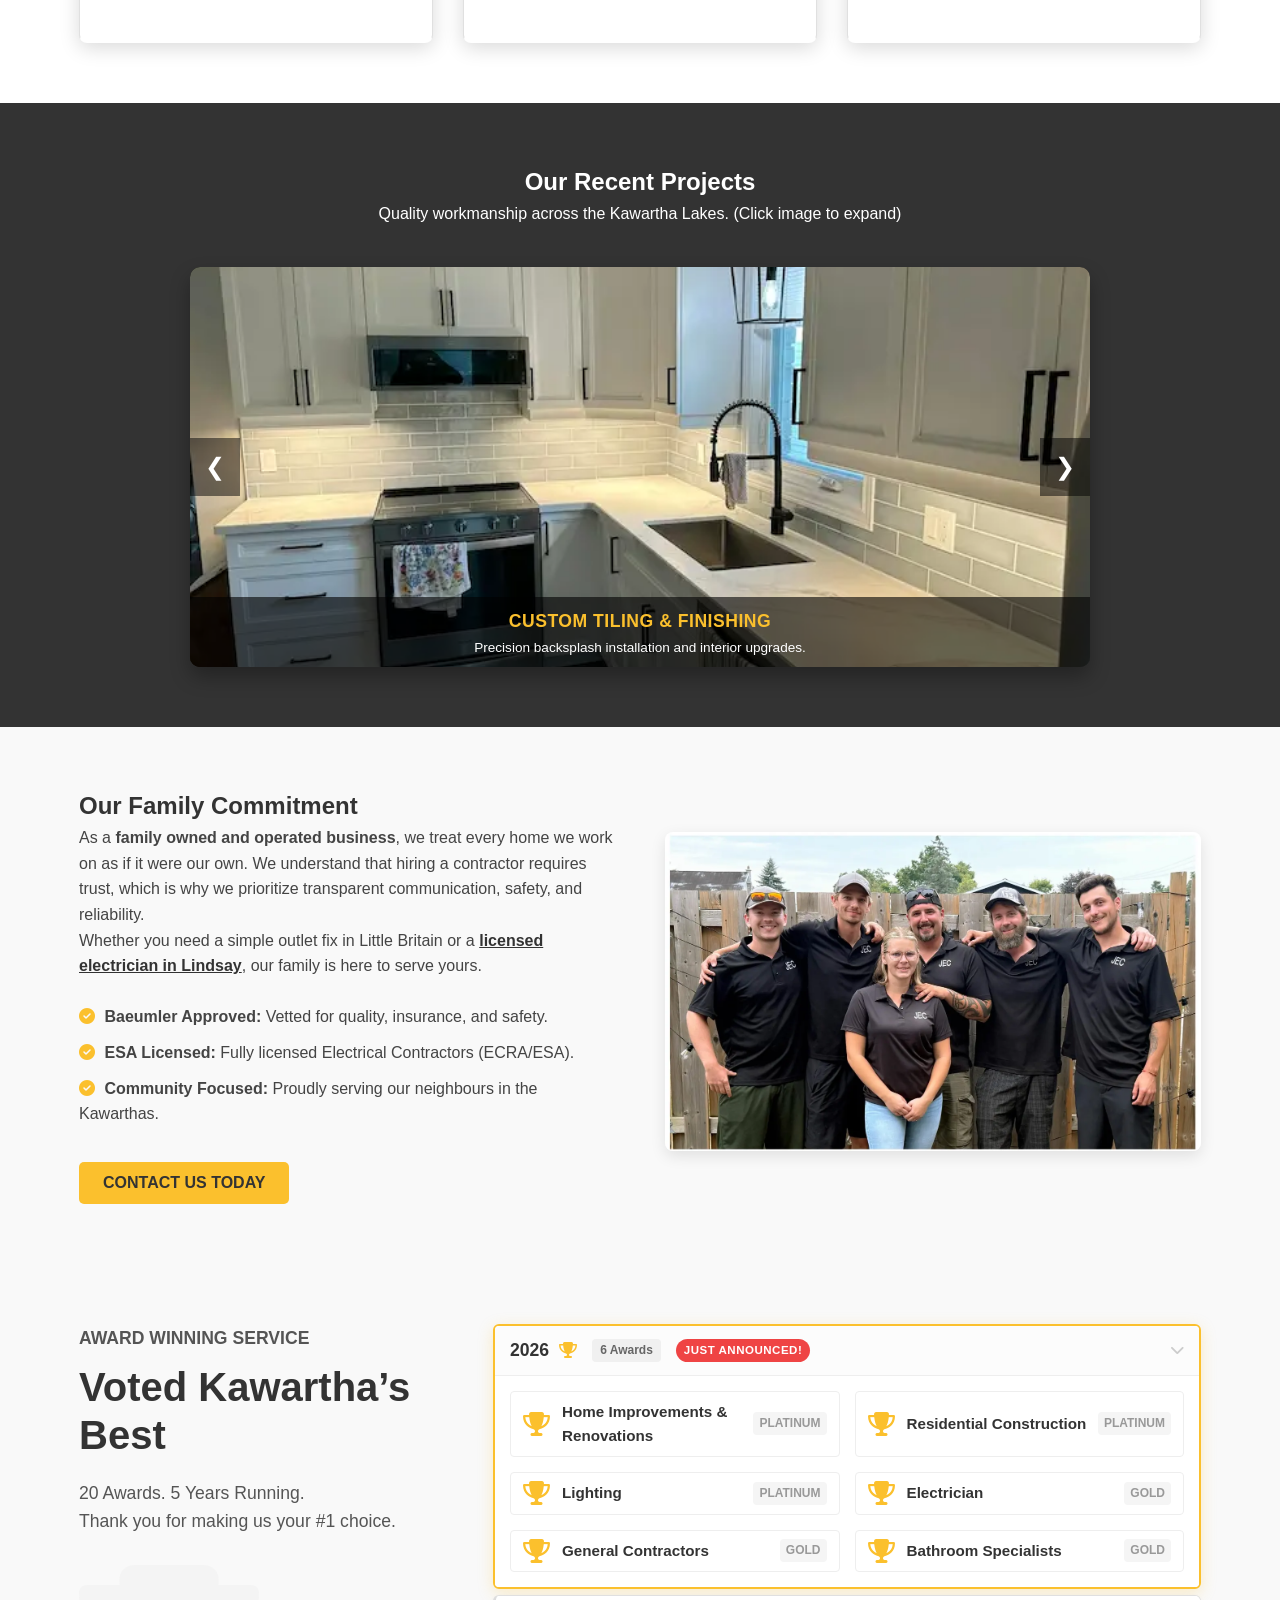
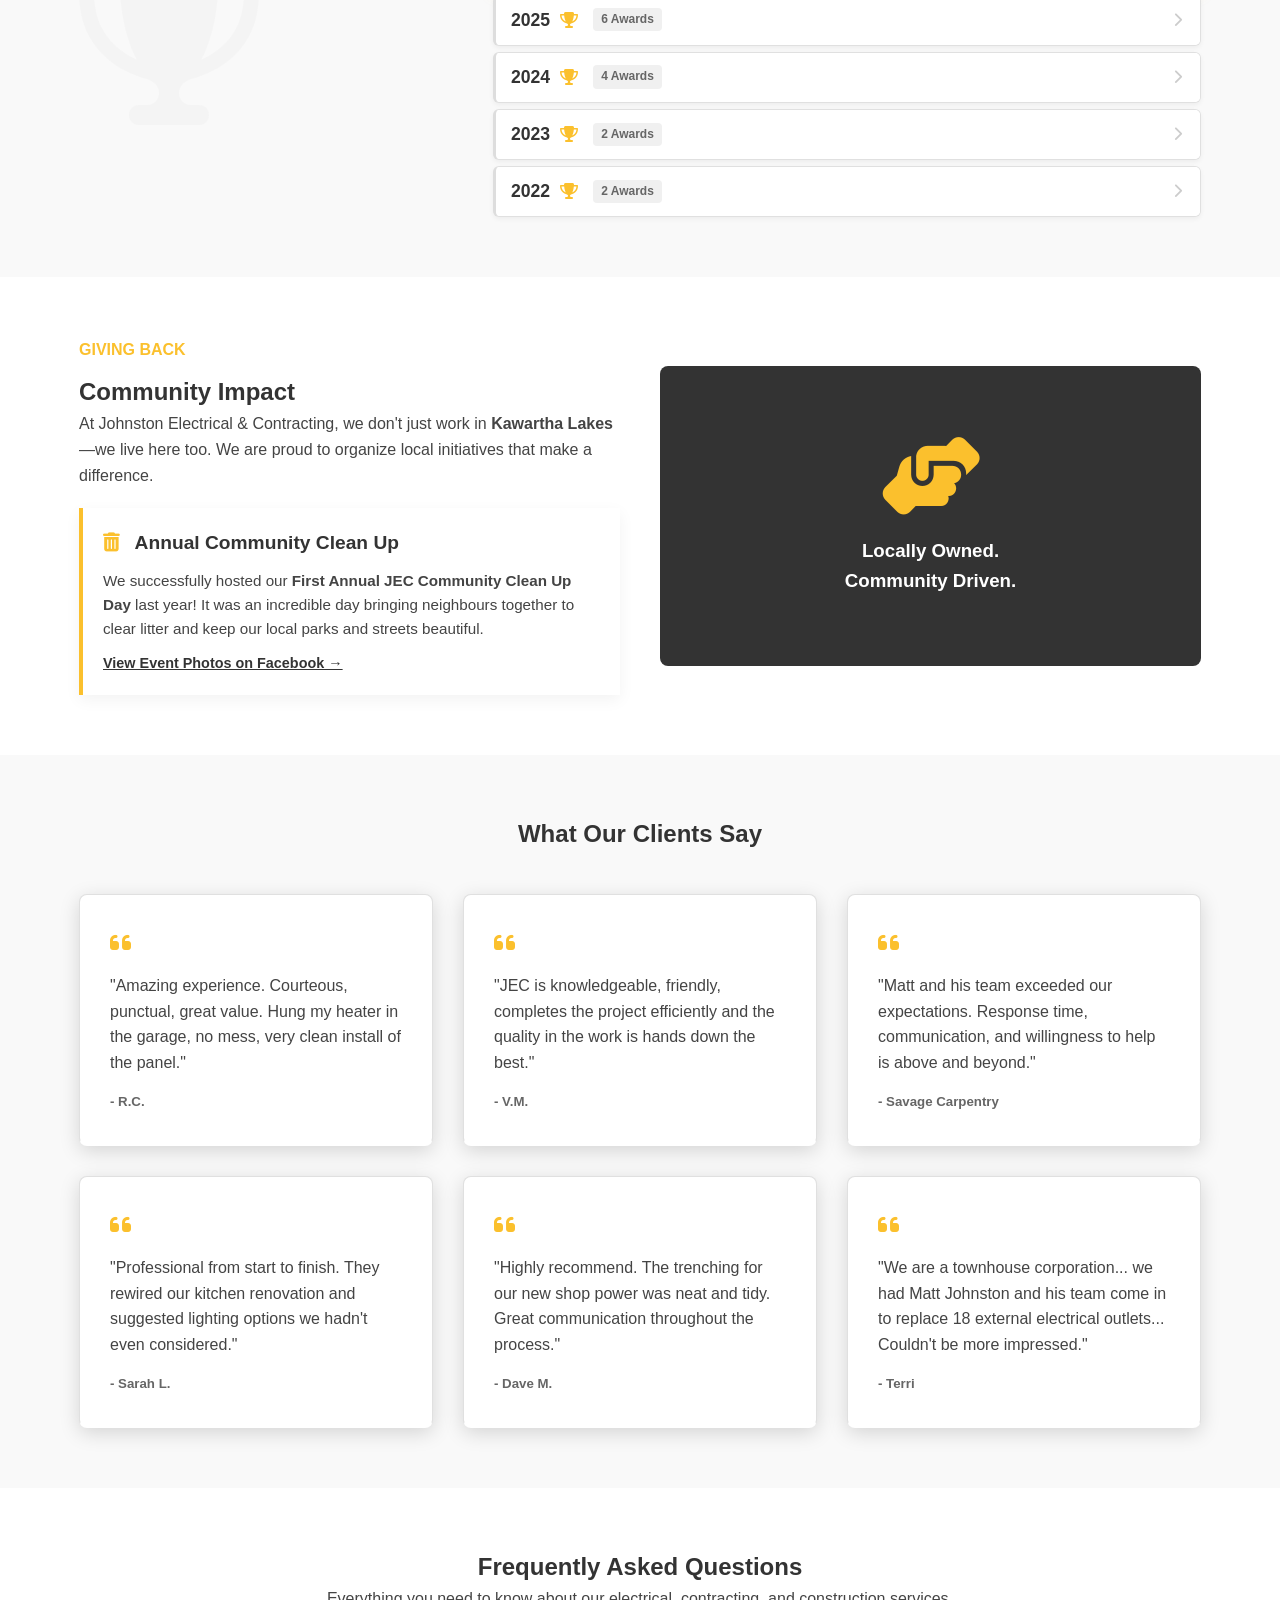
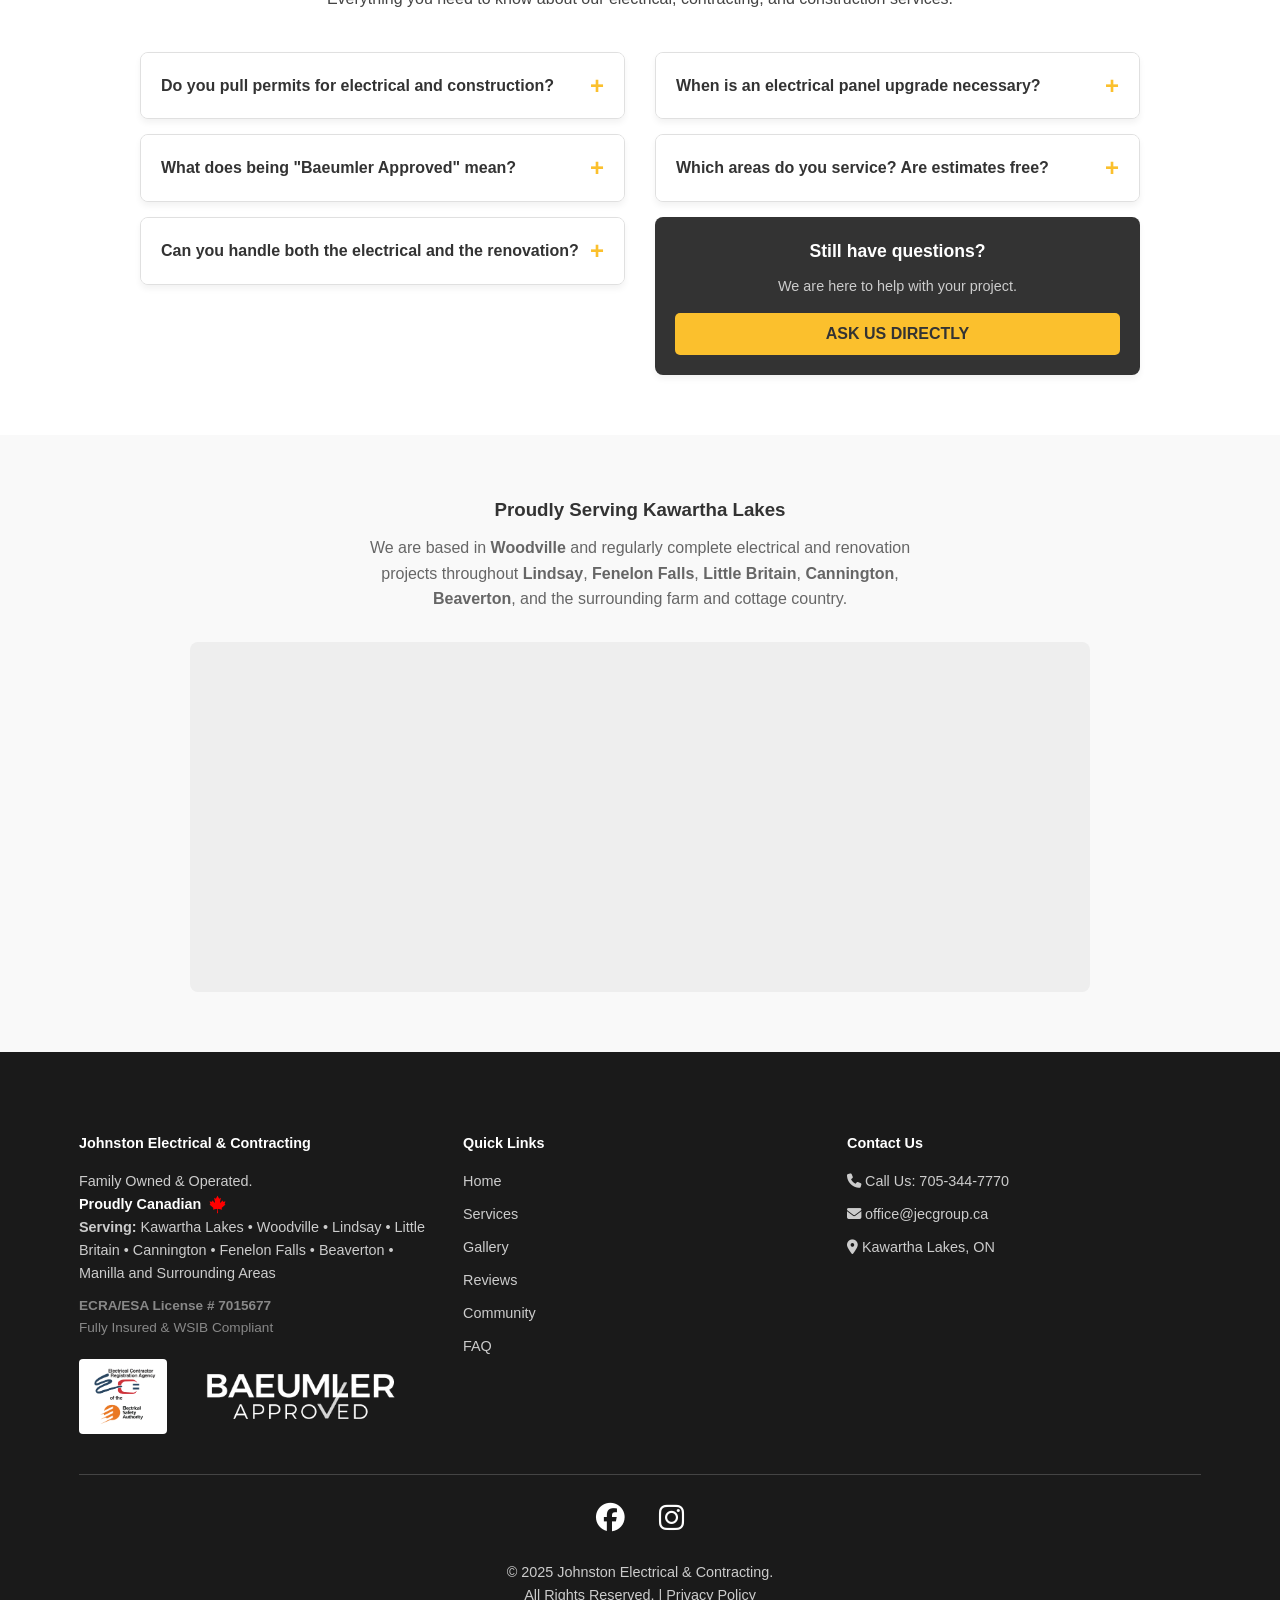
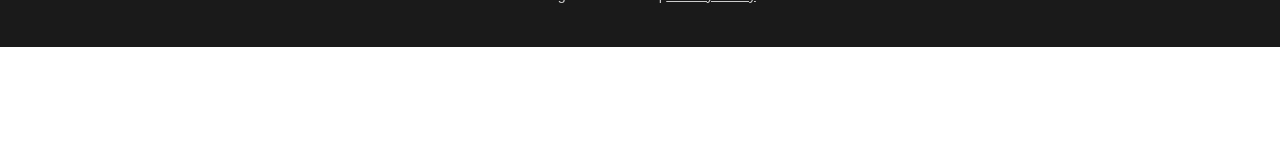
==== commit 8f43cad8: "" ====
--- a/index.html
+++ b/index.html
@@ -72,6 +72,7 @@
           "@id": "https://johnstonelectricalcontracting.com/#organization",
           "image": "https://johnstonelectricalcontracting.com/pai/logos/logo.webp",
           "telephone": "+1-705-344-7770",
+          "email": "office@jecgroup.ca",
           "url": "https://johnstonelectricalcontracting.com",
           "priceRange": "$$",
           "address": {
@@ -80,16 +81,28 @@
             "addressRegion": "ON",
             "addressCountry": "CA"
           },
+          "geo": {
+            "@type": "GeoCoordinates",
+            "latitude": "44.4981",
+            "longitude": "-78.9864"
+          },
           "areaServed": [
             { "@type": "City", "name": "Kawartha Lakes" },
             { "@type": "City", "name": "Lindsay" },
-            { "@type": "City", "name": "Woodville" },
+            { "@type": "Woodville", "name": "Woodville" },
             { "@type": "City", "name": "Little Britain" },
             { "@type": "City", "name": "Cannington" },
             { "@type": "City", "name": "Fenelon Falls" }
           ],
+          "aggregateRating": {
+            "@type": "AggregateRating",
+            "ratingValue": "5.0",
+            "reviewCount": "20",
+            "bestRating": "5"
+          },
           "sameAs": [
-            "https://www.facebook.com/people/Johnston-Electrical-Contracting/100086603058003/"
+            "https://www.facebook.com/JohnstonEC",
+            "https://www.instagram.com/johnstonelectricalcontracting"
           ]
         }
       ]
@@ -190,10 +203,10 @@
             <p>Quality workmanship across the Kawartha Lakes. (Click image to expand)</p>
 
             <div class="carousel-wrapper" role="region" aria-label="Project gallery carousel">
-                <button class="carousel-btn prev-btn" aria-label="Previous project">❮</button>
-                <div class="carousel-track" role="list">
+                <button class="carousel-btn prev-btn" aria-label="Previous slide">&#10094;</button>
+                <div class="carousel-track">
                     
-                    <div class="carousel-slide" role="listitem">
+                    <div class="carousel-slide">
                         <img src="./pai/projects/custom-tile-backsplash-kawartha.webp" alt="Custom subway tile backsplash installation in Kawartha Lakes" width="800" height="600" onclick="openLightbox(this.src)">
                         <div class="carousel-caption">
                             <h3>Custom Tiling & Finishing</h3>
@@ -201,7 +214,7 @@
                         </div>
                     </div>
 
-                    <div class="carousel-slide" role="listitem">
+                    <div class="carousel-slide">
                         <img src="./pai/projects/custom-cabinet-lighting-lindsay.webp" alt="Custom cabinet interior lighting and backsplash LED" width="800" height="600" onclick="openLightbox(this.src)">
                         <div class="carousel-caption">
                             <h3>Custom Lighting Design</h3>
@@ -209,7 +222,7 @@
                         </div>
                     </div>
 
-                    <div class="carousel-slide" role="listitem">
+                    <div class="carousel-slide">
                         <img src="./pai/projects/modern-bathroom-remodel-woodville.webp" alt="Modern bathroom renovation with LED mirror and glass shower" width="800" height="600" onclick="openLightbox(this.src)">
                         <div class="carousel-caption">
                             <h3>Luxury Bathrooms</h3>
@@ -217,7 +230,7 @@
                         </div>
                     </div>
                     
-                    <div class="carousel-slide" role="listitem">
+                    <div class="carousel-slide">
                         <img src="./pai/projects/outdoor-lighting-beaverton.webp" alt="Custom exterior soffit or LED lighting" loading="lazy" width="800" height="600" onclick="openLightbox(this.src)">
                         <div class="carousel-caption">
                             <h3>Exterior Lighting Solutions</h3>
@@ -225,7 +238,7 @@
                         </div>
                     </div>
 
-                    <div class="carousel-slide" role="listitem">
+                    <div class="carousel-slide">
                         <img src="./pai/projects/generators-installed-port-perry.webp" alt="Rural GenerLink installation in Kawartha Lakes" width="800" height="600" onclick="openLightbox(this.src)">
                         <div class="carousel-caption">
                             <h3>Generator Installation</h3>
@@ -233,7 +246,7 @@
                         </div>
                     </div>
 
-                    <div class="carousel-slide" role="listitem">
+                    <div class="carousel-slide">
                         <img src="./pai/projects/custom-deck-construction-fenelon-falls.webp" alt="Custom timber deck construction" width="800" height="600" onclick="openLightbox(this.src)">
                         <div class="carousel-caption">
                             <h3>Decks & Construction</h3>
@@ -241,7 +254,7 @@
                         </div>
                     </div>
 
-                    <div class="carousel-slide" role="listitem">
+                    <div class="carousel-slide">
                         <img src="./pai/projects/custom-wall-paneling-woodville.webp" alt="Custom wainscoting and wall paneling in Woodville" loading="lazy" width="800" height="600" onclick="openLightbox(this.src)">
                         <div class="carousel-caption">
                             <h3>Interior Finishing</h3>
@@ -249,7 +262,7 @@
                         </div>
                     </div>
 
-                    <div class="carousel-slide" role="listitem">
+                    <div class="carousel-slide">
                         <img src="./pai/projects/open-concept-renovation-cannington.webp" alt="Full open concept renovation with flooring and pot lights" loading="lazy" width="800" height="600" onclick="openLightbox(this.src)">
                         <div class="carousel-caption">
                             <h3>Full Renovations</h3>
@@ -257,7 +270,7 @@
                         </div>
                     </div>
                            
-                    <div class="carousel-slide" role="listitem">
+                    <div class="carousel-slide">
                         <img src="./pai/projects/panel-60A-200A-upgrade-peterborough.webp" alt="Clean and professional 200A panel upgrades" loading="lazy" width="800" height="600" onclick="openLightbox(this.src)">
                         <div class="carousel-caption">
                             <h3>200A Panel Upgrades</h3>
@@ -266,7 +279,7 @@
                     </div>
 
                 </div>
-                <button class="carousel-btn next-btn" aria-label="Next project">❯</button>
+                <button class="carousel-btn next-btn" aria-label="Next slide">&#10095;</button>
             </div>
         </div>
     </section>
@@ -276,7 +289,7 @@
             <div class="trust-content">
                 <h2>Our Family Commitment</h2>
                 <p>As a <strong>family owned and operated business</strong>, we treat every home we work on as if it were our own. We understand that hiring a contractor requires trust, which is why we prioritize transparent communication, safety, and reliability.</p>
-                <p>Whether you need a simple outlet fix in Little Britain or a full home renovation in Lindsay, our family is here to serve yours.</p>
+                <p>Whether you need a simple outlet fix in Little Britain or a <a href="/lindsay-electrician.html" style="color: var(--secondary-color); font-weight: 700; text-decoration: underline;">licensed electrician in Lindsay</a>, our family is here to serve yours.</p>
                 <br>
                 <ul class="trust-list">
                     <li><i class="fas fa-check-circle"></i> <strong>Baeumler Approved:</strong> Vetted for quality, insurance, and safety.</li>
@@ -296,31 +309,30 @@
         <div class="container">
             <div class="awards-split-layout">
                 <div class="awards-intro-side">
-                    <h4 class="community-subtitle">Award Winning Service</h4>
+                    <p class="community-subtitle">Award Winning Service</p>
                     <h2>Voted Kawartha’s Best</h2>
                     <p>20 Awards. 5 Years Running.<br>Thank you for making us your #1 choice.</p>
                     <i class="fas fa-trophy intro-big-icon"></i>
                 </div>
                 <div class="awards-grid-badges">
                     
-                    <div class="badge-card" style="border: 2px solid var(--primary-color, #0d6efd); box-shadow: 0 4px 15px rgba(0,0,0,0.08);">
-                        <div class="badge-header" onclick="toggleAward(this)" style="background: #f8fafc;">
+                    <div class="badge-card" style="border: 2px solid var(--primary-color); box-shadow: 0 4px 15px rgba(251, 192, 45, 0.25);">
+                        <div class="badge-header" onclick="toggleAward(this)">
                             <div class="header-content">
                                 <span>2026</span> 
-                                <span style="background: #ef4444; color: #fff; font-size: 0.75rem; font-weight: 700; padding: 3px 8px; border-radius: 12px; margin-left: 8px; vertical-align: middle;">JUST ANNOUNCED!</span>
-                            </div>
-                            <div style="display: flex; align-items: center; gap: 10px;">
+                                <i class="fas fa-trophy header-trophy"></i>
                                 <span class="award-count">6 Awards</span>
-                                <i class="fas fa-chevron-up toggle-icon"></i>
-                            </div>
+                                <span style="background: #ef4444; color: #fff; font-size: 0.72rem; font-weight: 700; padding: 2px 8px; border-radius: 12px; margin-left: 5px; text-transform: uppercase; letter-spacing: 0.5px;">Just Announced!</span>
+                            </div>
+                            <i class="fas fa-chevron-down toggle-icon"></i>
                         </div>
                         <div class="badge-container">
-                            <div class="award-list-item"><i class="fas fa-trophy" style="color: #94a3b8; text-shadow: 1px 1px 2px rgba(0,0,0,0.3);"></i><div class="award-details"><span class="award-cat">Home Improvements</span><span class="award-rank">PLATINUM</span></div></div>
-                            <div class="award-list-item"><i class="fas fa-trophy" style="color: #94a3b8; text-shadow: 1px 1px 2px rgba(0,0,0,0.3);"></i><div class="award-details"><span class="award-cat">Residential Construction</span><span class="award-rank">PLATINUM</span></div></div>
-                            <div class="award-list-item"><i class="fas fa-trophy" style="color: #94a3b8; text-shadow: 1px 1px 2px rgba(0,0,0,0.3);"></i><div class="award-details"><span class="award-cat">Lighting</span><span class="award-rank">PLATINUM</span></div></div>
-                            <div class="award-list-item"><i class="fas fa-trophy" style="color: #fbbf24; text-shadow: 1px 1px 2px rgba(0,0,0,0.2);"></i><div class="award-details"><span class="award-cat">Electrician</span><span class="award-rank">GOLD</span></div></div>
-                            <div class="award-list-item"><i class="fas fa-trophy" style="color: #fbbf24; text-shadow: 1px 1px 2px rgba(0,0,0,0.2);"></i><div class="award-details"><span class="award-cat">General Contractors</span><span class="award-rank">GOLD</span></div></div>
-                            <div class="award-list-item"><i class="fas fa-trophy" style="color: #fbbf24; text-shadow: 1px 1px 2px rgba(0,0,0,0.2);"></i><div class="award-details"><span class="award-cat">Bathroom Specialists</span><span class="award-rank">GOLD</span></div></div>
+                            <div class="award-list-item"><i class="fas fa-trophy"></i><div class="award-details"><span class="award-cat">Home Improvements & Renovations</span><span class="award-rank">PLATINUM</span></div></div>
+                            <div class="award-list-item"><i class="fas fa-trophy"></i><div class="award-details"><span class="award-cat">Residential Construction</span><span class="award-rank">PLATINUM</span></div></div>
+                            <div class="award-list-item"><i class="fas fa-trophy"></i><div class="award-details"><span class="award-cat">Lighting</span><span class="award-rank">PLATINUM</span></div></div>
+                            <div class="award-list-item"><i class="fas fa-trophy"></i><div class="award-details"><span class="award-cat">Electrician</span><span class="award-rank">GOLD</span></div></div>
+                            <div class="award-list-item"><i class="fas fa-trophy"></i><div class="award-details"><span class="award-cat">General Contractors</span><span class="award-rank">GOLD</span></div></div>
+                            <div class="award-list-item"><i class="fas fa-trophy"></i><div class="award-details"><span class="award-cat">Bathroom Specialists</span><span class="award-rank">GOLD</span></div></div>
                         </div>
                     </div>
 
@@ -334,12 +346,12 @@
                             <i class="fas fa-chevron-down toggle-icon"></i>
                         </div>
                         <div class="badge-container">
-                            <div class="award-list-item"><i class="fas fa-trophy" style="color: #94a3b8; text-shadow: 1px 1px 2px rgba(0,0,0,0.3);"></i><div class="award-details"><span class="award-cat">Electrician</span><span class="award-rank">PLATINUM</span></div></div>
-                            <div class="award-list-item"><i class="fas fa-trophy" style="color: #94a3b8; text-shadow: 1px 1px 2px rgba(0,0,0,0.3);"></i><div class="award-details"><span class="award-cat">Lighting</span><span class="award-rank">PLATINUM</span></div></div>
-                            <div class="award-list-item"><i class="fas fa-trophy" style="color: #94a3b8; text-shadow: 1px 1px 2px rgba(0,0,0,0.3);"></i><div class="award-details"><span class="award-cat">Residential Const.</span><span class="award-rank">PLATINUM</span></div></div>
-                            <div class="award-list-item"><i class="fas fa-trophy" style="color: #fbbf24; text-shadow: 1px 1px 2px rgba(0,0,0,0.2);"></i><div class="award-details"><span class="award-cat">General Contractor</span><span class="award-rank">GOLD</span></div></div>
-                            <div class="award-list-item"><i class="fas fa-trophy" style="color: #fbbf24; text-shadow: 1px 1px 2px rgba(0,0,0,0.2);"></i><div class="award-details"><span class="award-cat">Home Reno</span><span class="award-rank">GOLD</span></div></div>
-                            <div class="award-list-item"><i class="fas fa-trophy" style="color: #fbbf24; text-shadow: 1px 1px 2px rgba(0,0,0,0.2);"></i><div class="award-details"><span class="award-cat">Bathroom Specialist</span><span class="award-rank">GOLD</span></div></div>
+                            <div class="award-list-item"><i class="fas fa-trophy"></i><div class="award-details"><span class="award-cat">Electrician</span><span class="award-rank">PLATINUM</span></div></div>
+                            <div class="award-list-item"><i class="fas fa-trophy"></i><div class="award-details"><span class="award-cat">Lighting</span><span class="award-rank">PLATINUM</span></div></div>
+                            <div class="award-list-item"><i class="fas fa-trophy"></i><div class="award-details"><span class="award-cat">Residential Const.</span><span class="award-rank">PLATINUM</span></div></div>
+                            <div class="award-list-item"><i class="fas fa-trophy"></i><div class="award-details"><span class="award-cat">General Contractor</span><span class="award-rank">GOLD</span></div></div>
+                            <div class="award-list-item"><i class="fas fa-trophy"></i><div class="award-details"><span class="award-cat">Home Reno</span><span class="award-rank">GOLD</span></div></div>
+                            <div class="award-list-item"><i class="fas fa-trophy"></i><div class="award-details"><span class="award-cat">Bathroom Specialist</span><span class="award-rank">GOLD</span></div></div>
                         </div>
                     </div>
 
@@ -353,10 +365,10 @@
                             <i class="fas fa-chevron-down toggle-icon"></i>
                         </div>
                         <div class="badge-container">
-                            <div class="award-list-item"><i class="fas fa-trophy" style="color: #94a3b8; text-shadow: 1px 1px 2px rgba(0,0,0,0.3);"></i><div class="award-details"><span class="award-cat">General Contractor</span><span class="award-rank">PLATINUM</span></div></div>
-                            <div class="award-list-item"><i class="fas fa-trophy" style="color: #94a3b8; text-shadow: 1px 1px 2px rgba(0,0,0,0.3);"></i><div class="award-details"><span class="award-cat">Lighting</span><span class="award-rank">PLATINUM</span></div></div>
-                            <div class="award-list-item"><i class="fas fa-trophy" style="color: #fbbf24; text-shadow: 1px 1px 2px rgba(0,0,0,0.2);"></i><div class="award-details"><span class="award-cat">Home Reno</span><span class="award-rank">GOLD</span></div></div>
-                            <div class="award-list-item"><i class="fas fa-trophy" style="color: #cbd5e1; text-shadow: 1px 1px 2px rgba(0,0,0,0.2);"></i><div class="award-details"><span class="award-cat">Electrician</span><span class="award-rank">SILVER</span></div></div>
+                            <div class="award-list-item"><i class="fas fa-trophy"></i><div class="award-details"><span class="award-cat">General Contractor</span><span class="award-rank">PLATINUM</span></div></div>
+                            <div class="award-list-item"><i class="fas fa-trophy"></i><div class="award-details"><span class="award-cat">Lighting</span><span class="award-rank">PLATINUM</span></div></div>
+                            <div class="award-list-item"><i class="fas fa-trophy"></i><div class="award-details"><span class="award-cat">Home Reno</span><span class="award-rank">GOLD</span></div></div>
+                            <div class="award-list-item"><i class="fas fa-trophy"></i><div class="award-details"><span class="award-cat">Electrician</span><span class="award-rank">SILVER</span></div></div>
                         </div>
                     </div>
 
@@ -370,8 +382,8 @@
                             <i class="fas fa-chevron-down toggle-icon"></i>
                         </div>
                         <div class="badge-container">
-                            <div class="award-list-item"><i class="fas fa-trophy" style="color: #94a3b8; text-shadow: 1px 1px 2px rgba(0,0,0,0.3);"></i><div class="award-details"><span class="award-cat">Electrician</span><span class="award-rank">PLATINUM</span></div></div>
-                            <div class="award-list-item"><i class="fas fa-trophy" style="color: #94a3b8; text-shadow: 1px 1px 2px rgba(0,0,0,0.3);"></i><div class="award-details"><span class="award-cat">Lighting</span><span class="award-rank">PLATINUM</span></div></div>
+                            <div class="award-list-item"><i class="fas fa-trophy"></i><div class="award-details"><span class="award-cat">Electrician</span><span class="award-rank">PLATINUM</span></div></div>
+                            <div class="award-list-item"><i class="fas fa-trophy"></i><div class="award-details"><span class="award-cat">Lighting</span><span class="award-rank">PLATINUM</span></div></div>
                         </div>
                     </div>
 
@@ -385,8 +397,8 @@
                             <i class="fas fa-chevron-down toggle-icon"></i>
                         </div>
                         <div class="badge-container">
-                            <div class="award-list-item"><i class="fas fa-trophy" style="color: #94a3b8; text-shadow: 1px 1px 2px rgba(0,0,0,0.3);"></i><div class="award-details"><span class="award-cat">Electrician</span><span class="award-rank">PLATINUM</span></div></div>
-                            <div class="award-list-item"><i class="fas fa-trophy" style="color: #94a3b8; text-shadow: 1px 1px 2px rgba(0,0,0,0.3);"></i><div class="award-details"><span class="award-cat">Lighting</span><span class="award-rank">PLATINUM</span></div></div>
+                            <div class="award-list-item"><i class="fas fa-trophy"></i><div class="award-details"><span class="award-cat">Electrician</span><span class="award-rank">PLATINUM</span></div></div>
+                            <div class="award-list-item"><i class="fas fa-trophy"></i><div class="award-details"><span class="award-cat">Lighting</span><span class="award-rank">PLATINUM</span></div></div>
                         </div>
                     </div>
 
@@ -399,7 +411,7 @@
         <div class="container">
             <div class="community-row">
                 <div class="col-flex community-text">
-                    <h4 class="community-subtitle">Giving Back</h4>
+                    <p class="community-subtitle">Giving Back</p>
                     <h2>Community Impact</h2>
                     <p>At Johnston Electrical & Contracting, we don't just work in <strong>Kawartha Lakes</strong>—we live here too. We are proud to organize local initiatives that make a difference.</p>
                     
@@ -408,7 +420,7 @@
                             <i class="fas fa-trash-alt highlight-icon"></i> Annual Community Clean Up
                         </h3>
                         <p class="highlight-text">We successfully hosted our <strong>First Annual JEC Community Clean Up Day</strong> last year! It was an incredible day bringing neighbours together to clear litter and keep our local parks and streets beautiful.</p>
-                        <a href="https://www.facebook.com/share/p/1DF4X1BHmC/" target="_blank" class="highlight-link">View Event Photos on Facebook &rarr;</a>
+                        <a href="https://www.facebook.com/share/p/1DF4X1BHmC/" target="_blank" rel="noopener noreferrer" class="highlight-link">View Event Photos on Facebook &rarr;</a>
                     </div>
                 </div>
 
@@ -468,79 +480,61 @@
                 <p>Everything you need to know about our electrical, contracting, and construction services.</p>
             </div>
 
-            <div class="faq-wrapper" style="display: flex; flex-wrap: wrap; gap: 20px; justify-content: center;">
+            <div class="faq-wrapper">
                 
-                <div class="faq-column" style="flex: 1; min-width: 300px; max-width: 500px;">
-                    
-                    <div class="faq-item" style="margin-bottom: 15px; border-radius: 8px; border: 1px solid #e5e7eb; background: #f8fafc; padding: 15px;">
+                <div class="faq-column">
+                    <div class="faq-item">
                         <details>
-                            <summary style="font-weight: 700; cursor: pointer; list-style: none; display: flex; justify-content: space-between; align-items: center;">
-                                Do you pull permits for electrical and construction?
-                                <i class="fas fa-chevron-down" style="font-size: 0.85rem; color: #666;"></i>
-                            </summary>
-                            <div class="faq-answer" style="margin-top: 10px; color: #555; line-height: 1.5;">
+                            <summary>Do you pull permits for electrical and construction?</summary>
+                            <div class="faq-answer">
                                 Yes. As a Licensed Electrical Contractor (ECRA/ESA #7015677), we file all required notifications with the Electrical Safety Authority (ESA). We also handle municipal building permits for structural changes, additions, and basements across Kawartha Lakes.
                             </div>
                         </details>
                     </div>
 
-                    <div class="faq-item" style="margin-bottom: 15px; border-radius: 8px; border: 1px solid #e5e7eb; background: #f8fafc; padding: 15px;">
+                    <div class="faq-item">
                         <details>
-                            <summary style="font-weight: 700; cursor: pointer; list-style: none; display: flex; justify-content: space-between; align-items: center;">
-                                What does being "Baeumler Approved" mean?
-                                <i class="fas fa-chevron-down" style="font-size: 0.85rem; color: #666;"></i>
-                            </summary>
-                            <div class="faq-answer" style="margin-top: 10px; color: #555; line-height: 1.5;">
+                            <summary>What does being "Baeumler Approved" mean?</summary>
+                            <div class="faq-answer">
                                 It means we have been strictly vetted by a third party. To maintain this status, we must provide ongoing proof of comprehensive commercial liability insurance, active WSIB coverage, valid trade certifications, and a history of quality client work.
                             </div>
                         </details>
                     </div>
 
-                    <div class="faq-item" style="margin-bottom: 15px; border-radius: 8px; border: 1px solid #e5e7eb; background: #f8fafc; padding: 15px;">
+                    <div class="faq-item">
                         <details>
-                            <summary style="font-weight: 700; cursor: pointer; list-style: none; display: flex; justify-content: space-between; align-items: center;">
-                                Can you handle both the electrical and the renovation?
-                                <i class="fas fa-chevron-down" style="font-size: 0.85rem; color: #666;"></i>
-                            </summary>
-                            <div class="faq-answer" style="margin-top: 10px; color: #555; line-height: 1.5;">
+                            <summary>Can you handle both the electrical and the renovation?</summary>
+                            <div class="faq-answer">
                                 Absolutely. We act as your single point of contact. Rather than hiring an electrician and a separate general contractor for a kitchen, bathroom, or basement, our team coordinates the entire scope from rough-ins to custom finishing.
                             </div>
                         </details>
                     </div>
-
                 </div> 
 
-                <div class="faq-column" style="flex: 1; min-width: 300px; max-width: 500px;">
-                    
-                    <div class="faq-item" style="margin-bottom: 15px; border-radius: 8px; border: 1px solid #e5e7eb; background: #f8fafc; padding: 15px;">
+                <div class="faq-column">
+                    <div class="faq-item">
                         <details>
-                            <summary style="font-weight: 700; cursor: pointer; list-style: none; display: flex; justify-content: space-between; align-items: center;">
-                                When is an electrical panel upgrade necessary?
-                                <i class="fas fa-chevron-down" style="font-size: 0.85rem; color: #666;"></i>
-                            </summary>
-                            <div class="faq-answer" style="margin-top: 10px; color: #555; line-height: 1.5;">
+                            <summary>When is an electrical panel upgrade necessary?</summary>
+                            <div class="faq-answer">
                                 An upgrade from 60 or 100 Amp to 200 Amp is usually required if you are installing an EV charger, hot tub, heat pump, or induction range. It is also frequently mandated by home insurance providers when replacing obsolete fuse boxes.
                             </div>
                         </details>
                     </div>
 
-                    <div class="faq-item" style="margin-bottom: 15px; border-radius: 8px; border: 1px solid #e5e7eb; background: #f8fafc; padding: 15px;">
+                    <div class="faq-item">
                         <details>
-                            <summary style="font-weight: 700; cursor: pointer; list-style: none; display: flex; justify-content: space-between; align-items: center;">
-                                Which areas do you service? Are estimates free?
-                                <i class="fas fa-chevron-down" style="font-size: 0.85rem; color: #666;"></i>
-                            </summary>
-                            <div class="faq-answer" style="margin-top: 10px; color: #555; line-height: 1.5;">
+                            <summary>Which areas do you service? Are estimates free?</summary>
+                            <div class="faq-answer">
                                 Based out of Woodville, we proudly serve the entire Kawartha Lakes region, including <strong>Lindsay, Little Britain, Cannington, Fenelon Falls, Beaverton, Manilla,</strong> and surrounding rural communities. And yes, we provide detailed, free quotes for all projects!
                             </div>
                         </details>
                     </div>
 
-                    <div class="faq-item faq-cta" style="margin-top: 20px; text-align: center; background: #fff; padding: 20px; border-radius: 8px; border: 2px dashed #cbd5e1;">
+                    <div class="faq-item faq-cta">
                         <div class="faq-cta-content">
-                            <h3 class="faq-cta-title" style="margin-bottom: 10px; font-size: 1.2rem;">Still have questions?</h3>
-                            <p class="faq-cta-text" style="margin-bottom: 15px; color: #555;">We are here to help with your project.</p>
-                            <button onclick="openModal()" class="btn btn-primary btn-full" style="width: 100%;">Ask Us Directly</button>
+                            <h3 class="faq-cta-title">Still have questions?</h3>
+                            <p class="faq-cta-text">We are here to help with your project.</p>
+                            <button onclick="openModal()" class="btn btn-primary btn-full">Ask Us Directly</button>
                         </div>
                     </div>
                 </div>
@@ -553,11 +547,11 @@
         <div class="container">
             <h3>Proudly Serving Kawartha Lakes</h3>
             <p style="max-width:600px; margin: 10px auto 30px auto; color:#666;">
-                We are based in Woodville and regularly complete electrical and renovation projects throughout Lindsay, Fenelon Falls, Little Britain, Cannington, Beaverton, and the surrounding farm and cottage country.
+                We are based in <strong>Woodville</strong> and regularly complete electrical and renovation projects throughout <strong>Lindsay</strong>, <strong>Fenelon Falls</strong>, <strong>Little Britain</strong>, <strong>Cannington</strong>, <strong>Beaverton</strong>, and the surrounding farm and cottage country.
             </p>
-            <div class="map-container" style="max-width: 900px; margin: 0 auto; border-radius: 8px; overflow: hidden; height: 350px; box-shadow: 0 4px 12px rgba(0,0,0,0.1);">
+            <div class="map-container" style="max-width: 900px; margin: 0 auto; border-radius: 8px; overflow: hidden; height: 350px;">
                 <iframe 
-                    src="https://maps.google.com/maps?q=Kawartha+Lakes,+ON&t=&z=9&ie=UTF8&iwloc=&output=embed" 
+                    src="https://maps.google.com/maps?q=City+of+Kawartha+Lakes%2C+ON&t=&z=10&ie=UTF8&iwloc=&output=embed" 
                     width="100%" height="100%" style="border:0;" allowfullscreen="" loading="lazy" referrerpolicy="no-referrer-when-downgrade" title="Map of Kawartha Lakes Service Area">
                 </iframe>
             </div>
@@ -566,7 +560,7 @@
 
     <footer id="contact"></footer>
 
-    <div class="mobile-sticky-cta" style="padding-bottom: env(safe-area-inset-bottom, 0);">
+    <div class="mobile-sticky-cta">
         <a href="tel:7053447770" class="cta-call">
             <i class="fas fa-phone-alt"></i> Call Now
         </a>
@@ -577,7 +571,7 @@
 
     <div id="contactModal" class="modal-overlay">
         <div class="modal-content">
-            <button class="close-modal" aria-label="Close modal">×</button>
+            <button class="close-modal" aria-label="Close modal">&times;</button>
             <h2 class="modal-title">Request a Free Quote</h2>
             <p class="modal-subtitle">Fill out the form below and we will get back to you shortly.</p>
             
@@ -657,7 +651,7 @@
     </div>
 
     <div id="lightboxModal" class="modal-overlay" onclick="closeLightbox(event)">
-        <span class="close-modal" onclick="closeLightbox(event)">×</span>
+        <span class="close-modal" onclick="closeLightbox(event)">&times;</span>
         <img class="lightbox-content" id="lightboxImage" alt="Expanded project view">
     </div>
 
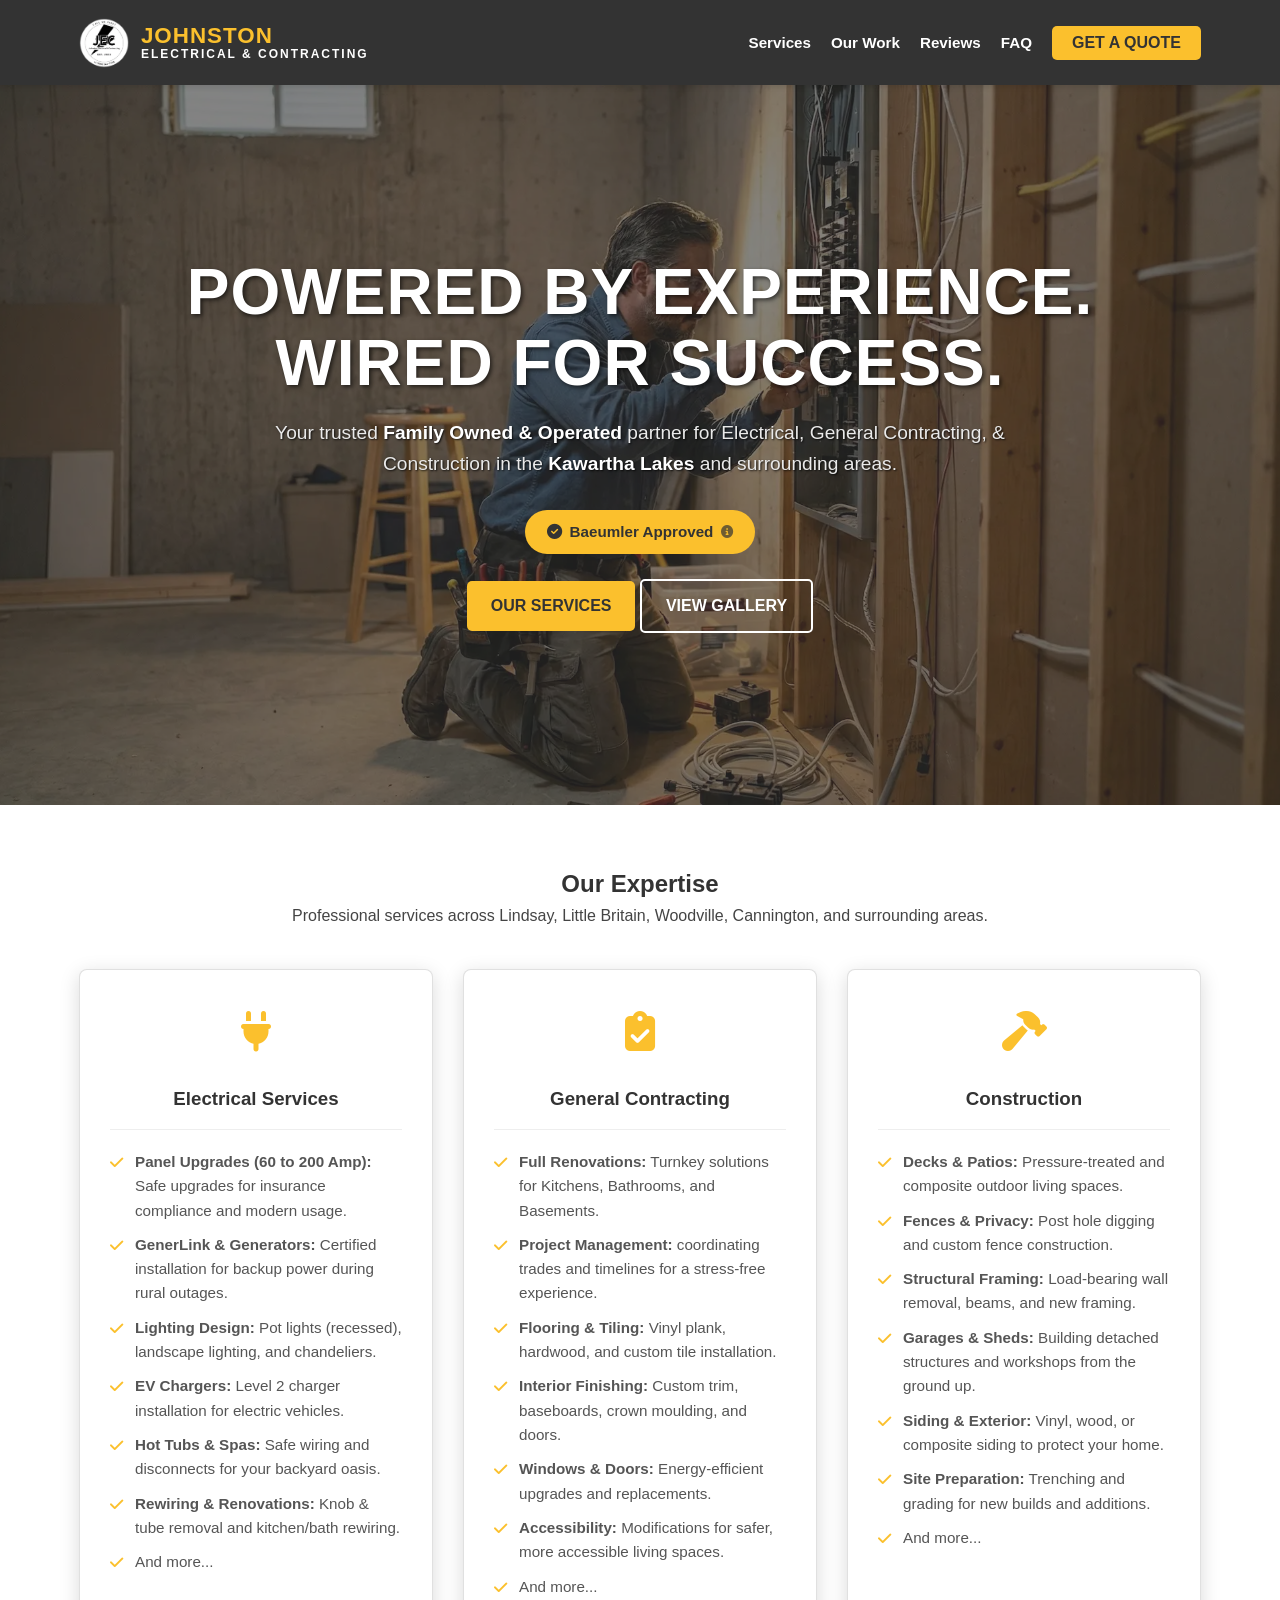
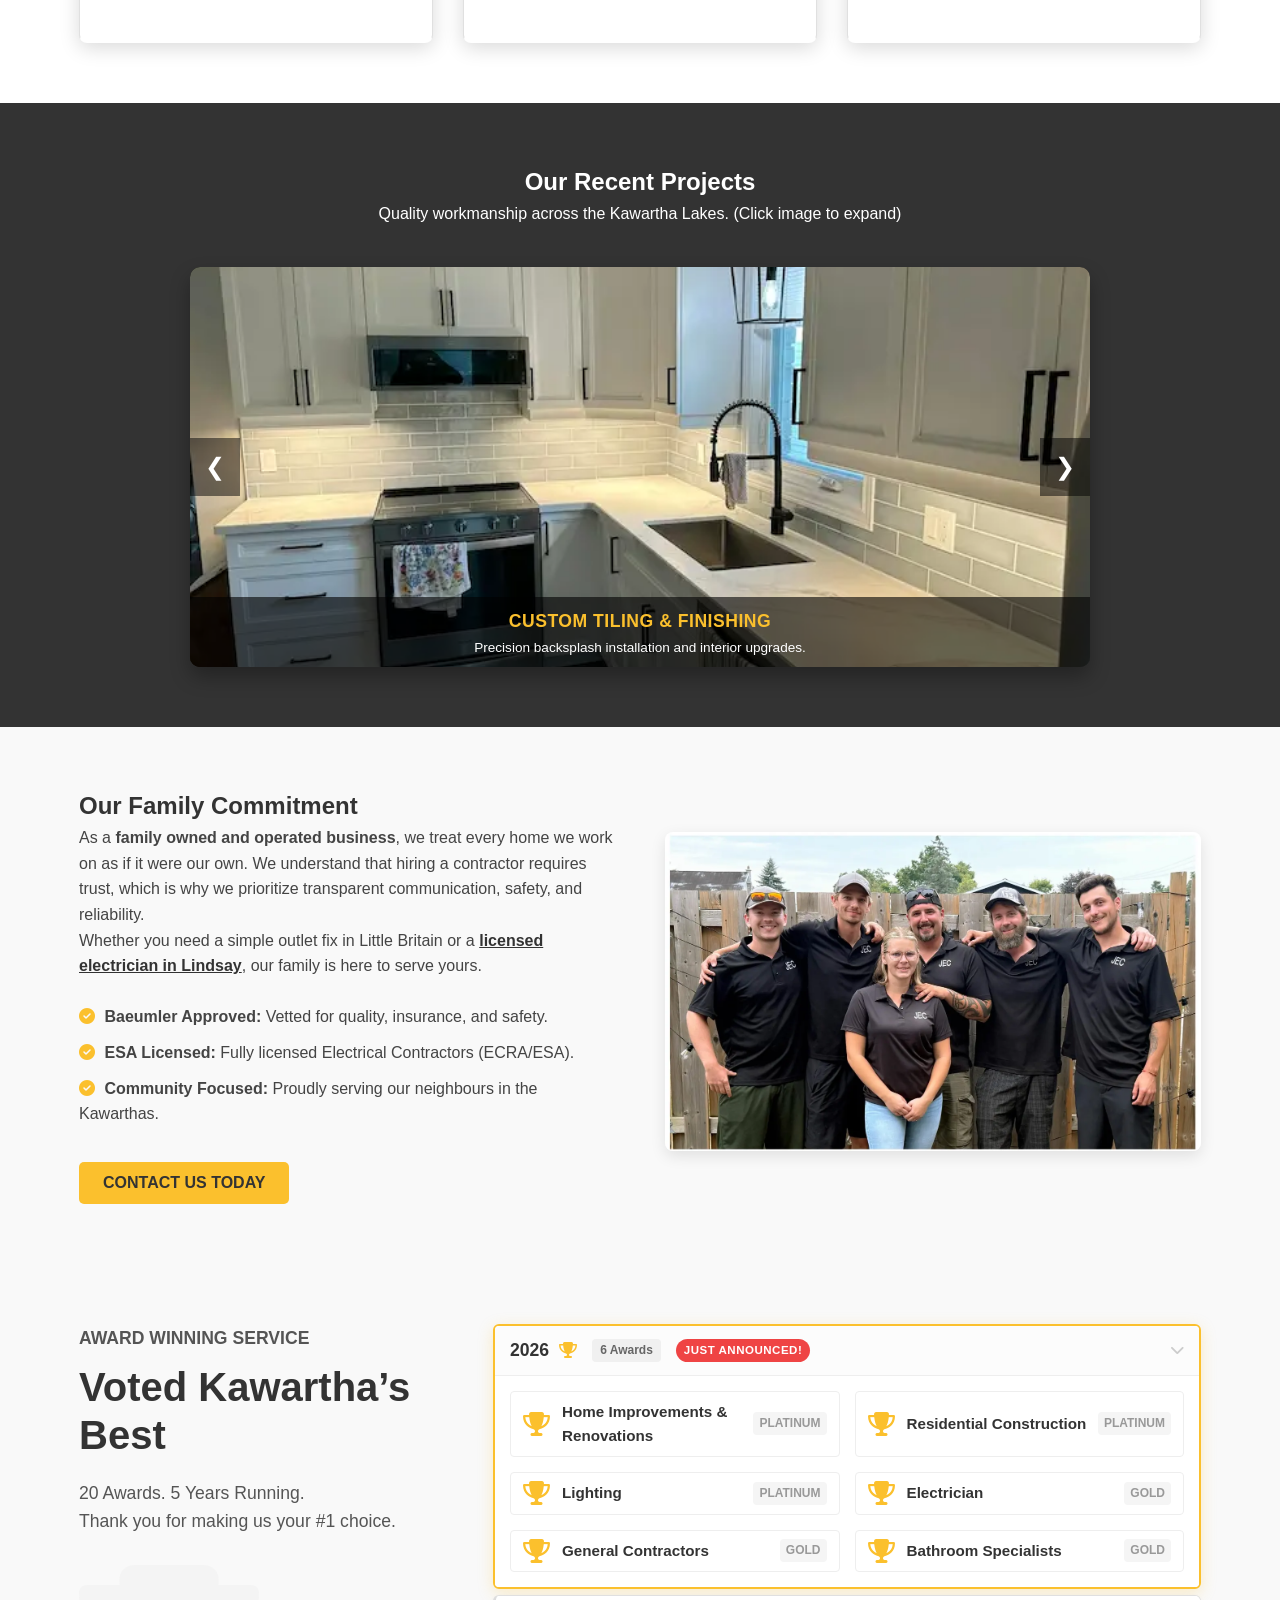
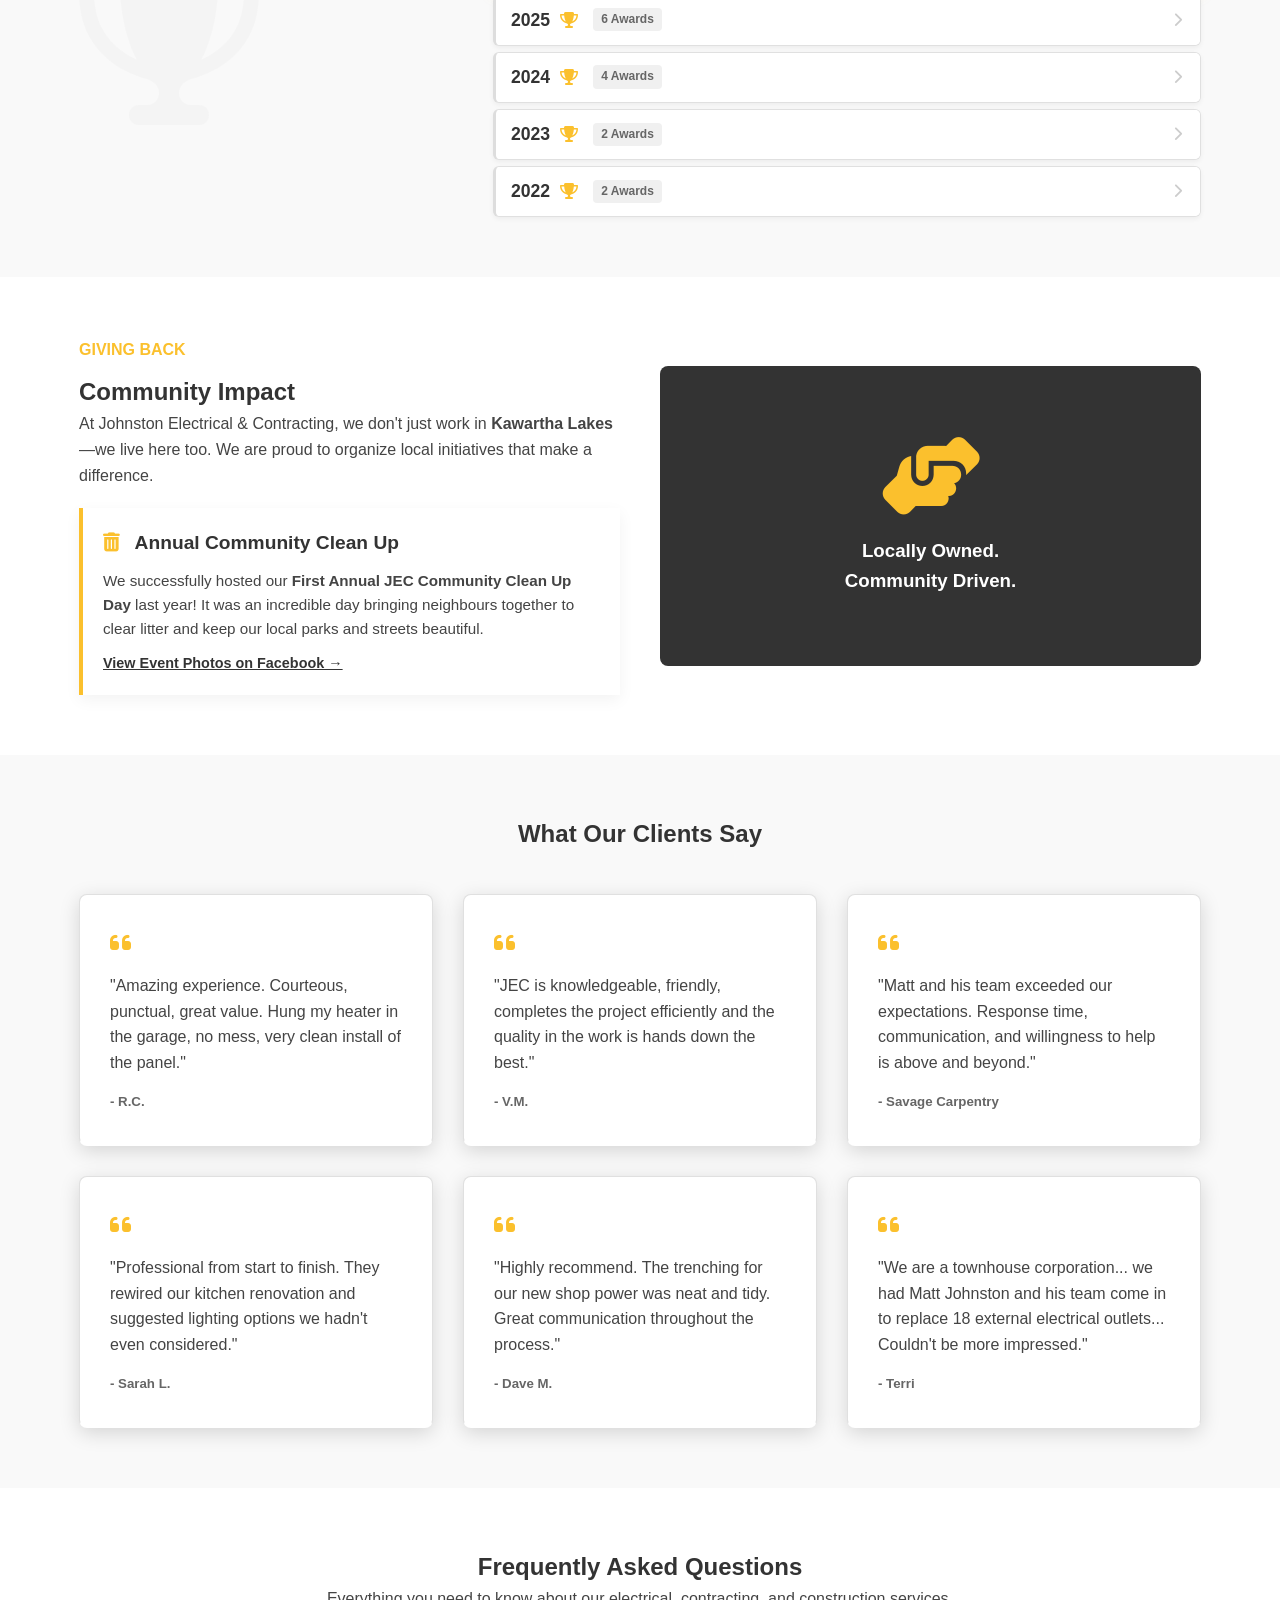
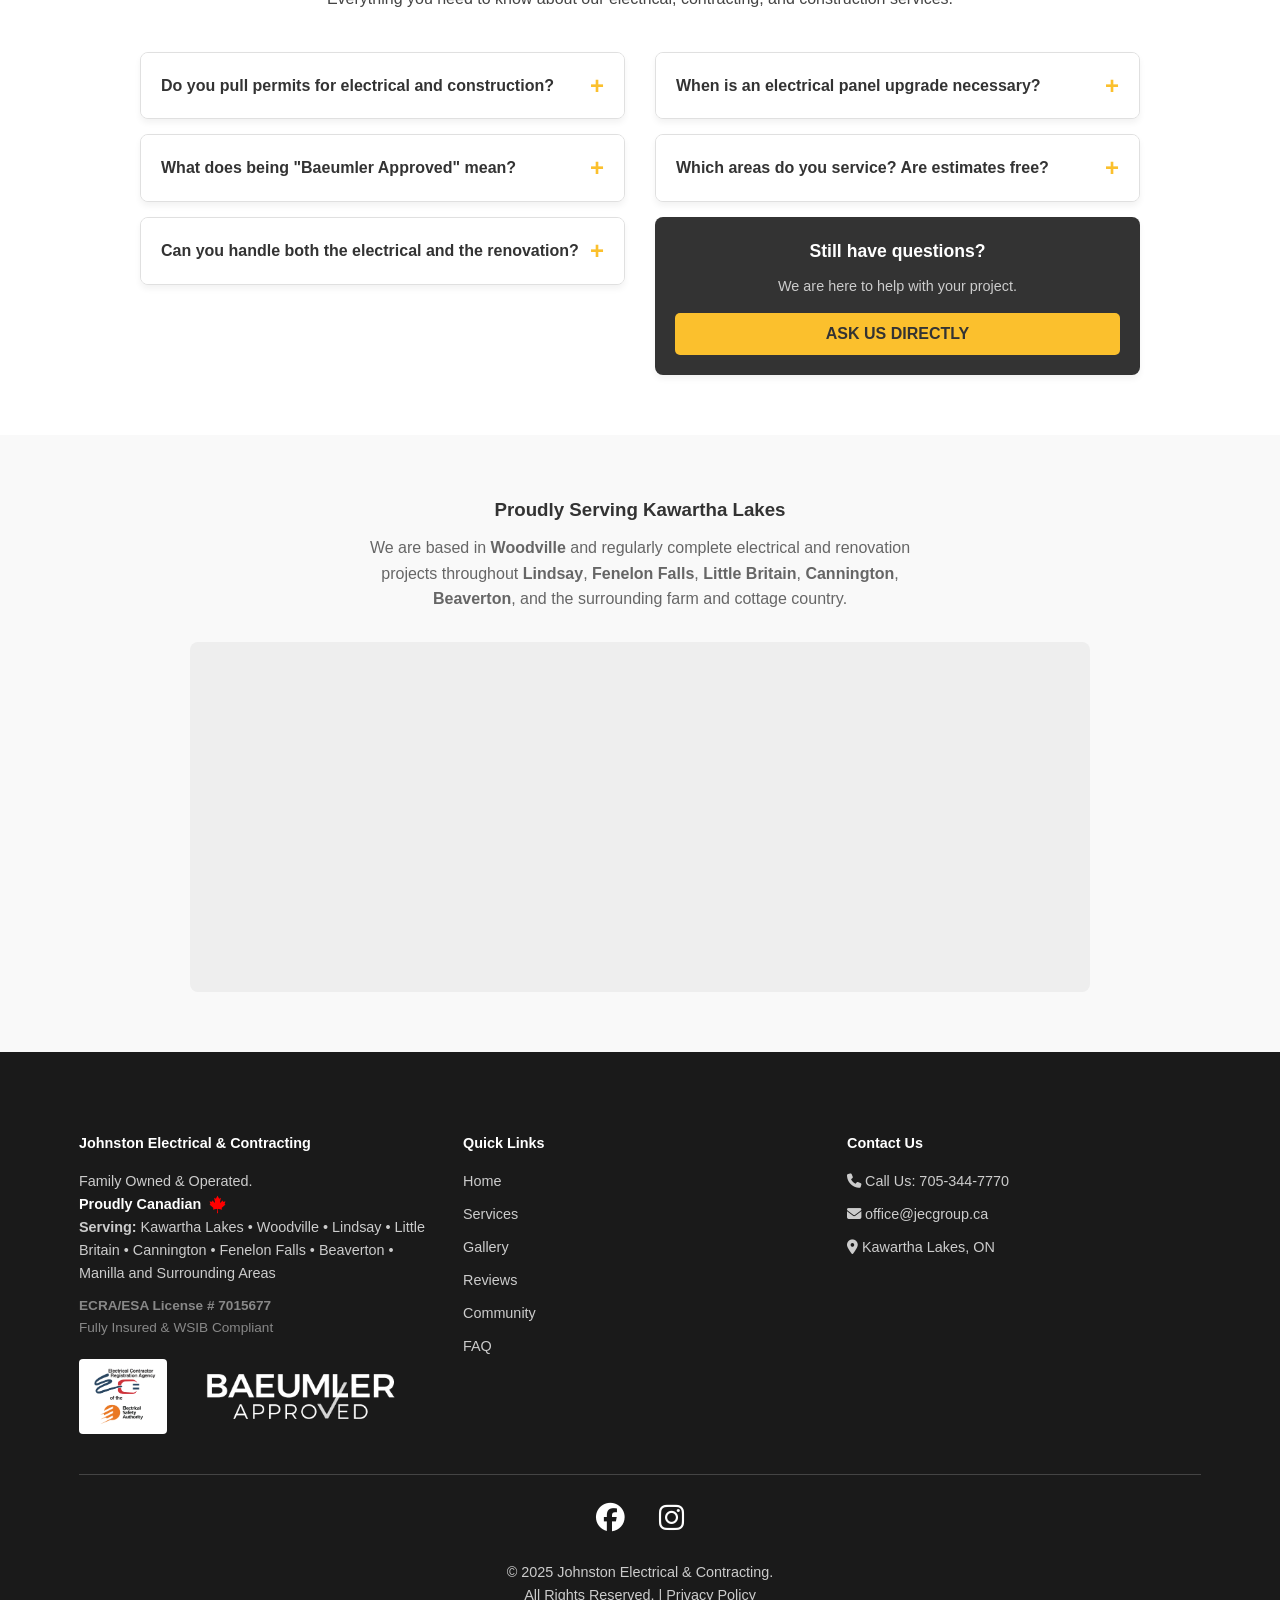
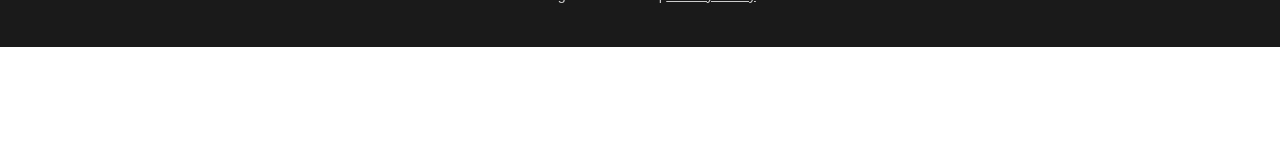
==== commit 8601ffbc: "fixed broken gerator image" ====
--- a/index.html
+++ b/index.html
@@ -239,7 +239,7 @@
                     </div>
 
                     <div class="carousel-slide">
-                        <img src="./pai/projects/generators-installed-port-perry.webp" alt="Rural GenerLink installation in Kawartha Lakes" width="800" height="600" onclick="openLightbox(this.src)">
+                        <img src="./pai/projects/generac-generators-installed-port-perry.webp" alt="Rural GenerLink installation in Kawartha Lakes" width="800" height="600" onclick="openLightbox(this.src)">
                         <div class="carousel-caption">
                             <h3>Generator Installation</h3>
                             <p>Complete generator install, including trenching of cables.</p>
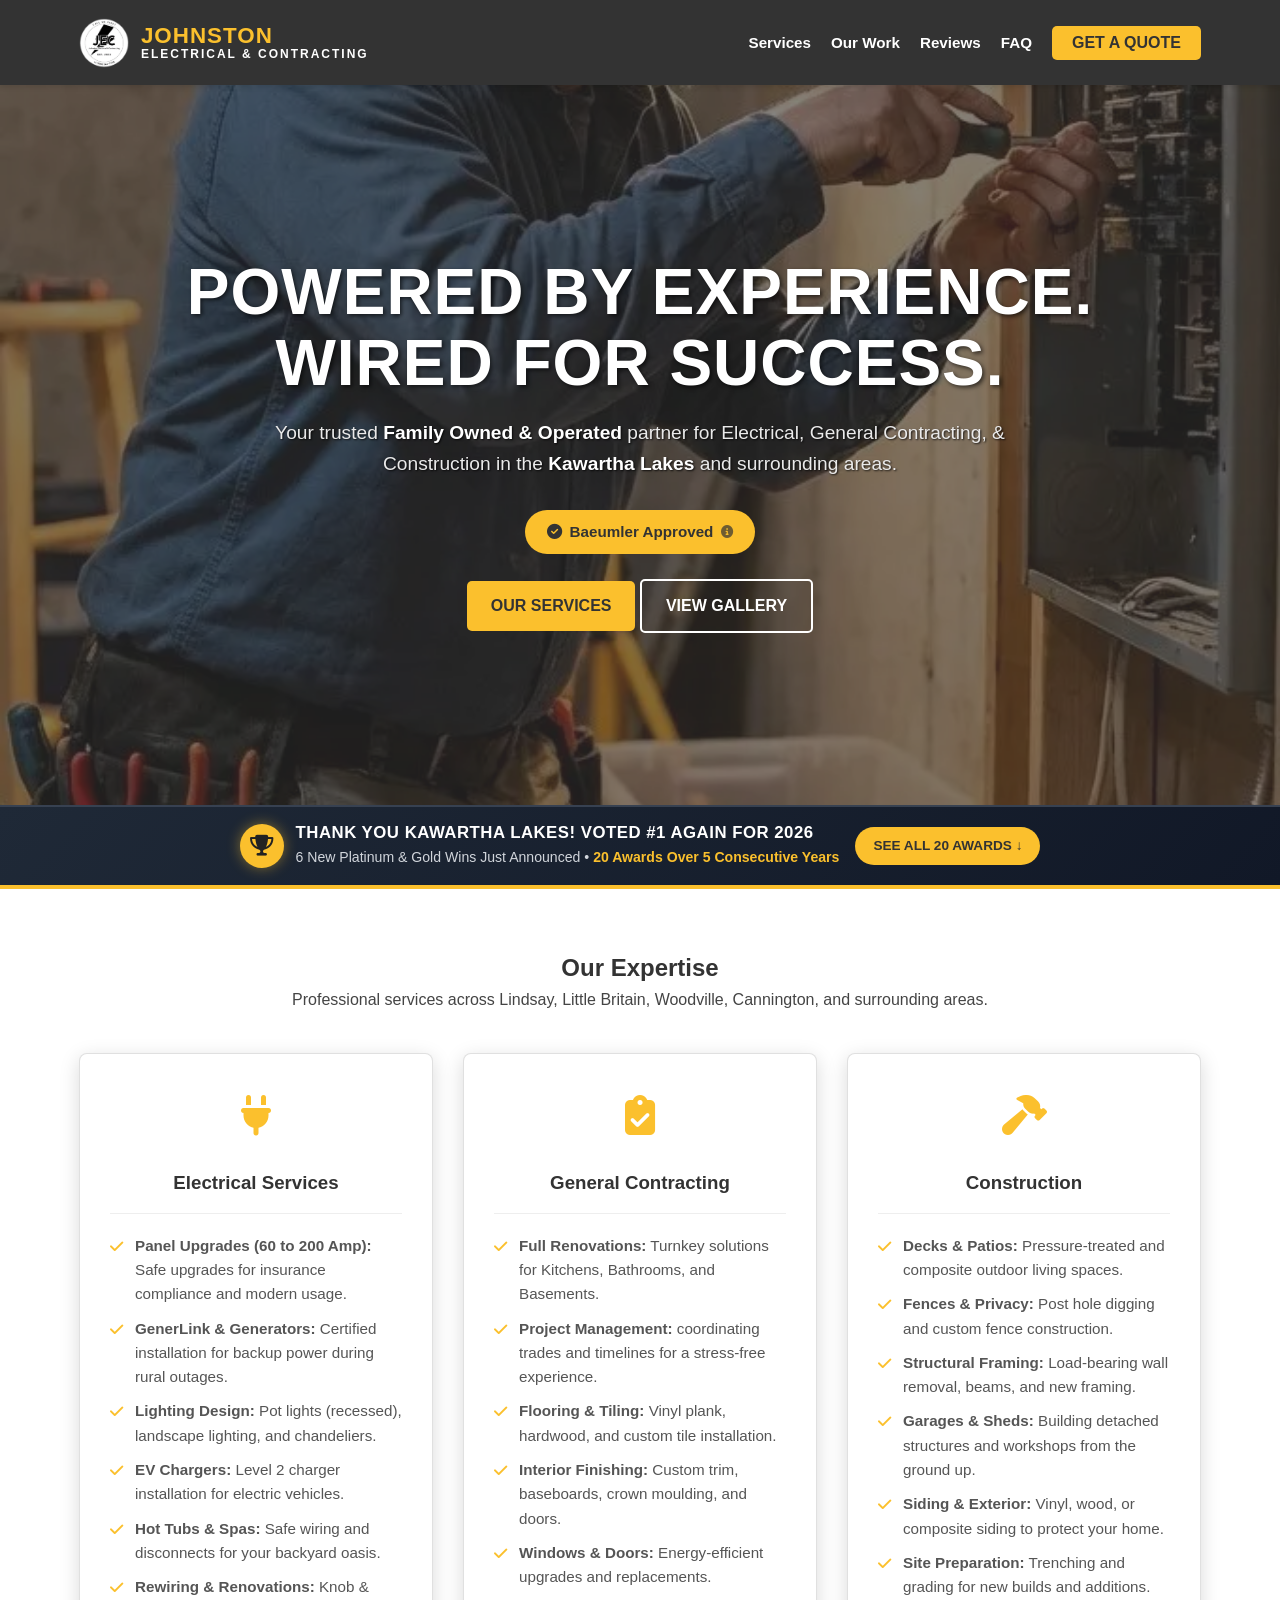
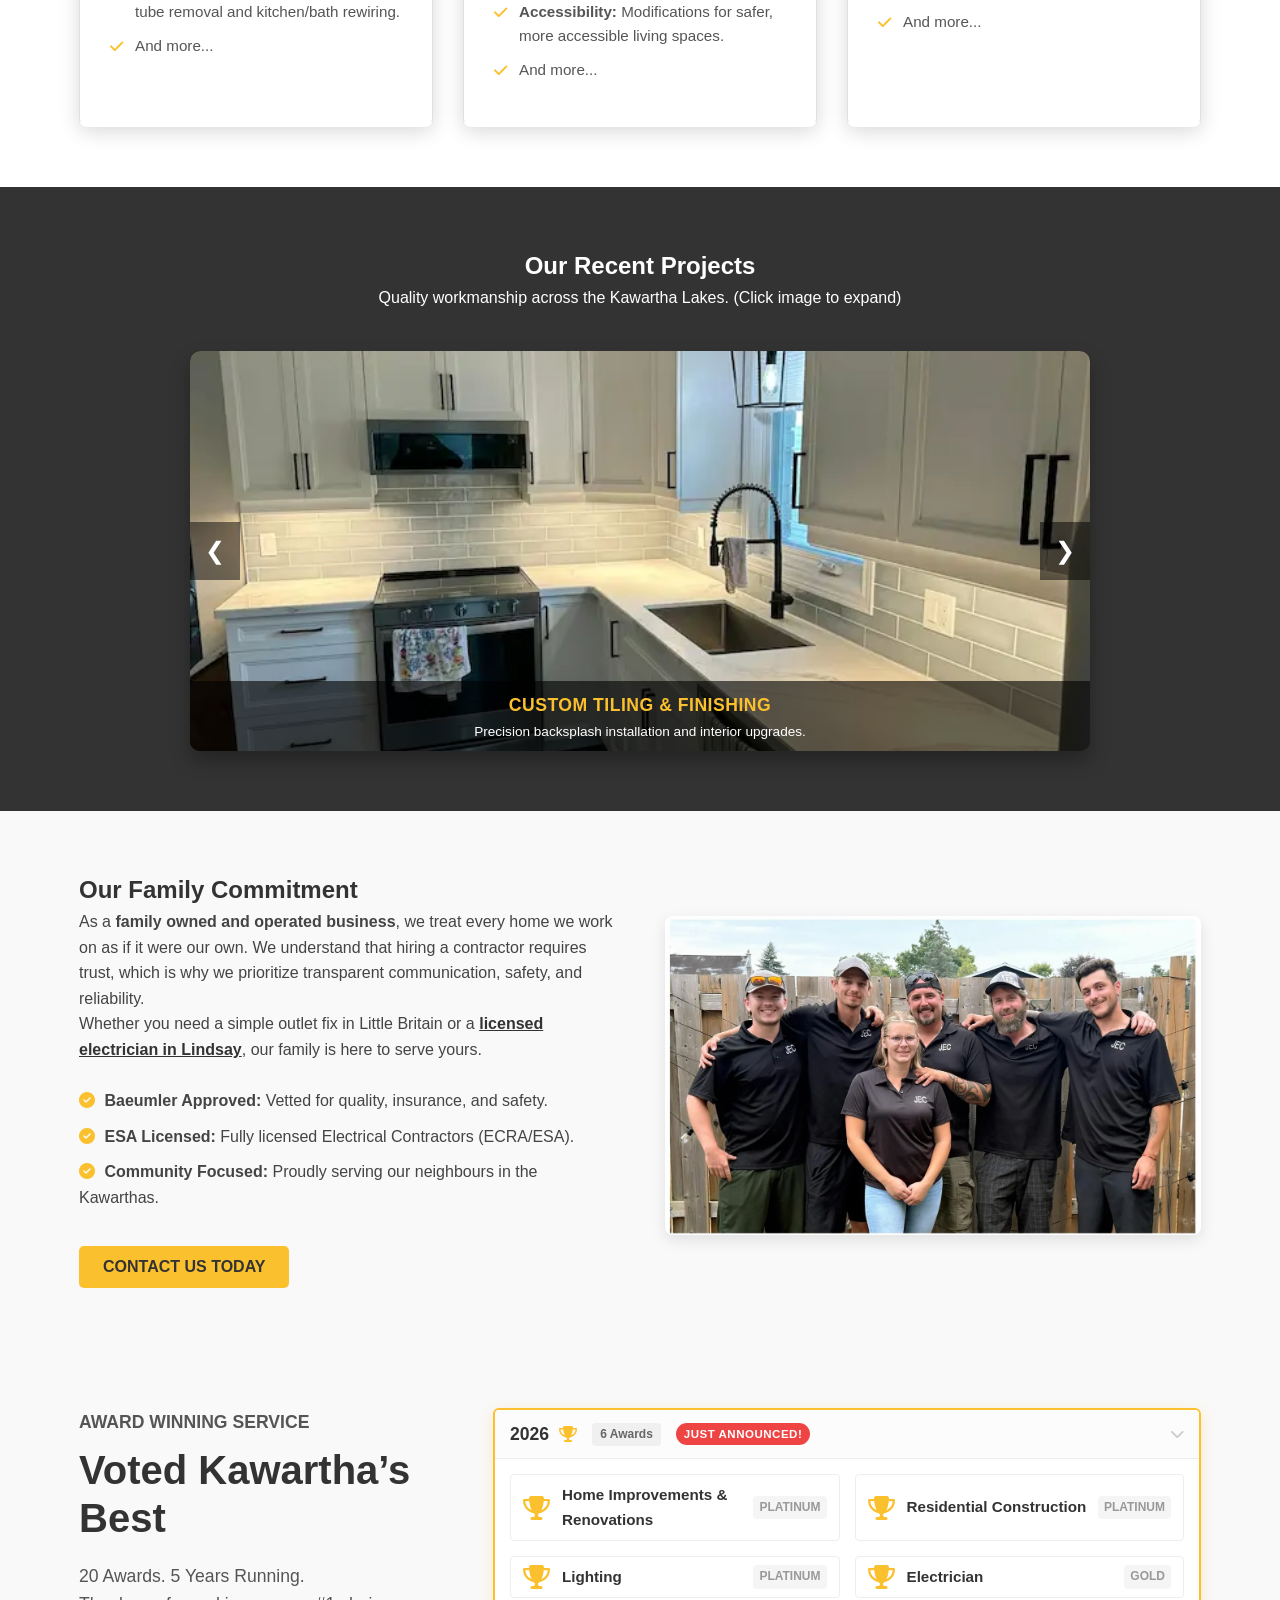
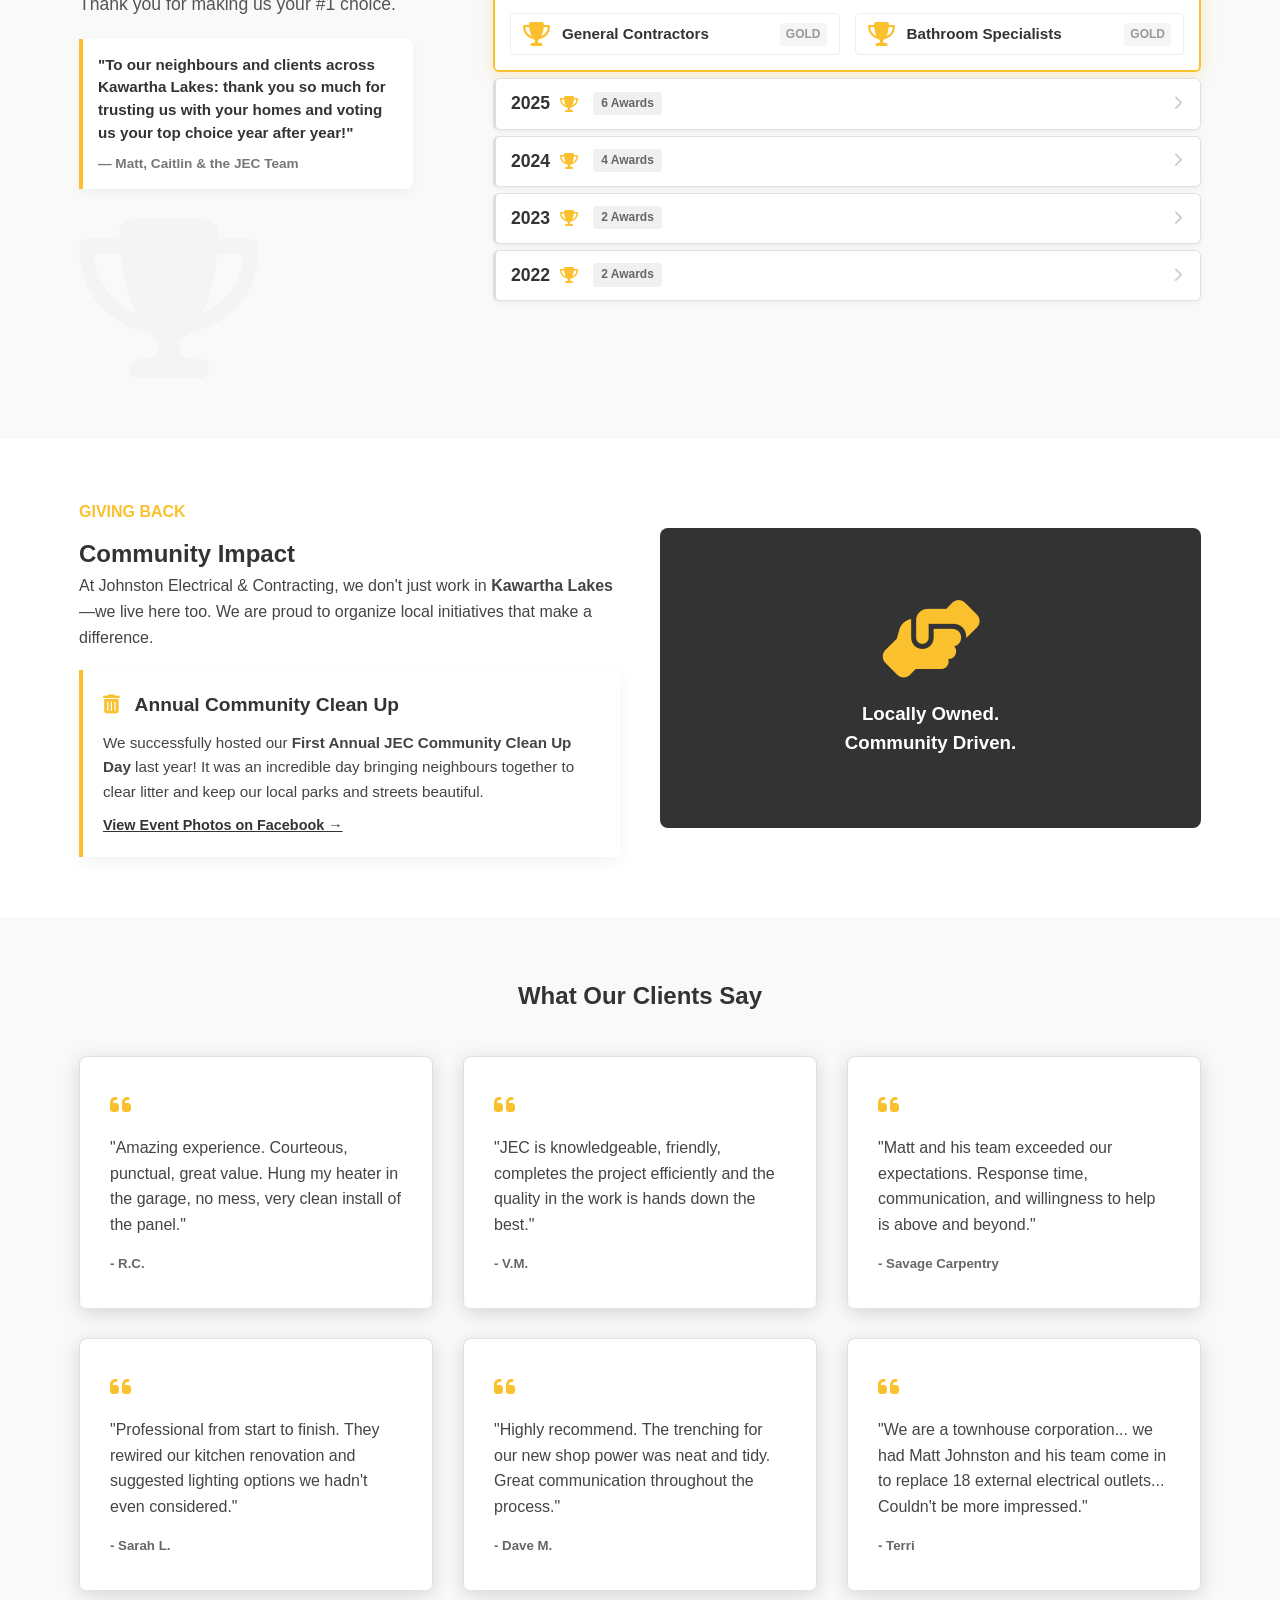
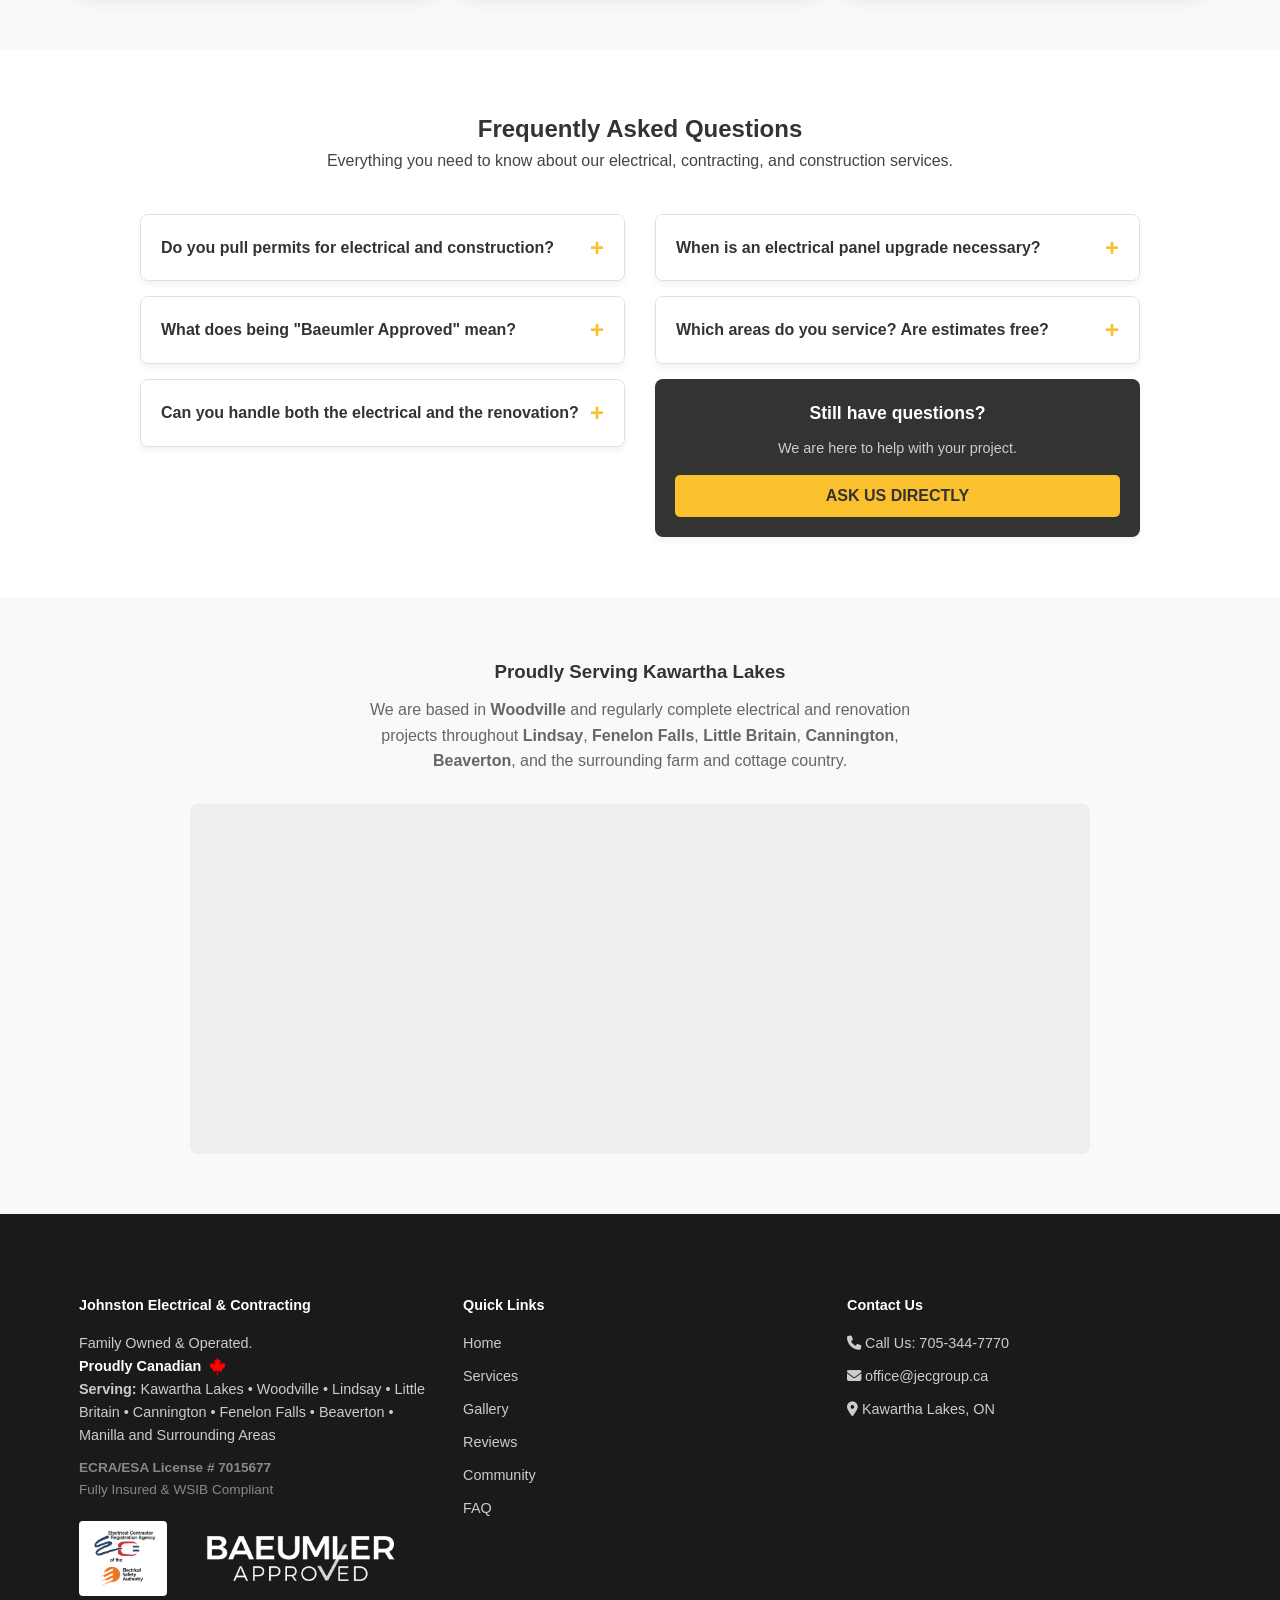
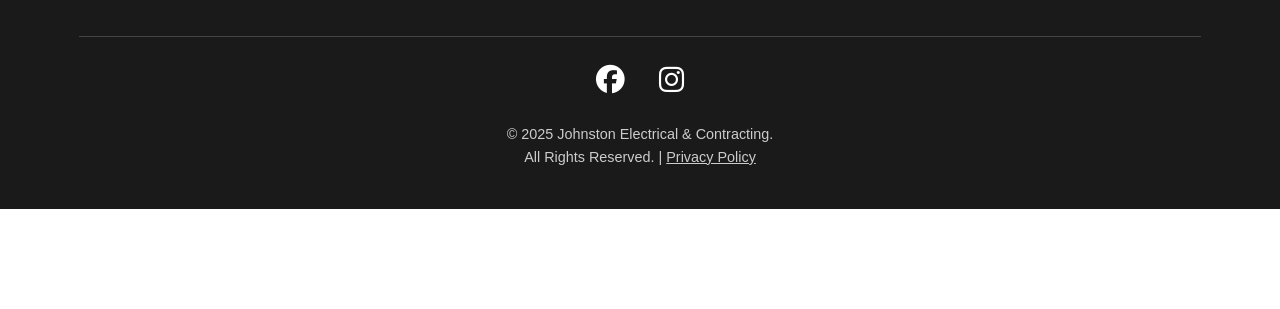
==== commit d24a6f09: "updated awards call out" ====
--- a/index.html
+++ b/index.html
@@ -89,7 +89,7 @@
           "areaServed": [
             { "@type": "City", "name": "Kawartha Lakes" },
             { "@type": "City", "name": "Lindsay" },
-            { "@type": "Woodville", "name": "Woodville" },
+            { "@type": "City", "name": "Woodville" },
             { "@type": "City", "name": "Little Britain" },
             { "@type": "City", "name": "Cannington" },
             { "@type": "City", "name": "Fenelon Falls" }
@@ -134,7 +134,7 @@
                     <i class="fas fa-check-circle"></i> Baeumler Approved <i class="fas fa-info-circle badge-info-icon"></i>
                 </span>
                 <div class="tooltip-text" id="baeumlerTooltip" role="tooltip">
-                    <button class="tooltip-close" onclick="closeTooltip(event)" aria-label="Close tooltip">&times;</button>
+                    <button class="tooltip-close" onclick="closeTooltip(event)" aria-label="Close tooltip">×</button>
                     <strong>What does Baeumler Approved mean?</strong><br>
                     It means we have been vetted for quality! We have verified insurance coverage, Worker's Compensation (WSIB), and professional certifications. You can trust us to do the job right.
                 </div>
@@ -146,6 +146,27 @@
             </div>
         </div>
     </section>
+
+    <aside class="awards-callout-banner" style="background: linear-gradient(135deg, #1f2937 0%, #111827 100%); color: #fff; border-top: 2px solid #374151; border-bottom: 4px solid var(--primary-color); padding: 16px 0; text-align: center;">
+        <div class="container" style="display: flex; flex-wrap: wrap; align-items: center; justify-content: center; gap: 16px;">
+            <div style="display: inline-flex; align-items: center; gap: 12px; text-align: left;">
+                <div style="background: var(--primary-color); color: #222; width: 44px; height: 44px; border-radius: 50%; display: flex; align-items: center; justify-content: center; font-size: 1.3rem; flex-shrink: 0; box-shadow: 0 0 14px rgba(251, 192, 45, 0.45);">
+                    <i class="fas fa-trophy"></i>
+                </div>
+                <div>
+                    <div style="font-family: 'Montserrat', sans-serif; font-size: 1.05rem; font-weight: 800; color: #fff; letter-spacing: 0.5px; text-transform: uppercase; line-height: 1.2;">
+                        THANK YOU KAWARTHA LAKES! VOTED #1 AGAIN FOR 2026
+                    </div>
+                    <div style="font-size: 0.88rem; color: #d1d5db; margin-top: 3px;">
+                        6 New Platinum & Gold Wins Just Announced • <strong style="color: var(--primary-color);">20 Awards Over 5 Consecutive Years</strong>
+                    </div>
+                </div>
+            </div>
+            <a href="#awards" class="btn btn-primary" style="padding: 8px 18px; font-size: 0.85rem; border-radius: 50px; font-weight: 700; white-space: nowrap;">
+                See All 20 Awards &darr;
+            </a>
+        </div>
+    </aside>
 
     <section id="services" class="section-padding">
         <div class="container">
@@ -203,7 +224,7 @@
             <p>Quality workmanship across the Kawartha Lakes. (Click image to expand)</p>
 
             <div class="carousel-wrapper" role="region" aria-label="Project gallery carousel">
-                <button class="carousel-btn prev-btn" aria-label="Previous slide">&#10094;</button>
+                <button class="carousel-btn prev-btn" aria-label="Previous slide">❮</button>
                 <div class="carousel-track">
                     
                     <div class="carousel-slide">
@@ -279,7 +300,7 @@
                     </div>
 
                 </div>
-                <button class="carousel-btn next-btn" aria-label="Next slide">&#10095;</button>
+                <button class="carousel-btn next-btn" aria-label="Next slide">❯</button>
             </div>
         </div>
     </section>
@@ -312,6 +333,14 @@
                     <p class="community-subtitle">Award Winning Service</p>
                     <h2>Voted Kawartha’s Best</h2>
                     <p>20 Awards. 5 Years Running.<br>Thank you for making us your #1 choice.</p>
+                    
+                    <div style="background: #fff; border-left: 4px solid var(--primary-color); padding: 15px; border-radius: 0 8px 8px 0; margin-top: 20px; box-shadow: 0 4px 10px rgba(0,0,0,0.04);">
+                        <p style="margin: 0; font-size: 0.95rem; font-weight: 600; color: #333; line-height: 1.5;">
+                            "To our neighbours and clients across Kawartha Lakes: thank you so much for trusting us with your homes and voting us your top choice year after year!"
+                        </p>
+                        <span style="display: block; margin-top: 8px; font-size: 0.85rem; color: #777; font-weight: 700;">— Matt, Caitlin & the JEC Team</span>
+                    </div>
+
                     <i class="fas fa-trophy intro-big-icon"></i>
                 </div>
                 <div class="awards-grid-badges">
@@ -420,7 +449,7 @@
                             <i class="fas fa-trash-alt highlight-icon"></i> Annual Community Clean Up
                         </h3>
                         <p class="highlight-text">We successfully hosted our <strong>First Annual JEC Community Clean Up Day</strong> last year! It was an incredible day bringing neighbours together to clear litter and keep our local parks and streets beautiful.</p>
-                        <a href="https://www.facebook.com/share/p/1DF4X1BHmC/" target="_blank" rel="noopener noreferrer" class="highlight-link">View Event Photos on Facebook &rarr;</a>
+                        <a href="https://www.facebook.com/share/p/1DF4X1BHmC/" target="_blank" rel="noopener noreferrer" class="highlight-link">View Event Photos on Facebook →</a>
                     </div>
                 </div>
 
@@ -571,7 +600,7 @@
 
     <div id="contactModal" class="modal-overlay">
         <div class="modal-content">
-            <button class="close-modal" aria-label="Close modal">&times;</button>
+            <button class="close-modal" aria-label="Close modal">×</button>
             <h2 class="modal-title">Request a Free Quote</h2>
             <p class="modal-subtitle">Fill out the form below and we will get back to you shortly.</p>
             
@@ -651,7 +680,7 @@
     </div>
 
     <div id="lightboxModal" class="modal-overlay" onclick="closeLightbox(event)">
-        <span class="close-modal" onclick="closeLightbox(event)">&times;</span>
+        <span class="close-modal" onclick="closeLightbox(event)">×</span>
         <img class="lightbox-content" id="lightboxImage" alt="Expanded project view">
     </div>
 
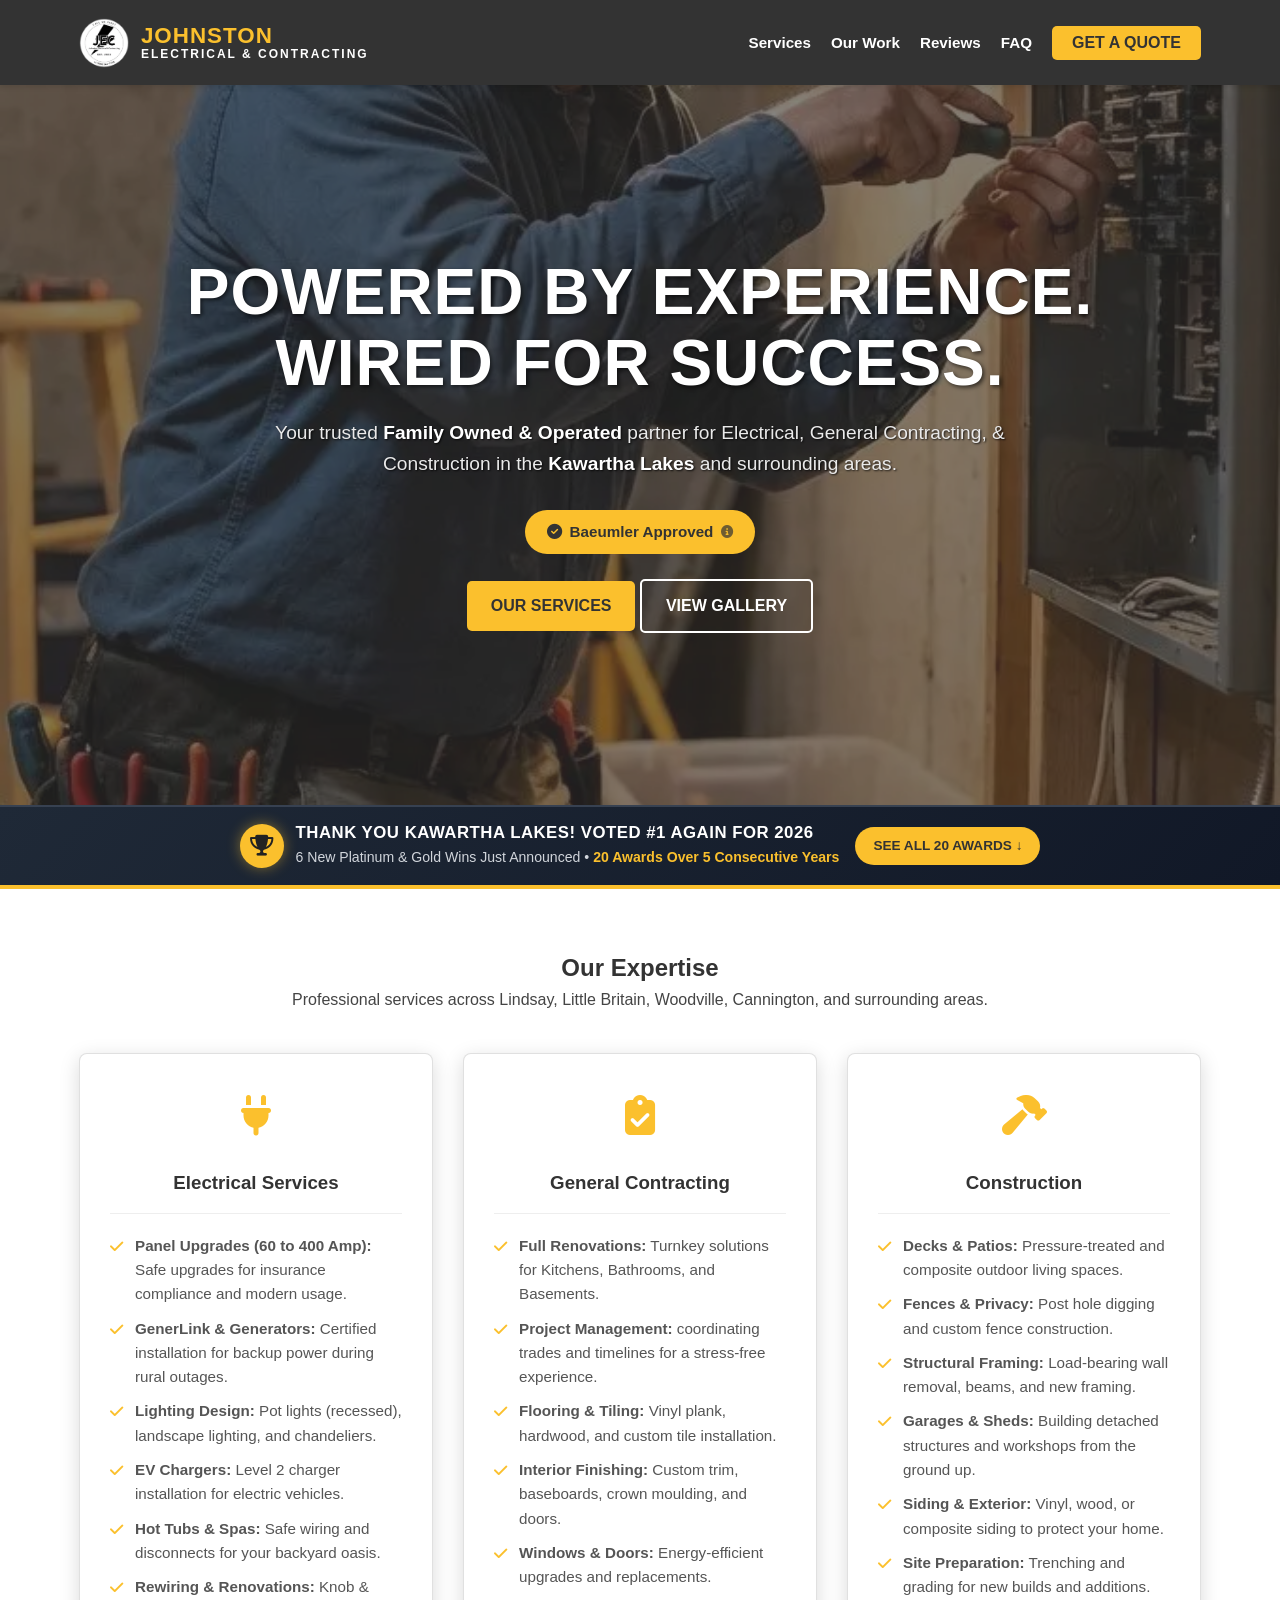
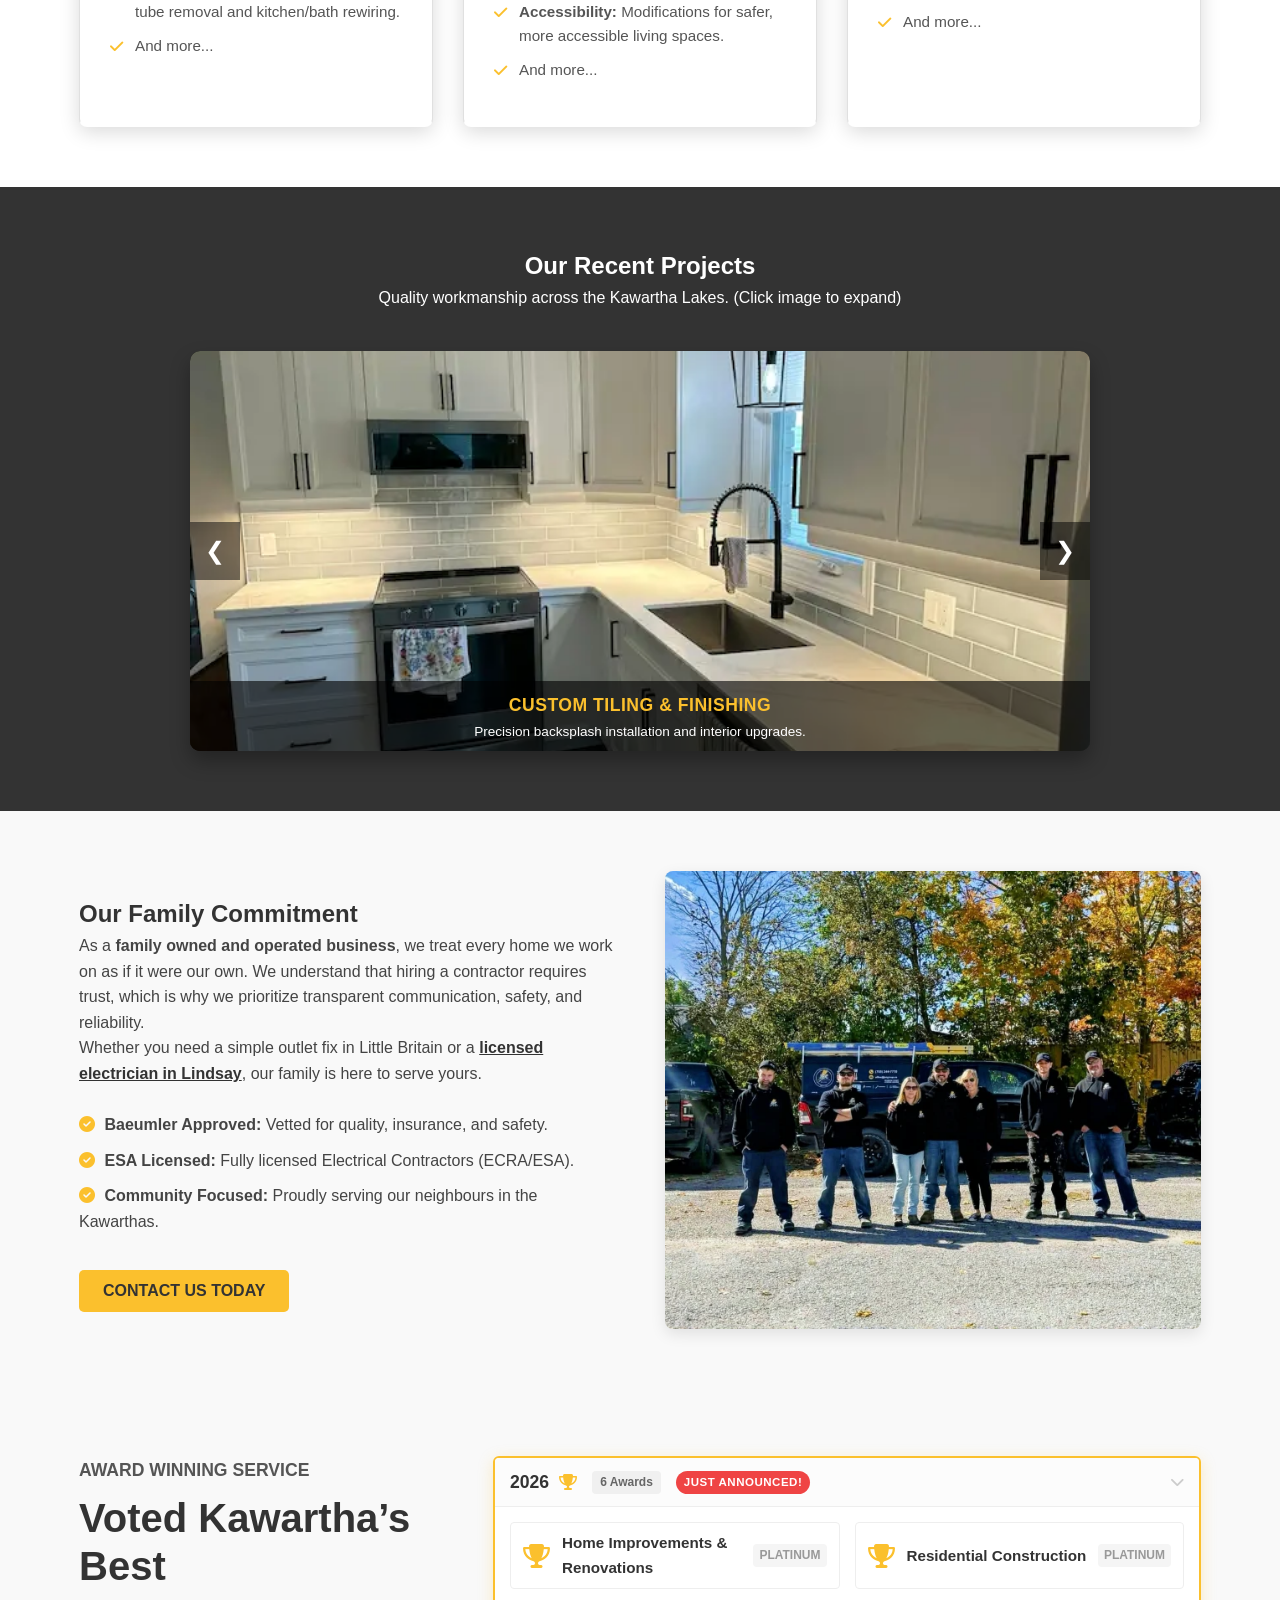
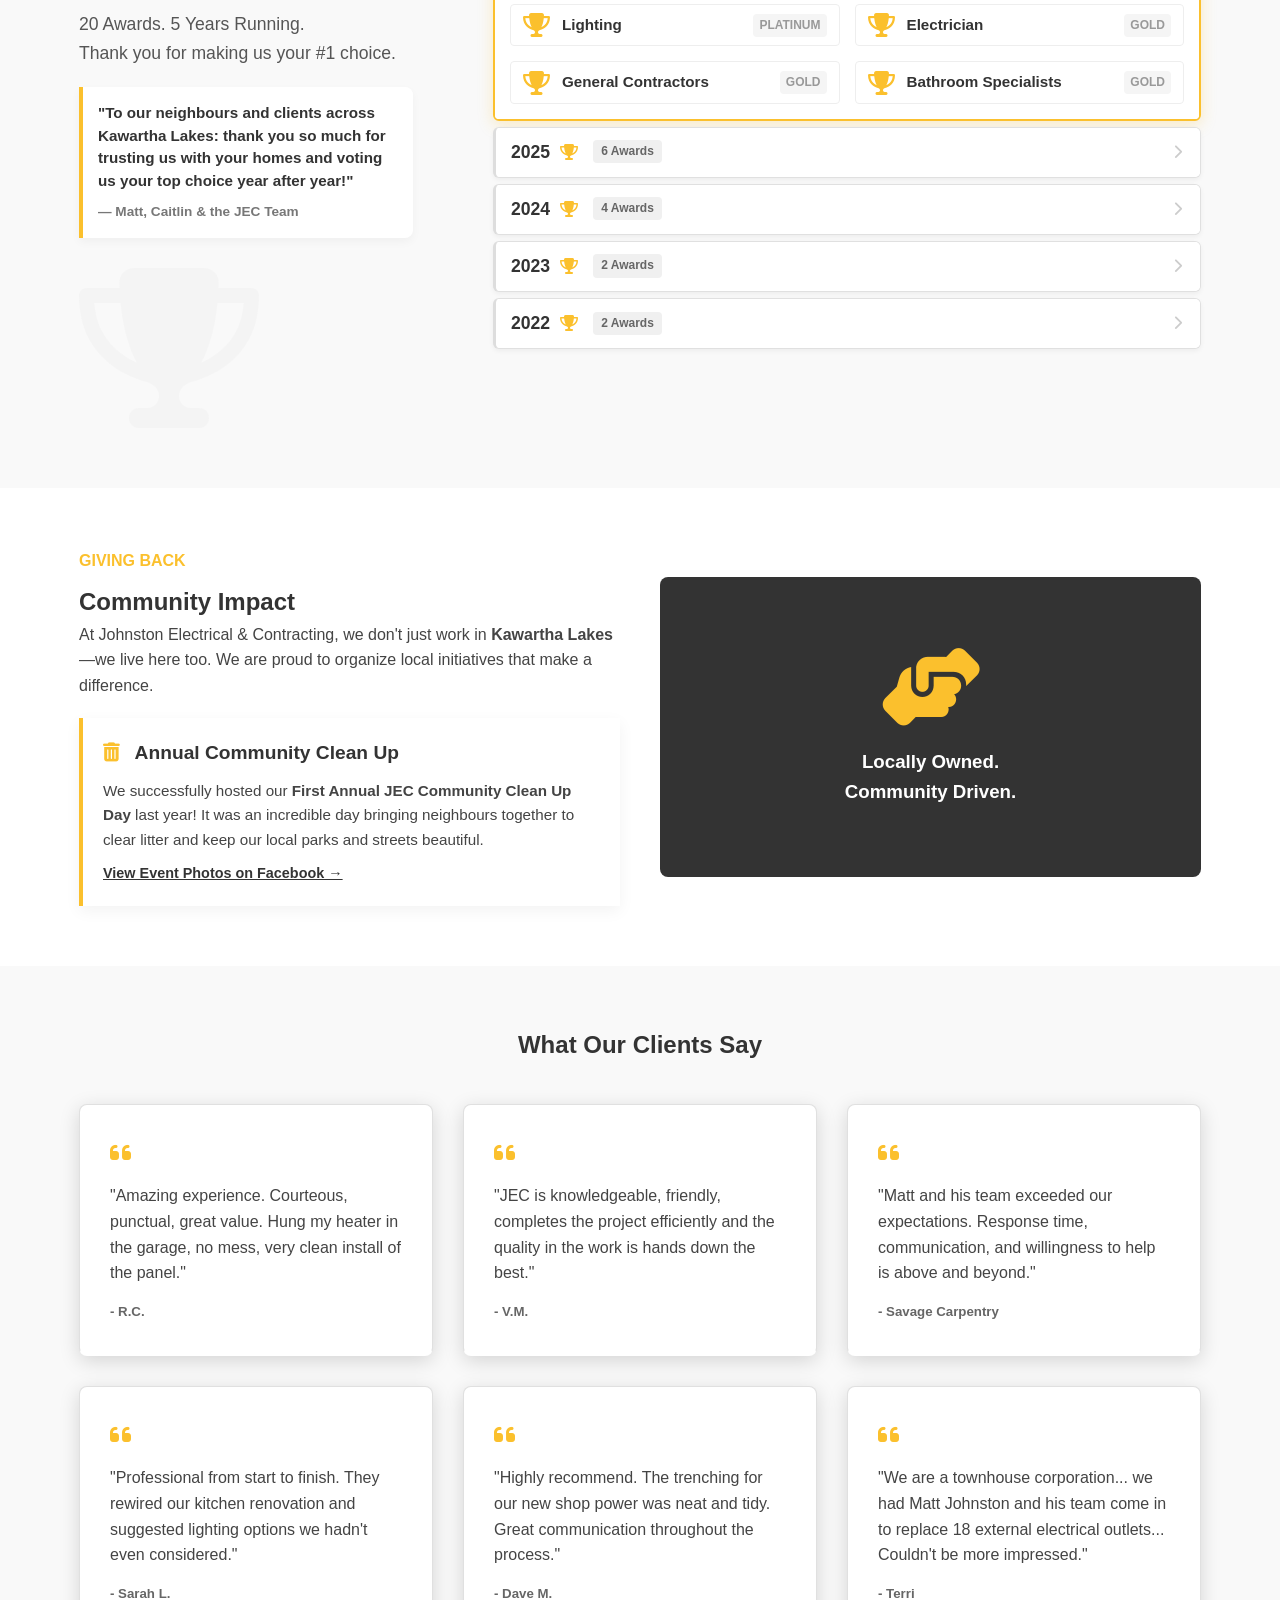
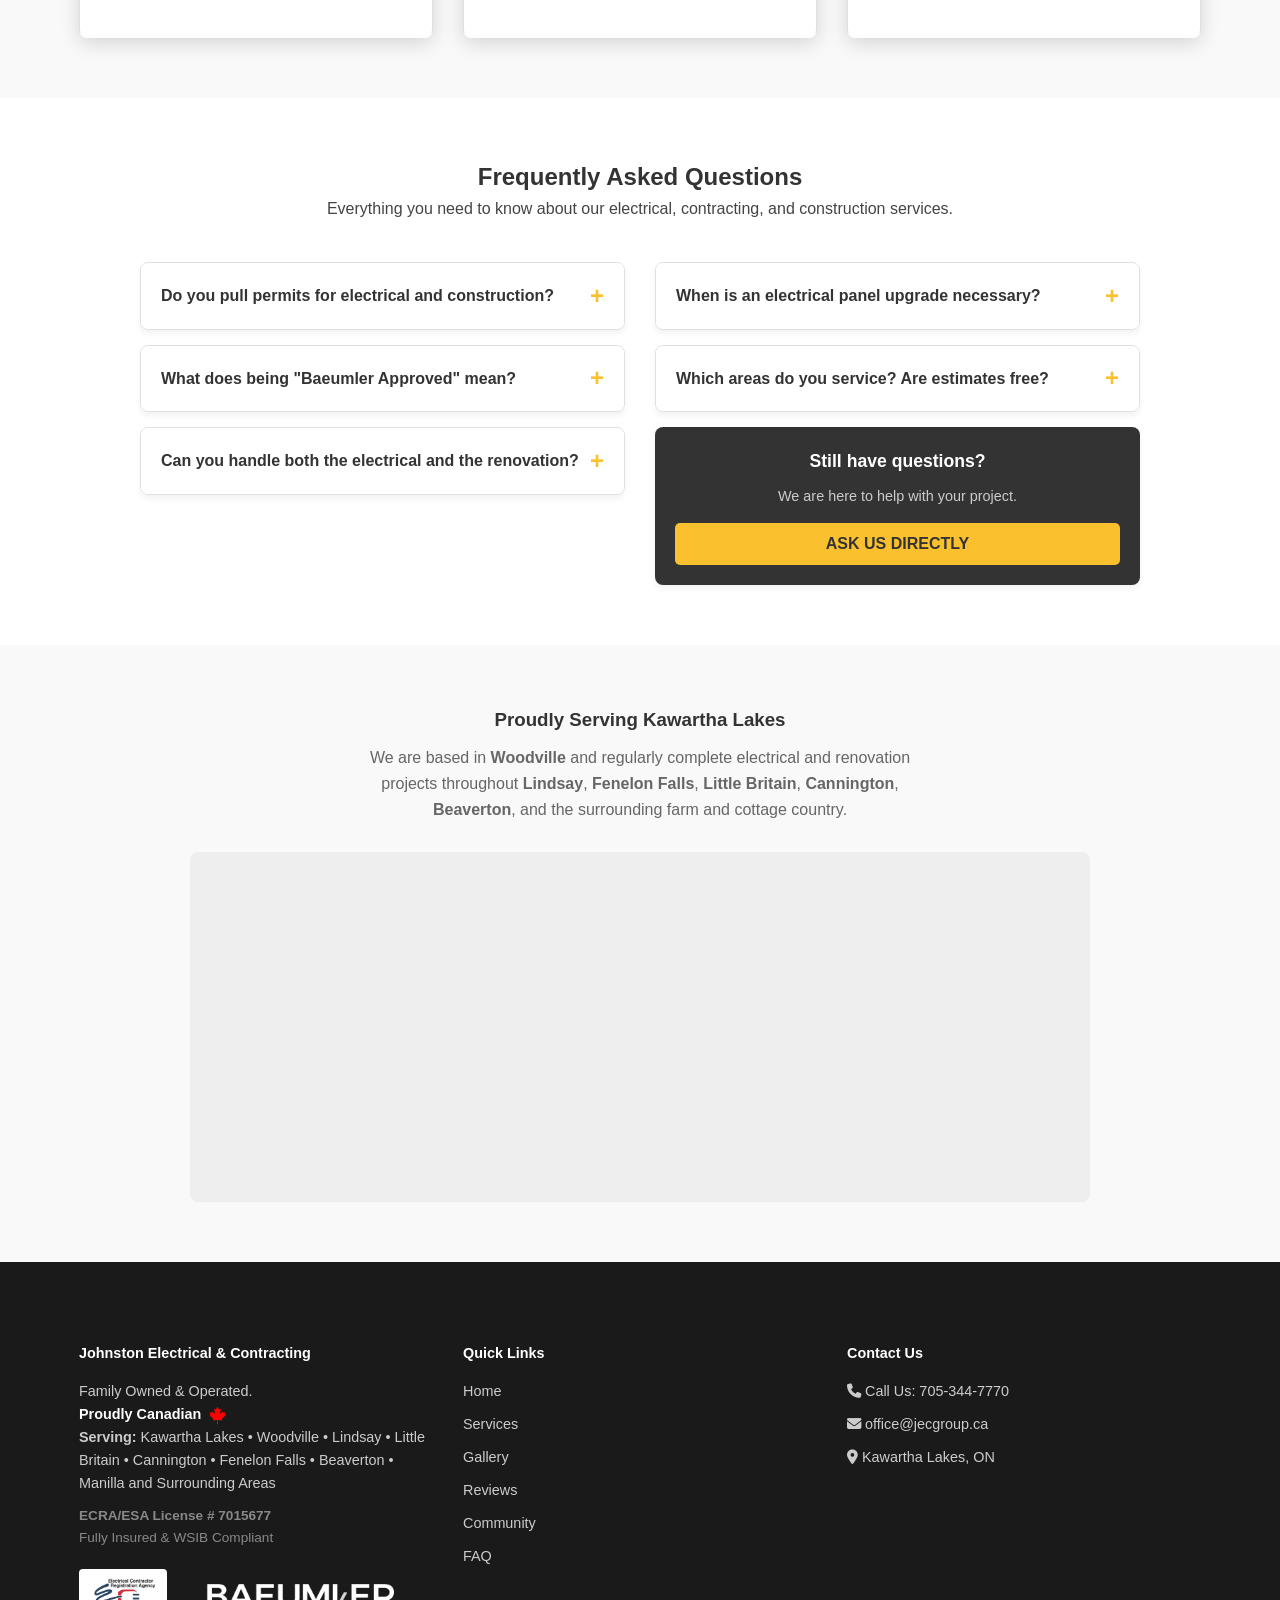
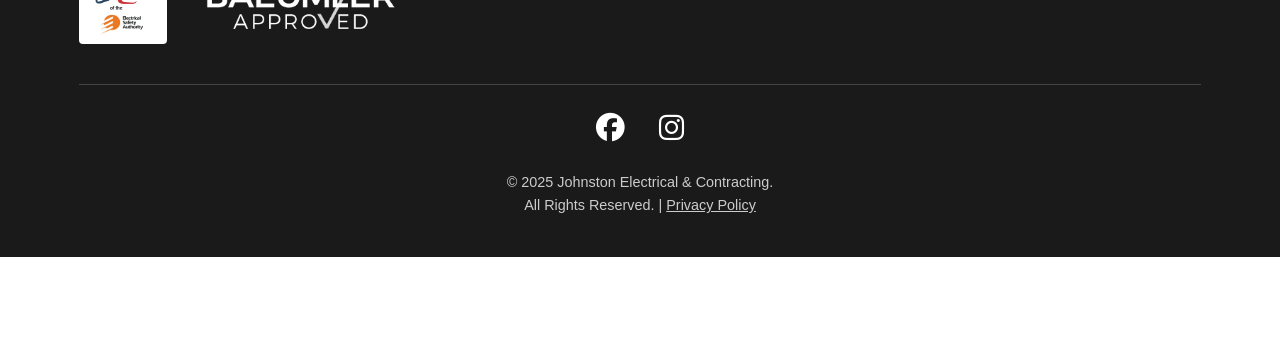
==== commit b9680794: "update to change team image and 200amp to 400 amp" ====
--- a/index.html
+++ b/index.html
@@ -10,7 +10,7 @@
     
     <meta property="og:title" content="Johnston Electrical & Contracting | Kawartha Lakes">
     <meta property="og:description" content="Voted Kawartha's Best Electrician & General Contractor. Baeumler Approved. Serving Lindsay, Woodville, and surrounding areas. Get a free quote today.">
-    <meta property="og:image" content="https://johnstonelectricalcontracting.com/pai/team.webp">
+    <meta property="og:image" content="https://johnstonelectricalcontracting.com/pai/team2.webp">
     <meta property="og:image:width" content="1200">
     <meta property="og:image:height" content="630">
     <meta property="og:url" content="https://johnstonelectricalcontracting.com/">
@@ -21,7 +21,7 @@
     <meta name="twitter:card" content="summary_large_image">
     <meta name="twitter:title" content="Johnston Electrical & Contracting | Kawartha Lakes">
     <meta name="twitter:description" content="Award-winning electrician serving Kawartha Lakes. Baeumler Approved. Call 705-344-7770.">
-    <meta name="twitter:image" content="https://johnstonelectricalcontracting.com/pai/team.webp">
+    <meta name="twitter:image" content="https://johnstonelectricalcontracting.com/pai/team2.webp">
 
     <meta name="theme-color" content="#333">
     <meta name="mobile-web-app-capable" content="yes">
@@ -179,7 +179,7 @@
                     <div class="service-icon"><i class="fas fa-plug"></i></div>
                     <h3>Electrical Services</h3>
                     <ul>
-                        <li><strong>Panel Upgrades (60 to 200 Amp):</strong> Safe upgrades for insurance compliance and modern usage.</li>
+                        <li><strong>Panel Upgrades (60 to 400 Amp):</strong> Safe upgrades for insurance compliance and modern usage.</li>
                         <li><strong>GenerLink & Generators:</strong> Certified installation for backup power during rural outages.</li>
                         <li><strong>Lighting Design:</strong> Pot lights (recessed), landscape lighting, and chandeliers.</li>
                         <li><strong>EV Chargers:</strong> Level 2 charger installation for electric vehicles.</li>
@@ -292,9 +292,9 @@
                     </div>
                            
                     <div class="carousel-slide">
-                        <img src="./pai/projects/panel-60A-200A-upgrade-peterborough.webp" alt="Clean and professional 200A panel upgrades" loading="lazy" width="800" height="600" onclick="openLightbox(this.src)">
-                        <div class="carousel-caption">
-                            <h3>200A Panel Upgrades</h3>
+                        <img src="./pai/projects/panel-60A-200A-upgrade-peterborough.webp" alt="Clean and professional panel upgrades" loading="lazy" width="800" height="600" onclick="openLightbox(this.src)">
+                        <div class="carousel-caption">
+                            <h3>Panel Upgrades</h3>
                             <p>Upgrade your panel & make sure your system can handle modern loads.</p>
                         </div>
                     </div>
@@ -321,7 +321,7 @@
                 <button onclick="openModal()" class="btn btn-primary">Contact Us Today</button>
             </div>
             <div class="trust-img">
-                <img src="./pai/team.webp" alt="Matt and Caitlin Johnston - Owners of Johnston Electrical in Woodville" loading="lazy" width="600" height="400">
+                <img src="./pai/team2.webp" alt="Matt and Caitlin Johnston - Owners of Johnston Electrical in Woodville" loading="lazy" width="600" height="400">
             </div>
         </div>
     </section>
@@ -545,7 +545,7 @@
                         <details>
                             <summary>When is an electrical panel upgrade necessary?</summary>
                             <div class="faq-answer">
-                                An upgrade from 60 or 100 Amp to 200 Amp is usually required if you are installing an EV charger, hot tub, heat pump, or induction range. It is also frequently mandated by home insurance providers when replacing obsolete fuse boxes.
+                                An upgrade from 60 or 100 Amp to 200 or even 400 Amp is usually required if you are installing an EV charger, hot tub, heat pump, or induction range. It is also frequently mandated by home insurance providers when replacing obsolete fuse boxes.
                             </div>
                         </details>
                     </div>
